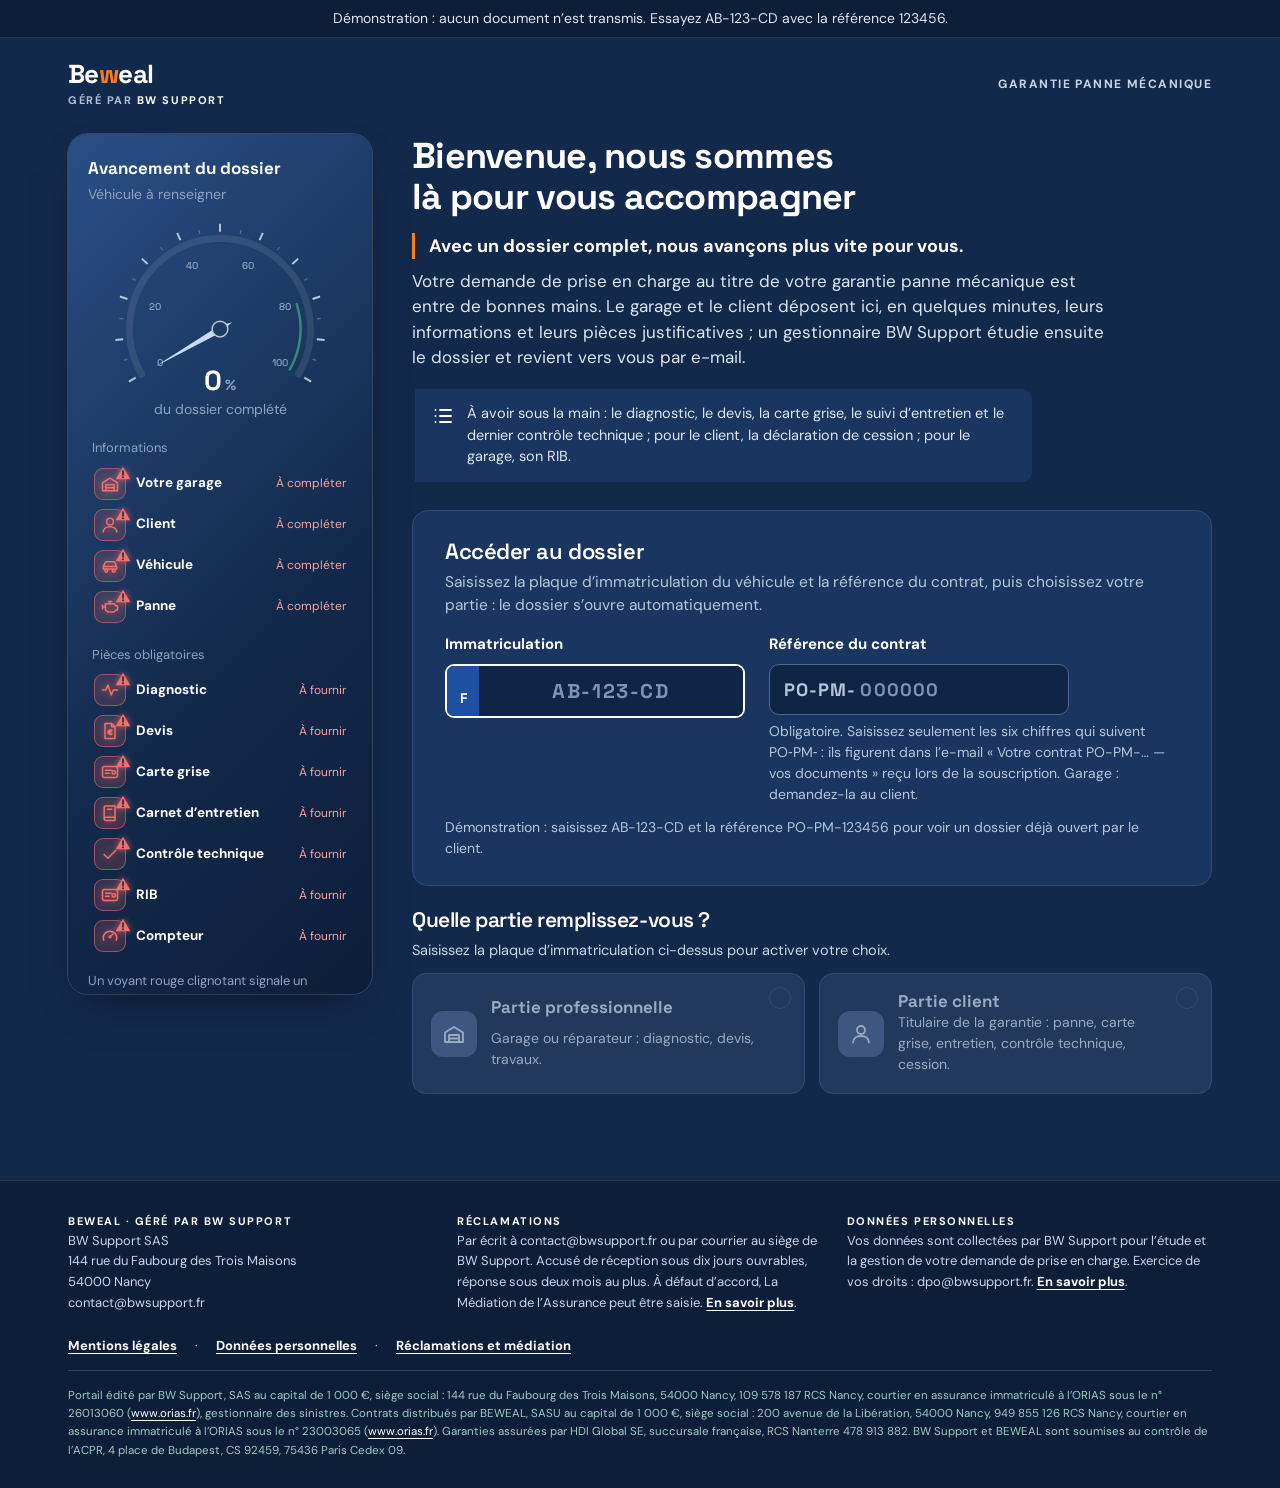
==== demo/index.html @ 1ff5595c "Démonstration du portail (aucun envoi), pour la transmettre sans compte Google" ====
<!DOCTYPE html>
<html lang="fr">
<head>
<meta charset="utf-8">
<meta name="viewport" content="width=device-width, initial-scale=1">
<meta name="referrer" content="no-referrer">
<meta name="robots" content="noindex, nofollow">
<meta name="description" content="BeWeal, géré par BW Support : ouverture de prise en charge au titre d’une garantie panne mécanique.">
<title>Démo portail Beweal</title>
<link rel="icon" href="data:,">
<style>
/* Portail Beweal – géré par BW Support. Charte graphique Beweal (novembre 2026) : polices Space Grotesk et DM Sans servies par le portail lui-même
   (licence SIL Open Font License 1.1, voir polices/OFL-SpaceGrotesk.txt et polices/OFL-DMSans.txt). */
@font-face{font-family:"Space Grotesk";font-style:normal;font-display:swap;font-weight:500;src:url([data-uri]) format("woff2");unicode-range:U+0100-02BA,U+02BD-02C5,U+02C7-02CC,U+02CE-02D7,U+02DD-02FF,U+0304,U+0308,U+0329,U+1D00-1DBF,U+1E00-1E9F,U+1EF2-1EFF,U+2020,U+20A0-20AB,U+20AD-20C0,U+2113,U+2C60-2C7F,U+A720-A7FF}
@font-face{font-family:"Space Grotesk";font-style:normal;font-display:swap;font-weight:500;src:url([data-uri]) format("woff2");unicode-range:U+0000-00FF,U+0131,U+0152-0153,U+02BB-02BC,U+02C6,U+02DA,U+02DC,U+0304,U+0308,U+0329,U+2000-206F,U+20AC,U+2122,U+2191,U+2193,U+2212,U+2215,U+FEFF,U+FFFD}
@font-face{font-family:"Space Grotesk";font-style:normal;font-display:swap;font-weight:600;src:url([data-uri]) format("woff2");unicode-range:U+0100-02BA,U+02BD-02C5,U+02C7-02CC,U+02CE-02D7,U+02DD-02FF,U+0304,U+0308,U+0329,U+1D00-1DBF,U+1E00-1E9F,U+1EF2-1EFF,U+2020,U+20A0-20AB,U+20AD-20C0,U+2113,U+2C60-2C7F,U+A720-A7FF}
@font-face{font-family:"Space Grotesk";font-style:normal;font-display:swap;font-weight:600;src:url([data-uri]) format("woff2");unicode-range:U+0000-00FF,U+0131,U+0152-0153,U+02BB-02BC,U+02C6,U+02DA,U+02DC,U+0304,U+0308,U+0329,U+2000-206F,U+20AC,U+2122,U+2191,U+2193,U+2212,U+2215,U+FEFF,U+FFFD}
@font-face{font-family:"Space Grotesk";font-style:normal;font-display:swap;font-weight:700;src:url([data-uri]) format("woff2");unicode-range:U+0100-02BA,U+02BD-02C5,U+02C7-02CC,U+02CE-02D7,U+02DD-02FF,U+0304,U+0308,U+0329,U+1D00-1DBF,U+1E00-1E9F,U+1EF2-1EFF,U+2020,U+20A0-20AB,U+20AD-20C0,U+2113,U+2C60-2C7F,U+A720-A7FF}
@font-face{font-family:"Space Grotesk";font-style:normal;font-display:swap;font-weight:700;src:url([data-uri]) format("woff2");unicode-range:U+0000-00FF,U+0131,U+0152-0153,U+02BB-02BC,U+02C6,U+02DA,U+02DC,U+0304,U+0308,U+0329,U+2000-206F,U+20AC,U+2122,U+2191,U+2193,U+2212,U+2215,U+FEFF,U+FFFD}
@font-face{font-family:"DM Sans";font-style:normal;font-display:swap;font-weight:400;src:url([data-uri]) format("woff2");unicode-range:U+0100-02BA,U+02BD-02C5,U+02C7-02CC,U+02CE-02D7,U+02DD-02FF,U+0304,U+0308,U+0329,U+1D00-1DBF,U+1E00-1E9F,U+1EF2-1EFF,U+2020,U+20A0-20AB,U+20AD-20C0,U+2113,U+2C60-2C7F,U+A720-A7FF}
@font-face{font-family:"DM Sans";font-style:normal;font-display:swap;font-weight:400;src:url([data-uri]) format("woff2");unicode-range:U+0000-00FF,U+0131,U+0152-0153,U+02BB-02BC,U+02C6,U+02DA,U+02DC,U+0304,U+0308,U+0329,U+2000-206F,U+20AC,U+2122,U+2191,U+2193,U+2212,U+2215,U+FEFF,U+FFFD}
@font-face{font-family:"DM Sans";font-style:normal;font-display:swap;font-weight:500;src:url([data-uri]) format("woff2");unicode-range:U+0100-02BA,U+02BD-02C5,U+02C7-02CC,U+02CE-02D7,U+02DD-02FF,U+0304,U+0308,U+0329,U+1D00-1DBF,U+1E00-1E9F,U+1EF2-1EFF,U+2020,U+20A0-20AB,U+20AD-20C0,U+2113,U+2C60-2C7F,U+A720-A7FF}
@font-face{font-family:"DM Sans";font-style:normal;font-display:swap;font-weight:500;src:url([data-uri]) format("woff2");unicode-range:U+0000-00FF,U+0131,U+0152-0153,U+02BB-02BC,U+02C6,U+02DA,U+02DC,U+0304,U+0308,U+0329,U+2000-206F,U+20AC,U+2122,U+2191,U+2193,U+2212,U+2215,U+FEFF,U+FFFD}
@font-face{font-family:"DM Sans";font-style:normal;font-display:swap;font-weight:700;src:url([data-uri]) format("woff2");unicode-range:U+0100-02BA,U+02BD-02C5,U+02C7-02CC,U+02CE-02D7,U+02DD-02FF,U+0304,U+0308,U+0329,U+1D00-1DBF,U+1E00-1E9F,U+1EF2-1EFF,U+2020,U+20A0-20AB,U+20AD-20C0,U+2113,U+2C60-2C7F,U+A720-A7FF}
@font-face{font-family:"DM Sans";font-style:normal;font-display:swap;font-weight:700;src:url([data-uri]) format("woff2");unicode-range:U+0000-00FF,U+0131,U+0152-0153,U+02BB-02BC,U+02C6,U+02DA,U+02DC,U+0304,U+0308,U+0329,U+2000-206F,U+20AC,U+2122,U+2191,U+2193,U+2212,U+2215,U+FEFF,U+FFFD}
/* Mise en page : tableau de bord du véhicule à gauche (jauge + voyants), dossier en étapes à droite ; bandeau compact en haut sur mobile */
:root{
  /* Pétrole profond #0B3C48 · Bleu canard #1C7C8C · Voyant clair #5FD3B9 · Orange Beweal #FF7A1A · Brume #EEF5F3 · Blanc. Pas de noir, pas de rouge. */
  --paper:#EEF5F3; --surface:#FFFFFF; --surface-2:#F5FAF8; --field:#FFFFFF;
  --ink:#0B3C48; --ink-2:#4A6B72; --muted:#4A6B72; --heading:#0B3C48; --placeholder:#87A0A4;
  --line:#D3E3DF; --line-strong:#A9C6C0;
  --verrou-bg:#D6E1DE; --verrou-line:#B2C4C0; --verrou-ink:#5F7579; --verrou-icon:#C2D1CD;
  --solid:#0B3C48; --solid-hover:#12505F; --on-solid:#FFFFFF;
  --orange:#FF7A1A; --orange-hover:#FF8C3A; --on-orange:#0B3C48;
  --cluster:#0B3C48; --cluster-2:#12505F; --cluster-ink:#FFFFFF; --cluster-muted:#BFE3DA;
  --marine:#0B3C48;
  --amber:#5FD3B9; --amber-ink:#1C7C8C;
  --grad-marine:linear-gradient(135deg,#145A6A 0%,#0B3C48 60%,#082E37 100%);
  --grad-clair:linear-gradient(90deg,#1C7C8C 0%,#5FD3B9 100%);
  --green:#1C7C8C; --green-soft:#E1F3EF; --green-ink:#15606C;
  --warn-soft:#E3F1EE; --warn-ink:#0B3C48;
  --error:#A6480C; --error-soft:#FFF0E5; --error-field:#FFFBF8;
  --focus:#1C7C8C; --focus-ring:rgba(28,124,140,.25);
  --drop:#F6FAF9; --drop-hover:#E9F5F2;
  --note-bg:#E3F1EE; --note-line:#BFDCD5; --note-ink:#0B3C48;
  --plate:#1F4FA0;
  --font-display:"Space Grotesk",Arial,Helvetica,sans-serif;
  --font-body:"DM Sans",Arial,Helvetica,sans-serif;
  --cl-text:#FFFFFF; --cl-dim:#3F6B74; --cl-ok:#5FD3B9; --cl-warn:#FFA05C; --cl-alert:#FF7A1A; --cl-alert-bg:rgba(255,122,26,.18); --cl-full:#5FD3B9; --cl-focus:#5FD3B9; --cl-tick:#3F6B74; --cl-tick-major:#BFE3DA; --plate-ink:#FFFFFF;
  --r-panel:16px; --r-field:10px;
  color-scheme:light;
  --ac-bg:#FFF0E5; --ac-ink:#7A3A08; --ac-line:#FF7A1A;
}
*{box-sizing:border-box}
[hidden]{display:none!important}
html{-webkit-text-size-adjust:100%;scroll-behavior:smooth}
@media (prefers-reduced-motion:reduce){html{scroll-behavior:auto}*,*::before,*::after{transition:none!important;animation:none!important}}
body{margin:0;background:var(--paper);color:var(--ink);font-family:var(--font-body);font-weight:400;font-size:17px;line-height:1.5;letter-spacing:0}
h1,h2,h3,h4{font-family:var(--font-display);font-weight:600;line-height:1.15;letter-spacing:-.02em;margin:0;text-wrap:balance}
p{margin:0}
.ic{width:24px;height:24px;fill:none;stroke:currentColor;stroke-width:1.8;stroke-linecap:round;stroke-linejoin:round;flex:none}
.sr{position:absolute!important;width:1px;height:1px;padding:0;margin:-1px;overflow:hidden;clip:rect(0 0 0 0);white-space:nowrap;border:0}
[id]{scroll-margin-top:24px}

/* Bandeau aperçu */
.demo-strip{background:var(--note-bg);border-bottom:1px solid var(--note-line);color:var(--note-ink);font-size:14px;text-align:center;padding-block:8px;padding-left:max(16px,env(safe-area-inset-left,0px));padding-right:max(16px,env(safe-area-inset-right,0px))}

/* En-tête */
.topbar{max-width:1200px;margin:0 auto;padding-block:22px 0;padding-left:max(28px,env(safe-area-inset-left,0px));padding-right:max(28px,env(safe-area-inset-right,0px));display:flex;justify-content:space-between;align-items:center;gap:16px}
.brand-bloc{display:flex;flex-direction:column;gap:3px}
.brand{font-family:var(--font-display);font-weight:700;font-size:26px;line-height:1.1;color:var(--heading);letter-spacing:-.01em}
.brand-gere{white-space:nowrap;font-size:11px;font-weight:600;text-transform:uppercase;letter-spacing:.14em;color:var(--muted)}
.brand-gere b{font-weight:700;color:var(--heading)}
.topbar-note{color:var(--muted);font-size:12px;font-weight:600;text-transform:uppercase;letter-spacing:.12em;text-align:right}

/* Mise en page */
.layout{max-width:1200px;margin:0 auto;padding-block:26px 56px;padding-left:max(28px,env(safe-area-inset-left,0px));padding-right:max(28px,env(safe-area-inset-right,0px));display:grid;grid-template-columns:304px minmax(0,1fr);gap:40px;align-items:start}
main{min-width:0}

/* Tableau de bord */
.cluster{position:sticky;top:calc(20px + env(safe-area-inset-top,0px));background:var(--grad-marine);color:var(--cluster-ink);border-radius:20px;padding:22px 20px 20px;max-height:calc(100vh - 40px - env(safe-area-inset-top,0px));overflow:auto;box-shadow:0 18px 40px -24px rgba(25,39,52,.55)}
.cluster-title{font-family:var(--font-display);font-weight:700;font-size:17px;color:var(--cl-text)}
.cluster-ref{font-size:14px;color:var(--cluster-muted);margin-top:2px;min-height:21px}
.cluster-ref b{font-family:var(--font-display);font-weight:700;font-size:14px;color:var(--cl-text);letter-spacing:.06em}
.gauge{display:block;width:100%;max-width:236px;margin:8px auto 0;overflow:visible}
.g-track{fill:none;stroke:rgba(255,255,255,.09);stroke-width:7;stroke-linecap:round}
.g-value{fill:none;stroke:url(#gGrad);stroke-width:7;stroke-linecap:round;transition:stroke-dashoffset .55s ease,stroke .3s,opacity .2s}
.g-value.full{stroke:var(--cl-full)}
.g-zone{fill:none;stroke:rgba(95,211,185,.7);stroke-width:2.5;stroke-linecap:round}
.g-tick{stroke:var(--cl-tick);stroke-width:1.2}
.g-tick.major{stroke:var(--cl-tick-major);stroke-width:2}
.g-label{fill:var(--cluster-muted);font-family:var(--font-display);font-size:10px;text-anchor:middle;dominant-baseline:middle}
.sprite{position:absolute;width:0;height:0;overflow:hidden}
#gNeedle{transform:rotate(150deg)}
.g-needle{transform-box:view-box;transform-origin:120px 118px;transition:transform .6s cubic-bezier(.34,1.35,.55,1)}
.g-needle polygon{fill:#FFFFFF}
.g-pivot{fill:var(--cluster-2);stroke:var(--cl-tick-major);stroke-width:1.5}
.g-readout{fill:var(--cl-text);font-family:var(--font-display);font-weight:700;font-size:28px;text-anchor:middle}
.g-unit{fill:var(--cluster-muted);font-size:15px}
.gauge-caption{text-align:center;font-size:14px;color:var(--cluster-muted);margin-top:-2px}
.light-group{margin-top:18px}
.light-group-title{font-size:13px;color:var(--cluster-muted);margin:0 0 6px 4px}
.lights{list-style:none;margin:0;padding:0;display:grid;grid-template-columns:1fr;gap:1px}
.light{width:100%;display:flex;align-items:center;gap:10px;padding:4px 6px;border:0;background:transparent;color:inherit;font:inherit;text-align:left;border-radius:10px;cursor:pointer}
.light:hover{background:rgba(255,255,255,.05)}
.light:focus-visible{outline:2px solid var(--cl-focus);outline-offset:1px}
.light-icon{position:relative;width:32px;height:32px;border-radius:9px;display:grid;place-items:center;background:rgba(255,255,255,.04);color:var(--cl-dim);transition:color .25s,background .25s}
.light-icon .ic{width:20px;height:20px;transition:filter .25s}
.light.is-on .light-icon{color:var(--cl-alert);background:var(--cl-alert-bg);box-shadow:inset 0 0 0 1px rgba(255,122,26,.5)}
.light.is-on .light-icon .ic{filter:drop-shadow(0 0 4px rgba(255,122,26,.75))}
/* Triangle d’alerte clignotant sur un élément manquant (arrêté si l’appareil demande moins d’animations) */
.light-alerte{position:absolute;right:-5px;top:-5px;width:16px;height:16px;display:none;color:var(--cl-alert);filter:drop-shadow(0 0 3px rgba(255,122,26,.9))}
.light-alerte .ic{width:16px;height:16px;filter:none!important}
.light.is-on .light-alerte{display:block;animation:voyant-alerte 1.1s ease-in-out infinite}
.light.is-on .light-icon{animation:voyant-fond 1.1s ease-in-out infinite}
@keyframes voyant-alerte{0%,100%{opacity:1}50%{opacity:.15}}
@keyframes voyant-fond{0%,100%{background:var(--cl-alert-bg)}50%{background:rgba(255,122,26,.06)}}
.light-text{flex:1;min-width:0;display:flex;align-items:baseline;justify-content:space-between;gap:10px}
.light-name{font-size:13.5px;font-weight:600;color:var(--cl-text);line-height:1.25;white-space:nowrap;overflow:hidden;text-overflow:ellipsis}
.light-state{flex:none;font-size:12px;line-height:1.25;white-space:nowrap;color:var(--cl-ok)}
.light.is-on .light-state{color:var(--cl-warn)}
.cluster-hint{font-size:13px;color:var(--cluster-muted);margin-top:16px;line-height:1.45}
.mini-row{display:block}
.mini-foot{display:none}

/* Introduction */
.intro{margin:2px 0 28px;max-width:44rem}
.intro h1{font-size:36px;font-weight:700;letter-spacing:-.02em;color:var(--heading);margin-bottom:14px}
.intro p{color:var(--ink-2);max-width:62ch}
.intro p + p{margin-top:10px}
.intro .accroche{font-size:18px;font-weight:700;color:var(--heading);line-height:1.45;margin-bottom:10px;padding-left:14px;border-left:3px solid var(--focus)}
.msg-partie{margin:14px 0 0;padding:12px 16px;border-radius:10px;background:var(--note-bg);color:var(--note-ink);font-size:15px;font-weight:600;line-height:1.5}
.note-devis{padding:16px 18px;border:1px solid var(--line-strong);border-left:4px solid var(--focus);border-radius:10px;background:var(--surface-2);color:var(--ink-2);font-size:14.5px;line-height:1.6}
.note-devis h3{font-size:16px;color:var(--heading);margin:0 0 8px}
.note-devis h4{font-size:14.5px;color:var(--heading);margin:14px 0 6px}
.note-devis p{margin:0}
.note-devis ol{margin:0;padding-left:20px}
.note-devis li + li{margin-top:4px}
.ex-rappel{margin:0 0 10px;font-size:13.5px;font-weight:600;color:var(--ink-2)}
.keep{display:flex;gap:12px;align-items:flex-start;margin-top:18px;padding:14px 16px;border-left:3px solid var(--marine);background:var(--surface);border-radius:0 10px 10px 0;font-size:14.5px;color:var(--ink-2);max-width:62ch}
.keep .ic{color:var(--heading);margin-top:1px}

/* Qui remplit */
.who{margin-bottom:22px}
.who h2{font-size:21px;margin-bottom:12px;color:var(--heading)}
.who-cards{display:grid;grid-template-columns:1fr 1fr;gap:14px}
.who-card{position:relative;display:block;cursor:pointer}
.who-card input{position:absolute;opacity:0;width:1px;height:1px}
.who-body{display:grid;grid-template-columns:auto 1fr;grid-template-rows:auto auto;column-gap:14px;align-items:center;height:100%;padding:18px 44px 18px 18px;background:var(--surface);border:1.5px solid var(--line-strong);border-radius:14px;transition:border-color .3s ease,background .3s ease,box-shadow .15s}
.who-card:hover .who-body{border-color:var(--ink)}
.who-icon{grid-row:1 / span 2;width:46px;height:46px;border-radius:12px;background:var(--paper);color:var(--heading);display:grid;place-items:center}
.who-name{font-family:var(--font-display);font-weight:700;font-size:17px;line-height:1.15}
.who-desc{font-size:14px;color:var(--muted)}
.who-check{position:absolute;top:14px;right:14px;width:22px;height:22px;border-radius:50%;border:1.5px solid var(--line-strong);display:grid;place-items:center;color:var(--on-solid);background:var(--field)}
.who-check .ic{width:14px;height:14px;stroke-width:3;opacity:0}
.who-card input:checked + .who-body{border-color:var(--solid);box-shadow:inset 0 0 0 1px var(--solid);background:var(--surface-2)}
.who-card input:checked + .who-body .who-icon{background:var(--solid);color:var(--on-solid)}
.who-card input:checked + .who-body .who-check{background:var(--solid);border-color:var(--solid)}
.who-card input:checked + .who-body .who-check .ic{opacity:1}
.who-card input:focus-visible + .who-body{outline:3px solid var(--focus);outline-offset:3px}
.who.invalid .who-body{border-color:var(--error)}
/* Page d’entrée : parties grisées tant qu’aucune plaque valide n’est saisie */
.who-note{display:flex;align-items:center;gap:8px;font-size:14.5px;color:var(--muted);margin:-4px 0 12px}
.who-note .spinner{width:16px;height:16px;flex:none;border-top-color:var(--ink)}
.who-name,.who-desc,.who-icon{transition:color .3s ease,background .3s ease}
.who.verrou .who-card{cursor:not-allowed}
.who.verrou .who-card input + .who-body{background:var(--verrou-bg);border-color:var(--verrou-line);box-shadow:none}
.who.verrou .who-card input + .who-body .who-icon{background:var(--verrou-icon);color:var(--verrou-ink)}
.who.verrou .who-name,.who.verrou .who-desc{color:var(--verrou-ink)}
.who.verrou .who-card input + .who-body .who-check{background:var(--verrou-bg);border-color:var(--verrou-line);color:var(--verrou-ink)}

/* Accès au dossier par immatriculation */
.acces,.dossier{margin-bottom:22px;background:var(--surface);border:1px solid var(--line);border-radius:var(--r-panel)}
.acces{padding:28px 32px 26px}
.acces h2{font-size:22px;margin-bottom:6px;color:var(--heading)}
.acces-intro{color:var(--muted);font-size:15.5px;margin-bottom:16px}
.acces-form{display:grid;grid-template-columns:minmax(0,300px) minmax(0,1fr);gap:18px 24px;align-items:start}
@media (max-width:700px){.acces-form{grid-template-columns:minmax(0,1fr) minmax(0,1fr);gap:16px 16px}}
@media (max-width:480px){.acces-form{grid-template-columns:minmax(0,1fr)}}
.acces-champ{min-width:0}
.acces-label{display:block;font-weight:700;font-size:15px;color:var(--heading);margin-bottom:8px}
.acces-champ .plate{max-width:300px}
.ref-input{width:100%;max-width:300px;min-height:54px;font-family:var(--font-display);font-weight:700;font-size:18px;letter-spacing:.06em;text-transform:uppercase}
.acces-champ .hint{max-width:46ch}
.dossier-protege{margin-top:14px;padding:14px 16px;border-radius:10px;background:var(--note-bg);border:1px solid var(--note-line);color:var(--note-ink);font-size:15px;line-height:1.55}
.brouillon-opt{display:flex;flex-wrap:wrap;align-items:center;gap:8px 16px;margin:0 0 18px;padding:12px 16px;border:1px dashed var(--line-strong);border-radius:10px}
.brouillon-opt .hint{flex:1 1 260px;margin:0}
.acces-demo{font-size:14px;color:var(--muted);margin-top:12px}
.dossier{padding:26px 32px 22px}
.dossier-tete{display:flex;justify-content:space-between;align-items:flex-start;gap:12px;flex-wrap:wrap}
.dossier-titre{font-size:24px;color:var(--heading)}
.dossier-sous{color:var(--muted);font-size:15.5px;margin-top:4px}
.lien-bouton{background:none;border:0;padding:6px 0;font:inherit;font-size:15px;font-weight:600;color:var(--focus);text-decoration:underline;text-underline-offset:3px;cursor:pointer}
.lien-bouton:focus-visible{outline:3px solid var(--focus);outline-offset:2px}
.etat{width:100%;border-collapse:collapse;margin-top:16px;font-size:15.5px}
.etat th{text-align:left;font-weight:600;color:var(--muted);font-size:14px;padding:0 12px 8px 0;border-bottom:1px solid var(--line)}
.etat td{padding:11px 12px 11px 0;border-bottom:1px solid var(--line);vertical-align:top}
.etat tr:last-child td{border-bottom:0}
.etat-piece{font-weight:600}
.badge{display:inline-block;font-size:13px;font-weight:600;padding:3px 10px;border-radius:999px;white-space:nowrap}
.badge.ok{background:var(--green-soft);color:var(--green-ink)}
.badge.attente{background:var(--warn-soft);color:var(--warn-ink)}
.depot + .depot{margin-top:4px}
.depot-qui{font-weight:600}
.depot-date{color:var(--muted)}
.plate input[readonly]{cursor:default}
.success-actions{margin-top:26px}

/* Étapes */
.step{min-width:0;margin:0 0 20px;padding:28px 32px 32px;background:var(--surface);border:1px solid var(--line);border-radius:var(--r-panel)}
.step-legend{float:left;width:100%;padding:0;margin:0 0 6px;display:flex;align-items:center;gap:14px;font-family:var(--font-display);font-weight:700;font-size:22px;line-height:1.2;color:var(--heading)}
.step-legend + *{clear:both}
.step-num{flex:none;width:34px;height:34px;border-radius:50%;background:var(--solid);color:var(--on-solid);display:grid;place-items:center;font-size:15px;font-weight:700}
.step-intro{color:var(--muted);font-size:15.5px;margin:0 0 22px 48px}
.grid{display:grid;grid-template-columns:repeat(2,minmax(0,1fr));gap:20px 22px}
.span-2{grid-column:1 / -1}
.field{min-width:0}
.field > label,.group > legend{display:block;font-weight:600;font-size:15.5px;margin-bottom:7px;padding:0}
.opt{font-weight:400;color:var(--muted);font-size:14px;margin-left:6px}
.field:not(.is-opt) .opt{display:none}
.multi{font-weight:400;color:var(--muted);font-size:14px;margin-left:6px}
.group{border:0;margin:0;padding:0;min-width:0}
.hint{font-size:14px;color:var(--muted);margin-top:6px}
.error{font-size:14px;color:var(--error);margin-top:6px;font-weight:500}
.error:empty{display:none}
input[type=text],input[type=email],input[type=tel],input[type=date],select,textarea{width:100%;font:inherit;font-size:16px;color:var(--ink);background:var(--field);border:1px solid var(--line-strong);border-radius:var(--r-field);padding:11px 14px;min-height:48px;transition:border-color .15s,box-shadow .15s}
input::placeholder,textarea::placeholder{color:var(--placeholder)}
select{appearance:none;-webkit-appearance:none;background-image:url("data:image/svg+xml,%3Csvg xmlns='http://www.w3.org/2000/svg' viewBox='0 0 24 24' fill='none' stroke='%235A6875' stroke-width='2' stroke-linecap='round' stroke-linejoin='round'%3E%3Cpath d='M6 9l6 6 6-6'/%3E%3C/svg%3E");background-repeat:no-repeat;background-position:right 12px center;background-size:20px;padding-right:42px}
textarea{min-height:150px;resize:vertical;line-height:1.5}
input:focus,select:focus,textarea:focus{outline:none;border-color:var(--focus);box-shadow:0 0 0 3px var(--focus-ring)}
.field.invalid input,.field.invalid select,.field.invalid textarea{border-color:var(--error);background:var(--error-field)}
.suffix{position:relative}
.suffix input{padding-right:52px}
.suffix span{position:absolute;right:14px;top:50%;transform:translateY(-50%);color:var(--muted);pointer-events:none}

/* Plaque */
.plate{display:flex;align-items:stretch;max-width:300px;border:2px solid var(--ink);border-radius:9px;overflow:hidden;background:var(--field);transition:box-shadow .15s,border-color .15s}
.plate-band{flex:none;width:32px;background:var(--plate);color:var(--plate-ink);font-family:var(--font-display);font-weight:700;font-size:14px;display:flex;align-items:flex-end;justify-content:center;padding-bottom:7px}
.plate input{border:0;border-radius:0;min-height:50px;font-family:var(--font-display);font-weight:700;font-size:20px;letter-spacing:.08em;text-transform:uppercase;text-align:center;padding:6px 12px}
.plate input:focus{box-shadow:none}
.plate:focus-within{box-shadow:0 0 0 3px var(--focus-ring);border-color:var(--focus)}
.field.invalid .plate{border-color:var(--error)}

/* Pastilles de choix */
.chips{display:flex;flex-wrap:wrap;gap:8px}
.chip{position:relative}
.chip input{position:absolute;opacity:0;width:1px;height:1px}
.chip span{display:inline-flex;align-items:center;min-height:42px;padding:7px 15px;border:1px solid var(--line-strong);border-radius:999px;background:var(--field);font-size:15.5px;cursor:pointer;user-select:none;transition:background .15s,border-color .15s,color .15s}
.chip span:hover{border-color:var(--ink)}
.chip input:checked + span{background:var(--solid);border-color:var(--solid);color:var(--on-solid)}
.chip input:focus-visible + span{outline:3px solid var(--focus);outline-offset:2px}
.field.invalid .chip span{border-color:var(--error)}
.counter{font-size:13.5px;color:var(--muted);text-align:right;margin-top:6px}
.counter.ok{color:var(--green-ink)}

/* Pièces */
.docs-title{font-size:18px;color:var(--heading);margin:6px 0 4px}
.docs-sub{font-size:15px;color:var(--muted);margin-bottom:6px}
.docs-block + .docs-block{margin-top:28px;padding-top:24px;border-top:1px dashed var(--line-strong)}
.doc-row{display:grid;grid-template-columns:minmax(0,1fr) minmax(0,1.1fr);gap:14px 26px;padding:20px 0;border-top:1px solid var(--line)}
.doc-row:first-of-type{border-top:0}
.doc-info{display:flex;gap:14px;align-items:flex-start;min-width:0}
.doc-info > div{min-width:0}
.doc-icon{flex:none;width:44px;height:44px;border-radius:11px;background:var(--paper);color:var(--heading);display:grid;place-items:center}
.doc-title{font-size:17.5px;font-weight:700;color:var(--marine);letter-spacing:.01em;margin:1px 0 0}
.doc-desc{font-size:15px;color:var(--muted);margin:4px 0 9px}
.pill{display:inline-flex;align-items:center;gap:6px;font-size:13px;font-weight:600;padding:3px 11px;border-radius:999px;background:var(--warn-soft);color:var(--warn-ink)}
.pill .ic{width:14px;height:14px;stroke-width:2.6}
.pill.ok{background:var(--green-soft);color:var(--green-ink)}
.pill.pill-opt{background:var(--paper);color:var(--muted)}
.files:empty{display:none}
.t-touch{display:none}
@media (hover:none) and (pointer:coarse){.t-desk{display:none}.t-touch{display:inline}}
.doc-upload{min-width:0}
.drop{position:relative;display:flex;flex-direction:column;align-items:center;justify-content:center;gap:3px;text-align:center;min-height:104px;padding:16px;border:1.5px dashed var(--line-strong);border-radius:12px;background:var(--drop);cursor:pointer;transition:border-color .15s,background .15s}
.drop:hover,.drop.drag{border-color:var(--focus);background:var(--drop-hover)}
.drop:focus-within{outline:3px solid var(--focus);outline-offset:2px}
.drop input{position:absolute;opacity:0;width:1px;height:1px}
.drop .ic{color:var(--muted);margin-bottom:2px}
.drop-main{font-weight:600;font-size:15.5px}
.drop-main u{color:var(--focus);text-underline-offset:3px}
.drop small{font-size:13px;color:var(--muted)}
.doc-row.invalid .drop{border-color:var(--error);background:var(--error-soft)}
.drop-more{display:none}
.doc-row.has-files .drop{min-height:50px;flex-direction:row;gap:8px;padding:10px 14px}
.doc-row.has-files .drop .ic{width:20px;height:20px;margin:0}
.doc-row.has-files .drop small,.doc-row.has-files .drop-first{display:none}
.doc-row.has-files .drop-more{display:inline}
.files{list-style:none;margin:10px 0 0;padding:0;display:grid;gap:6px}
.files li{display:flex;align-items:center;gap:10px;padding:6px 6px 6px 12px;background:var(--field);border:1px solid var(--line);border-radius:9px;font-size:14.5px}
.files li > .ic{width:18px;height:18px;color:var(--green)}
.fname{flex:1;min-width:0;white-space:nowrap;overflow:hidden;text-overflow:ellipsis}
.fsize{flex:none;font-size:13px;color:var(--muted)}
.fremove{flex:none;width:34px;height:34px;border:0;border-radius:7px;background:transparent;color:var(--muted);display:grid;place-items:center;cursor:pointer}
.fremove:hover{background:var(--error-soft);color:var(--error)}
.fremove:focus-visible{outline:2px solid var(--focus)}
.fremove .ic{width:18px;height:18px}

/* Envoi */
.send{padding:26px 32px 28px;background:var(--surface);border:1px solid var(--line);border-radius:var(--r-panel)}
.field > .cert{color:var(--ink);display:flex;gap:12px;align-items:flex-start;font-size:15.5px;font-weight:400;margin:0;cursor:pointer}
.cert input{flex:none;width:22px;height:22px;margin:1px 0 0;accent-color:var(--solid)}
.send-row{display:flex;align-items:center;gap:18px 22px;flex-wrap:wrap;margin-top:20px}
.btn{display:inline-flex;align-items:center;justify-content:center;gap:10px;min-height:54px;padding:12px 30px;border:0;border-radius:10px;background:var(--orange);color:var(--on-orange);font-family:var(--font-display);font-weight:700;font-size:16px;letter-spacing:.02em;cursor:pointer;transition:filter .15s,box-shadow .15s;box-shadow:0 8px 18px -10px rgba(19,41,75,.7)}
.btn:hover{filter:brightness(1.12)}
.btn:focus-visible{outline:3px solid var(--focus);outline-offset:3px}
.btn[disabled]{opacity:.75;cursor:progress}
.spinner{width:18px;height:18px;border-radius:50%;border:2.5px solid var(--line-strong);border-top-color:var(--on-solid);animation:spin .8s linear infinite}
@keyframes spin{to{transform:rotate(360deg)}}
.send-status{font-size:15px;color:var(--muted);flex:1;min-width:220px}
.send-status.ready{color:var(--green-ink);font-weight:600}
.send-error{margin-top:14px}
.send-note{font-size:13.5px;color:var(--muted);margin-top:18px}

/* Confirmation */
.success{padding:40px 38px;background:var(--surface);border:1px solid var(--line);border-radius:var(--r-panel)}
.success-mark{width:66px;height:66px;border-radius:50%;background:var(--green-soft);color:var(--green);display:grid;place-items:center;margin-bottom:18px}
.success-mark .ic{width:34px;height:34px;stroke-width:2.4}
.success h2{font-size:30px;color:var(--heading);margin-bottom:10px}
.success > p{color:var(--ink-2);max-width:60ch}
.recap{font-variant-numeric:tabular-nums;display:grid;grid-template-columns:max-content 1fr;gap:10px 24px;margin:26px 0 0;padding:20px 0 0;border-top:1px solid var(--line)}
.recap dt{color:var(--muted);font-size:15px}
.recap dd{margin:0;font-weight:500}
.synth{margin-top:28px;padding-top:22px;border-top:1px dashed var(--line-strong)}
.synth-actions{display:flex;gap:10px;flex-wrap:wrap}
.btn-ghost{display:inline-flex;align-items:center;gap:8px;min-height:44px;padding:8px 16px;border:1px solid var(--line-strong);border-radius:10px;background:var(--field);color:var(--ink);font:inherit;font-size:15.5px;font-weight:600;cursor:pointer}
.btn-ghost:hover{border-color:var(--ink)}
.btn-ghost:focus-visible{outline:3px solid var(--focus);outline-offset:2px}
.btn-ghost .ic{width:18px;height:18px}
.synth pre{margin:14px 0 0;padding:18px;background:var(--surface-2);color:var(--ink);border:1px solid var(--line);border-radius:10px;font-family:ui-monospace,"SFMono-Regular",Menlo,Consolas,monospace;font-size:13px;line-height:1.55;white-space:pre-wrap;word-break:break-word;max-height:460px;overflow:auto}

/* Statut, brouillon, exemples, aide à la description */
.dossier-statut{display:flex;flex-wrap:wrap;align-items:center;gap:8px 12px;margin-top:14px;padding:12px 14px;background:var(--surface-2);border:1px solid var(--line);border-radius:10px;font-size:14.5px}
.dossier-statut .lbl{font-weight:600;color:var(--muted)}
.statut{display:inline-block;font-size:13px;font-weight:700;padding:4px 12px;border-radius:999px;background:var(--warn-soft);color:var(--warn-ink)}
.statut.etude{background:var(--grad-marine);color:#FFFFFF}
.statut.fin{background:var(--green-soft);color:var(--green-ink)}
.statut-msg{flex-basis:100%;color:var(--ink-2)}
.reprise{display:flex;flex-wrap:wrap;align-items:center;gap:10px 16px;margin-top:16px;padding:12px 14px;border:1px dashed var(--line-strong);border-radius:10px;font-size:14.5px;color:var(--ink-2)}
.brouillon{display:flex;flex-wrap:wrap;align-items:center;gap:8px 16px;margin:0 0 18px;padding:12px 16px;background:var(--note-bg);border:1px solid var(--note-line);border-radius:10px;color:var(--note-ink);font-size:14.5px}
.brouillon .ic{flex:none}
.brouillon span{flex:1;min-width:200px}
.exemple{margin:0 0 10px}
.exemple summary{display:inline-flex;align-items:center;gap:6px;cursor:pointer;font-size:13.5px;font-weight:600;color:var(--focus);list-style:none;padding:2px 0}
.exemple summary::-webkit-details-marker{display:none}
.exemple summary::before{content:"";width:7px;height:7px;border-right:2px solid currentColor;border-bottom:2px solid currentColor;transform:rotate(-45deg);transition:transform .15s;margin-right:2px}
.exemple[open] summary::before{transform:rotate(45deg)}
.exemple-corps{display:flex;flex-direction:column;gap:10px;margin-top:10px;padding:12px;background:var(--surface-2);border:1px solid var(--line);border-radius:10px;max-width:100%}
.exemple-corps svg{display:block;width:100%;max-width:200px;height:auto}
.exemple-corps ul{margin:0;padding-left:18px;font-size:13.5px;color:var(--ink-2);line-height:1.5}
.ex-papier{fill:var(--surface);stroke:var(--line-strong);stroke-width:1.2}
.ex-ligne{fill:var(--line)}
.ex-zone{fill:none;stroke:var(--focus);stroke-width:1.6;stroke-dasharray:4 3}
.ex-plein{fill:var(--focus);opacity:.16}
.ex-txt{fill:var(--focus);font-family:var(--font-body);font-size:8.5px;font-weight:700}
.ex-coin{fill:none;stroke:var(--green);stroke-width:2.4;stroke-linecap:round}
.aide-panne{list-style:none;margin:10px 0 0;padding:0;display:grid;grid-template-columns:1fr 1fr;gap:6px 14px}
.aide-panne li{display:flex;gap:8px;align-items:flex-start;font-size:13.5px;color:var(--muted);line-height:1.4}
.aide-panne li::before{content:"";flex:none;width:14px;height:14px;margin-top:2px;border-radius:50%;border:1.5px solid var(--line-strong);background:var(--field)}
.aide-panne li.ok{color:var(--ink)}
.aide-panne li.ok::before{background:var(--green);border-color:var(--green);box-shadow:inset 0 0 0 3px var(--field)}
.aide-panne b{font-weight:700;color:var(--heading)}
@media (max-width:760px){.aide-panne{grid-template-columns:1fr}}

/* Pied de page */
.foot{background:var(--marine);color:#BFE3DA;font-size:13px;line-height:1.6;margin-top:8px}
.foot-in{max-width:1200px;margin:0 auto;padding-block:32px 28px;padding-left:max(28px,env(safe-area-inset-left,0px));padding-right:max(28px,env(safe-area-inset-right,0px))}
.foot-cols{display:grid;grid-template-columns:repeat(3,minmax(0,1fr));gap:24px}
.foot-t{font-size:11px;font-weight:700;text-transform:uppercase;letter-spacing:.14em;color:#FFFFFF;margin:0 0 8px}
.foot p{margin:0}
.foot a{color:#FFFFFF;text-underline-offset:3px}
.foot-links{display:flex;flex-wrap:wrap;gap:6px 18px;margin-top:22px;padding:0;list-style:none}
.foot-links a{font-weight:600;color:#FFFFFF}
.foot .lien-legal{color:#FFFFFF;font-weight:600}
.foot-legal{border-top:1px solid rgba(255,255,255,.16);margin-top:24px;padding-top:16px;font-size:11.5px;color:#9FCBC1}
/* Fenêtres d’information légale */
.a-confirmer{background:var(--ac-bg);color:var(--ac-ink);border:1px dashed var(--ac-line);border-radius:4px;padding:0 4px;font-weight:600}
dialog.legal{width:min(760px,calc(100vw - 32px));max-height:calc(100dvh - 32px);padding:0;border:1px solid var(--line);border-radius:14px;background:var(--surface);color:var(--ink);box-shadow:0 24px 60px rgba(6,36,44,.35)}
dialog.legal::backdrop{background:rgba(6,36,44,.55)}
.legal-head{position:sticky;top:0;z-index:1;display:flex;justify-content:space-between;align-items:center;gap:12px;padding:18px 22px;background:var(--surface);border-bottom:1px solid var(--line)}
.legal-head h2{font-size:20px;color:var(--heading)}
.legal-close{flex:none;min-width:44px;min-height:44px;border:1px solid var(--line-strong);border-radius:10px;background:var(--surface-2);color:var(--ink);font:inherit;font-weight:700;cursor:pointer}
.legal-close:focus-visible,.foot a:focus-visible{outline:3px solid var(--focus);outline-offset:2px}
.legal-body{padding:6px 22px 24px;font-size:15px;line-height:1.6}
.legal-body h3{font-size:15.5px;color:var(--heading);margin:20px 0 6px}
.legal-body p,.legal-body ul{margin:0 0 10px}
.legal-body ul{padding-left:20px}
.legal-body a{color:var(--focus)}
.legal-maj{margin-top:18px!important;font-size:13.5px;color:var(--muted)}
@media (max-width:760px){.legal-head{padding:14px 16px}.legal-body{padding:4px 16px 20px}}
@media (max-width:760px){.foot-cols{grid-template-columns:1fr;gap:18px}.foot-in{padding-left:max(16px,env(safe-area-inset-left,0px));padding-right:max(16px,env(safe-area-inset-right,0px))}}

/* Tablette et mobile */
@media (max-width:980px){
  .layout{display:block;padding-block:18px 44px;padding-left:max(16px,env(safe-area-inset-left,0px));padding-right:max(16px,env(safe-area-inset-right,0px))}
  .topbar{padding-block:16px 0;padding-left:max(16px,env(safe-area-inset-left,0px));padding-right:max(16px,env(safe-area-inset-right,0px))}
  .foot{padding-left:max(16px,env(safe-area-inset-left,0px));padding-right:max(16px,env(safe-area-inset-right,0px))}
  body::before{content:"";position:fixed;inset:0 0 auto;height:env(safe-area-inset-top,0px);z-index:40;background:var(--paper)}
  .topbar-note{display:none}
  .brand{font-size:24px}
  .cluster{top:env(safe-area-inset-top,0px);z-index:30;margin:0 0 22px;margin-left:calc(-1 * max(16px,env(safe-area-inset-left,0px)));margin-right:calc(-1 * max(16px,env(safe-area-inset-right,0px)));border-radius:0;padding-block:10px 12px;padding-left:max(16px,env(safe-area-inset-left,0px));padding-right:max(16px,env(safe-area-inset-right,0px));max-height:none;overflow:visible;box-shadow:0 8px 20px -14px rgba(25,39,52,.7)}
  .cluster-head,.gauge-block,.cluster-hint,.light-group-title{display:none}
  .mini-row{display:block}
  .light-groups{display:flex;justify-content:space-between;gap:10px}
  .light-group{margin:0;min-width:0;flex:var(--nb,4) 1 0}
  .lights{display:grid;grid-auto-flow:column;grid-auto-columns:minmax(0,1fr);gap:3px;padding-top:5px}
  .lights li{min-width:0;display:flex;justify-content:center}
  .light{width:100%;max-width:34px;padding:1px;border-radius:8px;justify-content:center}
  .light-icon{width:100%;max-width:30px;height:30px;border-radius:8px}
  .light-alerte{right:-4px;top:-5px;width:13px;height:13px}
  .light-alerte .ic{width:13px;height:13px}
  .light-icon .ic{width:18px;height:18px}
  .light-text{position:absolute;width:1px;height:1px;overflow:hidden;clip:rect(0 0 0 0);white-space:nowrap}
  .mini-foot{display:flex;align-items:center;gap:12px;margin-top:8px}
  .mini-pct{flex:none;font-family:var(--font-display);font-weight:700;font-size:16px;line-height:1;color:var(--cl-text);white-space:nowrap}
  .mini-bar{flex:1;height:4px;background:rgba(255,255,255,.1);border-radius:2px;overflow:hidden}
  .mini-bar i{display:block;height:100%;width:0;background:var(--grad-clair);border-radius:2px;transition:width .45s ease,background .3s}
  .mini-bar i.full{background:var(--cl-full)}
  [id]{scroll-margin-top:calc(88px + env(safe-area-inset-top,0px))}
  .intro h1{font-size:27px}
}
@media (max-width:640px){
  .acces,.dossier{padding:22px 18px 22px}
  .etat{font-size:14.5px}
  body{font-size:15.5px}
  .who-cards,.grid{grid-template-columns:1fr}
  .step{padding:22px 18px 24px}
  .step-legend{font-size:19px;gap:12px}
  .step-num{width:30px;height:30px;font-size:14px}
  .step-intro{margin-left:0}
  .doc-row{grid-template-columns:1fr}
  .send{padding:22px 18px 24px}
  .btn{width:100%}
  .success{padding:30px 20px}
  .recap{grid-template-columns:1fr;gap:2px}
  .recap dd{margin-bottom:10px}
  .plate{max-width:none}
}
@media (max-width:370px){
  .lights{gap:2px}
  .light-icon{height:27px}
  .light-icon .ic{width:16px;height:16px}
  .light-groups{gap:6px}
}
.btn:hover:not(:disabled){background:var(--orange-hover)}
.send-note a,.intro a,.field a{color:var(--focus);font-weight:600;text-underline-offset:3px}
.light-alerte{color:#F2706B;filter:drop-shadow(0 0 3px rgba(242,112,107,.75))}
.light.is-on .light-icon{color:#F2706B;background:rgba(242,112,107,.16);box-shadow:inset 0 0 0 1px rgba(242,112,107,.55)}
.light.is-on .light-icon .ic{filter:drop-shadow(0 0 4px rgba(242,112,107,.7))}
@keyframes voyant-fond{0%,100%{background:rgba(242,112,107,.16)}50%{background:rgba(242,112,107,.05)}}
.light.is-on .light-state{color:#F7A29E}
.light.is-ok .light-icon{color:#5FD3B9;background:rgba(95,211,185,.14);box-shadow:inset 0 0 0 1px rgba(95,211,185,.5)}
.light.is-ok .light-icon .ic{filter:drop-shadow(0 0 4px rgba(95,211,185,.55))}
.light.is-ok .light-state{color:#5FD3B9}
.step-legend{box-sizing:border-box;padding:9px 22px 9px 9px;margin:0 0 16px;border-radius:999px;color:#FFFFFF;background:linear-gradient(90deg,#0B3C48 0%,#1C7C8C 78%,#5FD3B9 100%);box-shadow:0 6px 18px rgba(11,60,72,.18)}
.step-num{background:var(--orange);color:var(--on-orange);box-shadow:0 0 0 3px rgba(255,255,255,.18)}
.step-intro{margin-left:0}
@media (max-width:640px){.step-legend{padding:8px 16px 8px 8px}}
.ref-champ{display:flex;align-items:stretch;width:100%;max-width:300px;border:1px solid var(--line-strong);border-radius:var(--r-field);background:var(--field);overflow:hidden;transition:border-color .15s,box-shadow .15s}
.ref-champ:focus-within{border-color:var(--focus);box-shadow:0 0 0 3px rgba(28,124,140,.18)}
.ref-prefixe{display:flex;align-items:center;padding:0 4px 0 14px;font-family:var(--font-display);font-weight:700;font-size:18px;letter-spacing:.06em;color:var(--marine);user-select:none}
.ref-champ .ref-input{flex:1;min-width:0;max-width:none;font-family:var(--font-display);font-weight:700;font-size:18px;letter-spacing:.06em;color:var(--marine);border:0!important;box-shadow:none!important;outline:none;padding-left:0;border-radius:0;background:transparent}
.ref-champ:has(.ref-input:disabled){opacity:.6}
.ref-champ:has(.ref-input[aria-invalid="true"]){border-color:var(--error)}
.sr-only{position:absolute;width:1px;height:1px;padding:0;margin:-1px;overflow:hidden;clip:rect(0,0,0,0);white-space:nowrap;border:0}
.step-legend{position:relative;padding-bottom:20px}
.step-legend::before,.step-legend::after{content:"";position:absolute;left:52px;bottom:8px;height:5px;border-radius:999px;pointer-events:none}
.step-legend::before{right:22px;background:rgba(255,255,255,.22)}
.step-legend::after{width:calc((100% - 74px) * var(--avance, 0));background:#FFFFFF;box-shadow:0 0 6px rgba(255,255,255,.45);transition:width .45s ease}
.step-legend.is-complet::after{background:#FF7A1A;box-shadow:0 0 6px rgba(255,122,26,.55)}
@media (max-width:640px){.step-legend{padding-bottom:18px}.step-legend::before,.step-legend::after{left:46px;bottom:7px}.step-legend::before{right:16px}.step-legend::after{width:calc((100% - 62px) * var(--avance, 0))}}
@media (prefers-reduced-motion:reduce){.step-legend::after{transition:none}}
.pill:not(.ok):not(.pill-opt){background:var(--orange);color:var(--on-orange)}
:root{
  --paper:#F2F4F8; --surface:#FFFFFF; --surface-2:#F5F7FA; --field:#FFFFFF;
  --ink:#13294B; --ink-2:#2E4468; --muted:#5C6B82; --heading:#13294B; --placeholder:#8D99AC;
  --line:#D8DFE9; --line-strong:#B5C1D2;
  --verrou-bg:#D3D9E1; --verrou-line:#AEB7C4; --verrou-ink:#69737F; --verrou-icon:#C2CAD5;
  --solid:#13294B; --solid-hover:#1E3B66; --on-solid:#FFFFFF;
  --on-orange:#13294B;
  --cluster:#13294B; --cluster-2:#1E3B66; --cluster-ink:#DDE6F2; --cluster-muted:#8FA3BF;
  --marine:#13294B;
  --amber:#9CC0EE; --amber-ink:#2A5694;
  --grad-marine:linear-gradient(135deg,#2A4F86 0%,#13294B 60%,#0D1E39 100%);
  --grad-clair:linear-gradient(90deg,#3F6DAE 0%,#9CC0EE 100%);
  --green:#2E9E6A; --green-soft:#E2F3E9; --green-ink:#1D6B46;
  --warn-soft:#E3EAF5; --warn-ink:#13294B;
  --error:#B5381F; --error-soft:#FBEBE7; --error-field:#FFFCFB;
  --focus:#2A5694; --focus-ring:rgba(42,86,148,.22);
  --drop:#F7F9FB; --drop-hover:#EEF4FB;
  --note-bg:#E3EAF5; --note-line:#B5C1D2; --note-ink:#13294B;
  --cl-dim:#4A5F72; --cl-focus:#8CB8E8; --cl-tick:#5B7083; --cl-tick-major:#B9C8D6; --cl-full:#4CC38A;
  --ac-bg:#FFF1C2; --ac-ink:#5C4300; --ac-line:#C99A00;
}
.btn{background:var(--grad-marine);color:#FFFFFF}
.btn:hover:not(:disabled){background:var(--grad-marine);filter:brightness(1.12)}
.foot{color:#C9D5E6}
.g-zone{stroke:rgba(76,195,138,.6)}
.g-needle polygon{fill:#C9DCF6}
.step-legend{background:linear-gradient(90deg,#13294B 0%,#2A4F86 75%,#3F6DAE 100%);box-shadow:0 6px 18px rgba(19,41,75,.2)}
dialog.legal::backdrop{background:rgba(9,20,40,.55)}
.brand{color:#0B3C48;font-family:"Space Grotesk",Arial,Helvetica,sans-serif;font-weight:700;letter-spacing:-.02em}
.brand-w{color:#FF7A1A}
body{background:#13294B}
.topbar .brand{color:#FFFFFF}
.topbar .brand-gere{color:#AFC0D8}
.topbar .brand-gere b{color:#FFFFFF}
.topbar-note{color:#C9D5E6}
.intro h1{color:#FFFFFF}
.intro p{color:#DDE6F2}
.intro .accroche{color:#FFFFFF;border-left-color:#FF7A1A}
.who h2{color:#FFFFFF}
.who-note{color:#C9D5E6}
#aide-brouillon{color:#C9D5E6}
.cluster{box-shadow:0 0 0 1px rgba(255,255,255,.14),0 18px 40px -20px rgba(0,0,0,.6)}
.foot{background:#0D1E39;border-top:1px solid rgba(255,255,255,.1)}
.demo-strip{background:#0D1E39;color:#DDE6F2;border-bottom-color:rgba(255,255,255,.12)}
:root{
  --paper:#13294B; --surface:#1B3561; --surface-2:#213E6D; --field:#102445;
  --ink:#FFFFFF; --ink-2:#DDE6F2; --muted:#B7C6DB; --heading:#FFFFFF; --placeholder:#8094B2;
  --line:#2F4C7A; --line-strong:#4A6794;
  --verrou-bg:#22385C; --verrou-line:#344C74; --verrou-ink:#9AAAC2; --verrou-icon:#3E5680;
  --solid:#2A4F86; --solid-hover:#355E9C; --on-solid:#FFFFFF;
  --warn-soft:#243F6E; --warn-ink:#FFFFFF;
  --green:#4CC38A; --green-soft:#1C4A45; --green-ink:#8FE6BE;
  --error:#FF9C8F; --error-soft:#3A2638; --error-field:#22213F;
  --focus:#8CB8E8; --focus-ring:rgba(140,184,232,.35);
  --drop:#172F57; --drop-hover:#1E3A69;
  --note-bg:#213E6D; --note-line:#3A5A8C; --note-ink:#FFFFFF;
  --ac-bg:#3B3517; --ac-ink:#FFE08A; --ac-line:#C99A00;
  color-scheme:dark;
}
.step{border-color:#2F4C7A}
input::placeholder,textarea::placeholder{color:#8094B2}
.doc-title{color:#FFFFFF}
.ref-prefixe{color:#B7C6DB}
.ref-champ .ref-input{color:#FFFFFF}
.step-legend{box-shadow:0 0 0 1px rgba(255,255,255,.12),0 6px 18px rgba(0,0,0,.25)}
</style>
</head>
<body>


<svg class="sprite" width="0" height="0" aria-hidden="true" focusable="false">
  <symbol id="i-user" viewBox="0 0 24 24"><circle cx="12" cy="8" r="4"/><path d="M4 20.5c0-4.1 3.6-6.5 8-6.5s8 2.4 8 6.5"/></symbol>
  <symbol id="i-garage" viewBox="0 0 24 24"><path d="M3 10.5 12 5l9 5.5V20H3z"/><path d="M7 20v-7h10v7M7 16.5h10"/></symbol>
  <symbol id="i-car" viewBox="0 0 24 24"><path d="M4 15.5V13l1.8-4.6A2 2 0 0 1 7.7 7h8.6a2 2 0 0 1 1.9 1.4L20 13v2.5z"/><path d="M4.5 12.5h15"/><circle cx="7.5" cy="17.7" r="1.7"/><circle cx="16.5" cy="17.7" r="1.7"/></symbol>
  <symbol id="i-engine" viewBox="0 0 24 24"><path d="M10 5.5h4M12 5.5V8"/><path d="M6.5 8H17l2 2.5h2v5h-2L17 18H9.5l-3-2.5z"/><path d="M6.5 12H3M3 10v4"/></symbol>
  <symbol id="i-pulse" viewBox="0 0 24 24"><path d="M3 12h4l2.5-6 4 12 2.5-6H21"/></symbol>
  <symbol id="i-quote" viewBox="0 0 24 24"><path d="M6 3h8l4 4v14H6z"/><path d="M14 3v4h4"/><path d="M14.4 11.4a2.6 2.6 0 1 0 0 3.9"/><path d="M9.4 12.7h3.7M9.4 14.3h3.7"/></symbol>
  <symbol id="i-card" viewBox="0 0 24 24"><rect x="3" y="5.5" width="18" height="13" rx="2"/><path d="M6.5 10h7M6.5 13.5h4.5"/><circle cx="16.5" cy="12.5" r="2"/></symbol>
  <symbol id="i-book" viewBox="0 0 24 24"><path d="M5 5.5a2 2 0 0 1 2-2h11V17H7a2 2 0 0 0-2 2z"/><path d="M5 19a2 2 0 0 0 2 2h11v-4"/><path d="M9 7.5h5"/></symbol>
  <symbol id="i-file" viewBox="0 0 24 24"><path d="M6 3h8l4 4v14H6z"/><path d="M14 3v4h4M9 12h6M9 15.5h6"/></symbol>
  <symbol id="i-camera" viewBox="0 0 24 24"><path d="M4 8h3l1.5-2h7L17 8h3v11H4z"/><circle cx="12" cy="13" r="3.5"/></symbol>
  <symbol id="i-gauge" viewBox="0 0 24 24"><path d="M4.5 17a8 8 0 1 1 15 0"/><path d="M12 13l3.5-3.5"/><circle cx="12" cy="13" r="1"/></symbol>
  <symbol id="i-upload" viewBox="0 0 24 24"><path d="M12 15V4M7.5 8.5 12 4l4.5 4.5"/><path d="M4 15v4.5h16V15"/></symbol>
  <symbol id="i-alerte" viewBox="0 0 24 24"><path d="M12 2.5 23 21.5H1z" fill="currentColor" stroke="none"/><path d="M12 9v6" stroke="#13294B" stroke-width="2.4" stroke-linecap="round" fill="none"/><circle cx="12" cy="18.3" r="1.4" fill="#13294B" stroke="none"/></symbol>
  <symbol id="i-check" viewBox="0 0 24 24"><path d="M5 12.5l4.5 4.5L19 7.5"/></symbol>
  <symbol id="i-x" viewBox="0 0 24 24"><path d="M6.5 6.5l11 11M17.5 6.5l-11 11"/></symbol>
  <symbol id="i-list" viewBox="0 0 24 24"><path d="M9 6h11M9 12h11M9 18h11"/><path d="M4.5 6h.01M4.5 12h.01M4.5 18h.01"/></symbol>
  <symbol id="i-copy" viewBox="0 0 24 24"><rect x="8" y="8" width="12" height="12" rx="2"/><path d="M16 8V5a1 1 0 0 0-1-1H5a1 1 0 0 0-1 1v10a1 1 0 0 0 1 1h3"/></symbol>
  <symbol id="i-download" viewBox="0 0 24 24"><path d="M12 4v11M7.5 10.5 12 15l4.5-4.5"/><path d="M4 15v4.5h16V15"/></symbol>
</svg>

<!-- DEMO-DEBUT -->
<div class="demo-strip" id="demoStrip" hidden>Démonstration : aucun document n’est transmis. Essayez AB-123-CD avec la référence 123456.</div>
<!-- DEMO-FIN -->

<header class="topbar">
  <div class="brand-bloc"><span class="brand">Be<span class="brand-w">w</span>eal</span><span class="brand-gere">Géré par <b>BW Support</b></span></div>
  <span class="topbar-note">Garantie panne mécanique</span>
</header>

<div class="layout">

  <aside class="cluster" id="cluster" aria-label="Avancement du dossier">
    <div class="cluster-head">
      <p class="cluster-title">Avancement du dossier</p>
      <p class="cluster-ref" id="refDisplay">Véhicule à renseigner</p>
    </div>
    <div class="gauge-block">
      <svg class="gauge" viewBox="0 0 240 192" aria-hidden="true">
        <defs><linearGradient id="gGrad" gradientUnits="userSpaceOnUse" x1="28" y1="0" x2="212" y2="0"><stop offset="0" stop-color="#3F6DAE"/><stop offset="1" stop-color="#B9D3F4"/></linearGradient></defs>
        <g id="gTicks"></g>
        <path class="g-track" id="gTrack"/>
        <path class="g-zone" id="gZone"/>
        <path class="g-value" id="gValue"/>
        <g class="g-needle" id="gNeedle">
          <polygon points="106,118 120,114.6 196,118 120,121.4"/>
        </g>
        <circle class="g-pivot" cx="120" cy="118" r="8"/>
        <text class="g-readout" x="120" y="180"><tspan id="gNum">0</tspan><tspan class="g-unit" dx="4">%</tspan></text>
      </svg>
      <p class="gauge-caption">du dossier complété</p>
    </div>
    <div class="mini-row">
      <div class="light-groups">
        <div class="light-group">
          <p class="light-group-title">Informations</p>
          <ul class="lights" id="lightsInfo"></ul>
        </div>
        <div class="light-group">
          <p class="light-group-title">Pièces obligatoires</p>
          <ul class="lights" id="lightsDocs"></ul>
        </div>
      </div>
    </div>
    <div class="mini-foot" aria-hidden="true">
      <div class="mini-bar"><i id="miniBar"></i></div>
      <span class="mini-pct" id="miniPct">0 %</span>
    </div>
    <p class="cluster-hint">Un voyant rouge clignotant signale un élément manquant ; il passe au vert Beweal une fois rempli. Il s’éteint dès que l’élément est fourni. Cliquez sur un voyant pour y accéder.</p>
  </aside>

  <main id="main">
    <section class="intro" id="intro">
      <h1>Bienvenue, nous sommes là pour vous accompagner</h1>
      <p class="accroche">Avec un dossier complet, nous avançons plus vite pour vous.</p>
      <p>Votre demande de prise en charge au titre de votre garantie panne mécanique est entre de bonnes mains. Le garage et le client déposent ici, en quelques minutes, leurs informations et leurs pièces justificatives ; un gestionnaire BW Support étudie ensuite le dossier et revient vers vous par e-mail.</p>
      <div class="keep">
        <svg class="ic"><use href="#i-list"/></svg>
        <span>À avoir sous la main : le diagnostic, le devis, la carte grise, le suivi d’entretien et le dernier contrôle technique ; pour le client, la déclaration de cession ; pour le garage, son RIB.</span>
      </div>
    </section>

    <section class="acces" id="acces" aria-labelledby="accesTitre">
      <h2 id="accesTitre">Accéder au dossier</h2>
      <p class="acces-intro">Saisissez la plaque d’immatriculation du véhicule et la référence du contrat, puis choisissez votre partie : le dossier s’ouvre automatiquement.</p>
      <form id="accesForm" class="acces-form" novalidate>
        <div class="acces-champ">
          <label class="acces-label" for="accesImmat">Immatriculation</label>
          <div class="plate"><span class="plate-band" aria-hidden="true">F</span><input type="text" id="accesImmat" placeholder="AB-123-CD" maxlength="12" autocomplete="off" autocapitalize="characters" spellcheck="false" aria-describedby="err-acces"></div>
          <p class="error" id="err-acces" aria-live="polite"></p>
        </div>
        <div class="acces-champ">
          <label class="acces-label" for="accesRef">Référence du contrat <span class="sr-only">(les six chiffres après PO-PM-)</span></label>
          <div class="ref-champ"><span class="ref-prefixe" id="refPrefixe" aria-hidden="true">PO-PM-</span><input type="text" id="accesRef" class="ref-input" placeholder="000000" inputmode="numeric" maxlength="20" autocomplete="off" spellcheck="false" required aria-required="true" aria-describedby="aide-ref err-ref"></div>
          <p class="hint" id="aide-ref">Obligatoire. Saisissez seulement les six chiffres qui suivent PO‑PM‑ : ils figurent dans l’e-mail « Votre contrat PO-PM-… — vos documents » reçu lors de la souscription. Garage : demandez-la au client.</p>
          <p class="error" id="err-ref" aria-live="polite"></p>
        </div>
      </form>
      <!-- DEMO-DEBUT -->
      <p class="acces-demo" id="accesDemo" hidden>Démonstration : saisissez AB-123-CD et la référence PO-PM-123456 pour voir un dossier déjà ouvert par le client.</p>
      <!-- DEMO-FIN -->
      <div class="reprise" id="reprise" hidden>
        <span id="repriseTexte"></span>
        <button type="button" class="btn-ghost" id="repriseBtn">Reprendre ma saisie</button>
      </div>
    </section>

    <section class="dossier" id="dossier" hidden aria-labelledby="dossierTitre">
      <div class="dossier-tete">
        <div>
          <h2 class="dossier-titre" id="dossierTitre">Dossier</h2>
          <p class="dossier-sous" id="dossierSous"></p>
        </div>
        <button type="button" class="lien-bouton" id="changerVehicule">Changer de véhicule</button>
      </div>
      <p class="dossier-protege" id="dossierProtege" role="status" hidden></p>
      <div class="dossier-statut" id="dossierStatut" hidden>
        <span class="lbl">Statut du dossier</span><span class="statut" id="statutBadge"></span>
        <span class="statut-msg" id="statutMsg" hidden></span>
      </div>
      <table class="etat" id="etatPieces">
        <thead><tr><th scope="col">Pièce</th><th scope="col">État</th><th scope="col">Déposée par</th></tr></thead>
        <tbody></tbody>
      </table>
    </section>

    <form id="claimForm" novalidate>

      <section class="who verrou" id="who" aria-labelledby="whoTitle">
        <h2 id="whoTitle">Quelle partie remplissez-vous ?</h2>
        <p class="who-note" id="whoVerrou" aria-live="polite">Saisissez la plaque d’immatriculation ci-dessus pour activer votre choix.</p>
        <p class="msg-partie" id="msgPartie" aria-live="polite" hidden></p>
        <div class="who-cards" role="radiogroup" aria-labelledby="whoTitle" aria-describedby="err-qui">
          <label class="who-card">
            <input type="radio" name="qui" value="garage" disabled>
            <span class="who-body">
              <span class="who-icon"><svg class="ic"><use href="#i-garage"/></svg></span>
              <span class="who-name">Partie professionnelle</span>
              <span class="who-desc">Garage ou réparateur : diagnostic, devis, travaux.</span>
              <span class="who-check"><svg class="ic"><use href="#i-check"/></svg></span>
            </span>
          </label>
          <label class="who-card">
            <input type="radio" name="qui" value="client" disabled>
            <span class="who-body">
              <span class="who-icon"><svg class="ic"><use href="#i-user"/></svg></span>
              <span class="who-name">Partie client</span>
              <span class="who-desc">Titulaire de la garantie : panne, carte grise, entretien, contrôle technique, cession.</span>
              <span class="who-check"><svg class="ic"><use href="#i-check"/></svg></span>
            </span>
          </label>
        </div>
        <p class="error" id="err-qui" aria-live="polite"></p>
      </section>

      <div id="formBody" hidden>
      <div class="brouillon-opt" id="brouillonOpt">
        <button type="button" class="btn-ghost" id="brouillonActiver" aria-describedby="aide-brouillon">Enregistrer mon brouillon sur cet appareil</button>
        <p class="hint" id="aide-brouillon">Facultatif : vos réponses, sans les fichiers ni la référence du contrat, restent 7 jours dans ce navigateur pour reprendre plus tard. À éviter sur un ordinateur partagé ou public.</p>
      </div>
      <div class="brouillon" id="brouillon" hidden role="status">
        <svg class="ic"><use href="#i-check"/></svg>
        <span id="brouillonTexte"></span>
        <button type="button" class="btn-ghost" id="brouillonEffacer">Effacer et recommencer</button>
      </div>

        <!-- Garage -->
        <fieldset class="step" id="step-garage">
          <legend class="step-legend"><span class="step-num">1</span><span data-garage="Votre garage" data-client="Le garage">Votre garage</span></legend>
          <p class="step-intro" data-garage="Pour vous joindre au sujet de ce dossier." data-client="Le garage où se trouve actuellement le véhicule.">Pour vous joindre au sujet de ce dossier.</p>
          <div class="grid">
            <div class="field" data-field="garage_nom">
              <label for="garage_nom">Nom du garage<span class="opt">facultatif</span></label>
              <input type="text" id="garage_nom" name="garage_nom" autocomplete="organization" aria-describedby="err-garage_nom">
              <p class="error" id="err-garage_nom"></p>
            </div>
            <div class="field" data-field="garage_ville">
              <label for="garage_ville">Ville ou code postal<span class="opt">facultatif</span></label>
              <input type="text" id="garage_ville" name="garage_ville" aria-describedby="err-garage_ville">
              <p class="error" id="err-garage_ville"></p>
            </div>
            <div class="field" data-seulement="garage" data-field="siret">
              <label for="siret">SIRET du garage<span class="opt">facultatif</span></label>
              <input type="text" id="siret" name="siret" inputmode="numeric" maxlength="17" placeholder="123 456 789 00012" autocomplete="off" aria-describedby="hint-siret err-siret">
              <p class="hint" id="hint-siret">14 chiffres, sur l’extrait Kbis ou les factures du garage.</p>
              <p class="error" id="err-siret"></p>
            </div>
            <div class="field" data-seulement="garage" data-field="naf">
              <label for="naf">Code NAF (APE)<span class="opt">facultatif</span></label>
              <input type="text" id="naf" name="naf" maxlength="6" placeholder="45.20A" autocomplete="off" autocapitalize="characters" spellcheck="false" aria-describedby="hint-naf err-naf">
              <p class="hint" id="hint-naf">Par exemple 45.20A pour l’entretien et la réparation automobile.</p>
              <p class="error" id="err-naf"></p>
            </div>
            <div class="field" data-field="garage_contact">
              <label for="garage_contact"><span data-garage="Nom du conseiller" data-client="Nom du conseiller">Nom du conseiller</span><span class="opt">facultatif</span></label>
              <input type="text" id="garage_contact" name="garage_contact" aria-describedby="err-garage_contact">
              <p class="error" id="err-garage_contact"></p>
            </div>
            <div class="field" data-field="garage_tel">
              <label for="garage_tel"><span data-garage="Téléphone du garage" data-client="Téléphone (garage ou conseiller)">Téléphone du garage</span><span class="opt">facultatif</span></label>
              <input type="tel" id="garage_tel" name="garage_tel" inputmode="tel" placeholder="03 00 00 00 00" aria-describedby="err-garage_tel">
              <p class="error" id="err-garage_tel"></p>
            </div>
            <div class="field" data-field="garage_email">
              <label for="garage_email"><span data-garage="Email du garage" data-client="Email (garage ou conseiller)">Email du garage</span><span class="opt">facultatif</span></label>
              <input type="email" id="garage_email" name="garage_email" inputmode="email" placeholder="atelier@garage.fr" aria-describedby="err-garage_email">
              <p class="error" id="err-garage_email"></p>
            </div>
            <div class="field" data-field="date_depot">
              <label for="date_depot"><span data-garage="Entrée du véhicule à l’atelier" data-client="Date d’entrée au garage">Entrée du véhicule à l’atelier</span><span class="opt">facultatif</span></label>
              <input type="date" id="date_depot" name="date_depot" aria-describedby="err-date_depot">
              <p class="error" id="err-date_depot"></p>
            </div>
            <div class="span-2 note-devis" id="noteDevis" role="note" aria-labelledby="titreNoteDevis" hidden>
              <h3 id="titreNoteDevis">Comment votre devis est analysé</h3>
              <p>Votre devis est contrôlé par le plateau technique de BW Support à partir des données constructeur : références et prix des pièces, temps de main-d’œuvre. La main-d’œuvre est retenue selon le barème du constructeur, pour le remplacement des seules pièces garanties ; la recherche de panne l’est dans la limite prévue au contrat. Une expertise peut être demandée. Le montant de la prise en charge est fixé par BW Support au vu de votre devis et, le cas échéant, du rapport de l’expert : il peut donc différer du montant du devis. La décision est transmise par écrit, au garage comme au client.</p>
              <h4>Trois règles à respecter</h4>
              <ol>
                <li>Aucune réparation avant notre accord écrit : une intervention non acceptée au préalable ne peut pas être prise en charge. En cas d’expertise, attendez le passage de l’expert.</li>
                <li>Reportez le numéro d’accord et le montant de la prise en charge sur votre facture.</li>
                <li>Conservez les pièces remplacées et leurs justificatifs d’achat : ils peuvent vous être demandés.</li>
              </ol>
            </div>
            <div class="field" data-seulement="garage" data-field="montant_devis">
              <label for="montant_devis">Montant du devis TTC<span class="opt">facultatif</span></label>
              <div class="suffix"><input type="text" id="montant_devis" name="montant_devis" inputmode="decimal" class="js-eur" aria-describedby="err-montant_devis"><span>€</span></div>
              <p class="error" id="err-montant_devis"></p>
            </div>
            <fieldset class="field group span-2" data-seulement="garage" data-field="travaux" aria-describedby="err-travaux">
              <legend>Des travaux ont-ils déjà été réalisés sur la panne ?<span class="opt">facultatif</span></legend>
              <div class="chips">
                <label class="chip"><input type="radio" name="travaux" value="Non, rien n’a été démonté"><span>Non, rien n’a été démonté</span></label>
                <label class="chip"><input type="radio" name="travaux" value="Démontage pour diagnostic uniquement"><span>Démontage pour diagnostic uniquement</span></label>
                <label class="chip"><input type="radio" name="travaux" value="Oui, la réparation a commencé"><span>Oui, la réparation a commencé</span></label>
                <label class="chip"><input type="radio" name="travaux" value="Je ne sais pas"><span>Je ne sais pas</span></label>
              </div>
              <p class="error" id="err-travaux"></p>
            </fieldset>
            <div class="span-2 rib-bloc" id="ribBloc" hidden><div id="docsGarage"></div></div>
          </div>
        </fieldset>

        <!-- Client -->
        <fieldset class="step" id="step-client">
          <legend class="step-legend"><span class="step-num">2</span><span data-garage="Le client" data-client="Vos coordonnées">Le client</span></legend>
          <p class="step-intro" data-garage="Le titulaire de la garantie, propriétaire du véhicule." data-client="Pour vous joindre au sujet de votre dossier.">Le titulaire de la garantie, propriétaire du véhicule.</p>
          <div class="grid">
            <div class="field" data-field="nom">
              <label for="nom">Nom<span class="opt">facultatif</span></label>
              <input type="text" id="nom" name="nom" autocomplete="family-name" aria-describedby="err-nom">
              <p class="error" id="err-nom"></p>
            </div>
            <div class="field" data-field="prenom">
              <label for="prenom">Prénom<span class="opt">facultatif</span></label>
              <input type="text" id="prenom" name="prenom" autocomplete="given-name" aria-describedby="err-prenom">
              <p class="error" id="err-prenom"></p>
            </div>
            <div class="field" data-field="email">
              <label for="email">Email<span class="opt">facultatif</span></label>
              <input type="email" id="email" name="email" inputmode="email" autocomplete="email" placeholder="nom@exemple.fr" aria-describedby="err-email">
              <p class="error" id="err-email"></p>
            </div>
            <div class="field" data-field="telephone">
              <label for="telephone">Téléphone<span class="opt">facultatif</span></label>
              <input type="tel" id="telephone" name="telephone" inputmode="tel" autocomplete="tel" placeholder="06 00 00 00 00" aria-describedby="err-telephone">
              <p class="error" id="err-telephone"></p>
            </div>
          </div>
        </fieldset>

        <!-- Véhicule -->
        <fieldset class="step" id="step-vehicule">
          <legend class="step-legend"><span class="step-num">3</span>Le véhicule</legend>
          <p class="step-intro">La plaque est celle du dossier ouvert. Pour un autre véhicule, utilisez « Changer de véhicule » en haut de page.</p>
          <div class="grid">
            <div class="field span-2" data-field="immat">
              <label for="immat">Immatriculation<span class="opt">facultatif</span></label>
              <div class="plate"><span class="plate-band" aria-hidden="true">F</span><input type="text" id="immat" name="immat" placeholder="AB-123-CD" maxlength="12" autocomplete="off" autocapitalize="characters" spellcheck="false" aria-describedby="err-immat"></div>
              <p class="error" id="err-immat"></p>
            </div>
            <div class="field" data-field="marque">
              <label for="marque">Marque<span class="opt">facultatif</span></label>
              <input type="text" id="marque" name="marque" placeholder="Peugeot" aria-describedby="err-marque">
              <p class="error" id="err-marque"></p>
            </div>
            <div class="field" data-field="modele">
              <label for="modele">Modèle<span class="opt">facultatif</span></label>
              <input type="text" id="modele" name="modele" placeholder="308" aria-describedby="err-modele">
              <p class="error" id="err-modele"></p>
            </div>
          </div>
        </fieldset>

        <!-- Panne -->
        <fieldset class="step" id="step-panne">
          <legend class="step-legend"><span class="step-num">4</span>La panne</legend>
          <p class="step-intro">Quand, comment et dans quelles conditions elle est apparue.</p>
          <div class="grid">
            <div class="field" data-field="date_panne">
              <label for="date_panne">Date de la panne<span class="opt">facultatif</span></label>
              <input type="date" id="date_panne" name="date_panne" aria-describedby="err-date_panne">
              <p class="error" id="err-date_panne"></p>
            </div>
            <div class="field" data-field="km">
              <label for="km">Kilométrage au moment de la panne<span class="opt">facultatif</span></label>
              <div class="suffix"><input type="text" id="km" name="km" inputmode="numeric" class="js-km" aria-describedby="err-km"><span>km</span></div>
              <p class="error" id="err-km"></p>
            </div>
            <fieldset class="field group span-2 is-opt" data-field="conditions" aria-describedby="err-conditions">
              <legend>Dans quelles conditions est-elle apparue ?<span class="opt">facultatif</span><span class="multi">plusieurs choix possibles</span></legend>
              <div class="chips">
                <label class="chip"><input type="checkbox" name="conditions" value="Au démarrage"><span>Au démarrage</span></label>
                <label class="chip"><input type="checkbox" name="conditions" value="Moteur froid"><span>Moteur froid</span></label>
                <label class="chip"><input type="checkbox" name="conditions" value="Moteur chaud"><span>Moteur chaud</span></label>
                <label class="chip"><input type="checkbox" name="conditions" value="En ville"><span>En ville</span></label>
                <label class="chip"><input type="checkbox" name="conditions" value="Sur route ou autoroute"><span>Sur route ou autoroute</span></label>
                <label class="chip"><input type="checkbox" name="conditions" value="En accélérant"><span>En accélérant</span></label>
                <label class="chip"><input type="checkbox" name="conditions" value="En freinant"><span>En freinant</span></label>
                <label class="chip"><input type="checkbox" name="conditions" value="À l’arrêt"><span>À l’arrêt</span></label>
                <label class="chip"><input type="checkbox" name="conditions" value="Je ne sais pas"><span>Je ne sais pas</span></label>
              </div>
              <p class="error" id="err-conditions"></p>
            </fieldset>
            <fieldset class="field group span-2 is-opt" data-field="symptomes" aria-describedby="err-symptomes">
              <legend>Qu’a-t-on constaté ?<span class="opt">facultatif</span><span class="multi">plusieurs choix possibles</span></legend>
              <div class="chips">
                <label class="chip"><input type="checkbox" name="symptomes" value="Bruit anormal"><span>Bruit anormal</span></label>
                <label class="chip"><input type="checkbox" name="symptomes" value="Fumée"><span>Fumée</span></label>
                <label class="chip"><input type="checkbox" name="symptomes" value="Fuite"><span>Fuite</span></label>
                <label class="chip"><input type="checkbox" name="symptomes" value="Perte de puissance"><span>Perte de puissance</span></label>
                <label class="chip"><input type="checkbox" name="symptomes" value="À-coups ou vibrations"><span>À-coups ou vibrations</span></label>
                <label class="chip"><input type="checkbox" name="symptomes" value="Calage du moteur"><span>Calage du moteur</span></label>
                <label class="chip"><input type="checkbox" name="symptomes" value="Surchauffe"><span>Surchauffe</span></label>
                <label class="chip"><input type="checkbox" name="symptomes" value="Aucun de ces signes"><span>Aucun de ces signes</span></label>
              </div>
              <p class="error" id="err-symptomes"></p>
            </fieldset>
            <fieldset class="field group span-2 is-opt" data-field="voyants" aria-describedby="err-voyants">
              <legend>Voyants allumés au tableau de bord<span class="opt">facultatif</span><span class="multi">plusieurs choix possibles</span></legend>
              <div class="chips">
                <label class="chip"><input type="checkbox" name="voyants" value="Moteur"><span>Moteur</span></label>
                <label class="chip"><input type="checkbox" name="voyants" value="Huile"><span>Huile</span></label>
                <label class="chip"><input type="checkbox" name="voyants" value="Température"><span>Température</span></label>
                <label class="chip"><input type="checkbox" name="voyants" value="Batterie"><span>Batterie</span></label>
                <label class="chip"><input type="checkbox" name="voyants" value="Freins"><span>Freins</span></label>
                <label class="chip"><input type="checkbox" name="voyants" value="Boîte de vitesses"><span>Boîte de vitesses</span></label>
                <label class="chip"><input type="checkbox" name="voyants" value="Autre voyant"><span>Autre</span></label>
                <label class="chip"><input type="checkbox" name="voyants" value="Aucun voyant"><span>Aucun</span></label>
              </div>
              <p class="error" id="err-voyants"></p>
            </fieldset>
            <fieldset class="field group span-2" data-field="roulage_apres" aria-describedby="err-roulage_apres">
              <legend>Le véhicule a-t-il roulé après les premiers symptômes ?<span class="opt">facultatif</span></legend>
              <div class="chips">
                <label class="chip"><input type="radio" name="roulage_apres" value="Non, arrêt immédiat"><span>Non, arrêt immédiat</span></label>
                <label class="chip"><input type="radio" name="roulage_apres" value="Oui, quelques kilomètres"><span>Oui, quelques kilomètres</span></label>
                <label class="chip"><input type="radio" name="roulage_apres" value="Oui, plusieurs jours ou plus"><span>Oui, plusieurs jours ou plus</span></label>
                <label class="chip"><input type="radio" name="roulage_apres" value="Je ne sais pas"><span>Je ne sais pas</span></label>
              </div>
              <p class="error" id="err-roulage_apres"></p>
            </fieldset>
            <fieldset class="field group" data-field="vehicule_roulant" aria-describedby="err-vehicule_roulant">
              <legend>Le véhicule roule-t-il encore ?<span class="opt">facultatif</span></legend>
              <div class="chips">
                <label class="chip"><input type="radio" name="vehicule_roulant" value="Oui"><span>Oui</span></label>
                <label class="chip"><input type="radio" name="vehicule_roulant" value="Non, il est immobilisé"><span>Non, il est immobilisé</span></label>
              </div>
              <p class="error" id="err-vehicule_roulant"></p>
            </fieldset>
            <fieldset class="field group" data-field="remorque" aria-describedby="err-remorque">
              <legend>A-t-il été remorqué jusqu’au garage ?<span class="opt">facultatif</span></legend>
              <div class="chips">
                <label class="chip"><input type="radio" name="remorque" value="Oui"><span>Oui</span></label>
                <label class="chip"><input type="radio" name="remorque" value="Non"><span>Non</span></label>
              </div>
              <p class="error" id="err-remorque"></p>
            </fieldset>
            <div class="field span-2" data-field="description">
              <label for="description">Décrivez la panne en quelques lignes<span class="opt">facultatif</span></label>
              <textarea id="description" name="description" maxlength="1500" aria-describedby="hint-description err-description counter-description" placeholder="Exemple : le 3 novembre, en roulant sur autoroute à 110 km/h, le voyant moteur s’est allumé et la voiture a perdu de la puissance. Arrêt sur une aire, puis remorquage jusqu’au garage."></textarea>
              <p class="hint" id="hint-description">Quand et comment elle est survenue, ce qui a été constaté, ce qui a été fait ensuite.</p>
              <ul class="aide-panne" id="aidePanne" aria-label="Points à décrire">
                <li data-aide="quand"><span><b>Quand</b> : date, au démarrage, moteur froid ou chaud</span></li>
                <li data-aide="ou"><span><b>Circonstances</b> : en ville, sur autoroute, vitesse</span></li>
                <li data-aide="quoi"><span><b>Symptômes</b> : voyant, bruit, fumée, perte de puissance</span></li>
                <li data-aide="ensuite"><span><b>Ensuite</b> : arrêt, remorquage, a continué à rouler</span></li>
              </ul>
              <p class="error" id="err-description"></p>
              <p class="counter" id="counter-description">0 caractère, 20 minimum</p>
            </div>
          </div>
        </fieldset>

        <!-- Pièces -->
        <fieldset class="step" id="step-pieces">
          <legend class="step-legend"><span class="step-num">5</span>Les pièces justificatives</legend>
          <p class="step-intro">Une photo nette et lisible prise au téléphone suffit. Formats acceptés : PDF, JPG, PNG ou HEIC. Les photos sont allégées automatiquement ; un PDF ne doit pas dépasser 10 Mo.</p>
          <div class="docs-block">
            <h3 class="docs-title">Documents obligatoires</h3>
            <p class="docs-sub">Envoyez ceux que vous avez. Les autres peuvent être ajoutés plus tard par le garage ou par le client, avec ce même lien, l’immatriculation et la référence du contrat.</p>
            <div id="docsRequired"></div>
          </div>
          <div class="docs-block">
            <h3 class="docs-title">Documents complémentaires</h3>
            <p class="docs-sub">Facultatifs. Chacun complète l’étude du dossier.</p>
            <div id="docsOptional"></div>
          </div>
        </fieldset>

        <!-- Envoi -->
        <div class="send" id="send">
          <div class="field" data-field="certification">
            <label class="cert"><input type="checkbox" id="certification" name="certification" value="oui" aria-describedby="err-certification"><span id="texteCertification">Je certifie que les informations fournies sont exactes et que les documents joints sont authentiques.</span></label>
            <p class="error" id="err-certification"></p>
          </div>
          <div class="send-row">
            <button type="submit" class="btn" id="submitBtn">Envoyer le dossier</button>
            <p class="send-status" id="sendStatus" aria-live="polite"></p>
          </div>
          <p class="error send-error" id="sendError" role="alert"></p>
          <!-- D5 – texte en attente de validation (avocat, assureur) : à modifier uniquement ici, sans toucher au reste. -->
          <p class="send-note" data-d5="role-bw-support contact-protection-donnees">Les informations et pièces transmises sont collectées par BW Support, gestionnaire des sinistres, pour l’étude et la gestion de votre demande de prise en charge et la lutte contre la fraude. Elles sont traitées par HDI Global SE et BEWEAL, responsables de traitement. Vous disposez notamment de droits d’accès, de rectification, d’opposition et d’effacement : dpo@bwsupport.fr. En savoir plus : <a href="#donnees-personnelles" data-legal="donnees-personnelles">Données personnelles</a>.</p>
        </div>

      </div>
    </form>

    <section class="success" id="success" hidden tabindex="-1" aria-labelledby="successTitle">
      <div class="success-mark"><svg class="ic"><use href="#i-check"/></svg></div>
      <h2 id="successTitle">Dossier envoyé</h2>
      <p id="successText">Merci. Le dossier a bien été transmis à BW Support.</p>
      <dl class="recap" id="recap"></dl>
      <div class="success-actions"><button type="button" class="btn" id="retourDossier">Revenir au dossier</button></div>
      <div class="synth" id="synthBlock" hidden>
        <div class="synth-actions">
          <button type="button" class="btn-ghost" id="synthToggle" aria-expanded="false"><svg class="ic"><use href="#i-file"/></svg>Voir la fiche reçue par le gestionnaire</button>
          <button type="button" class="btn-ghost" id="synthCopy" hidden><svg class="ic"><use href="#i-copy"/></svg>Copier la fiche</button>
        </div>
        <pre id="synthText" hidden></pre>
      </div>
    </section>
  </main>
</div>

<footer class="foot">
  <div class="foot-in">
    <div class="foot-cols">
      <div>
        <p class="foot-t">BeWeal · géré par BW Support</p>
        <p>BW Support SAS<br>144 rue du Faubourg des Trois Maisons<br>54000 Nancy<br>contact@bwsupport.fr</p>
      </div>
      <div>
        <p class="foot-t">Réclamations</p>
        <p>Par écrit à contact@bwsupport.fr ou par courrier au siège de BW Support. Accusé de réception sous dix jours ouvrables, réponse sous deux mois au plus. À défaut d’accord, La Médiation de l’Assurance peut être saisie. <a class="lien-legal" href="#reclamations-mediation" data-legal="reclamations-mediation">En savoir plus</a>.</p>
      </div>
      <div>
        <p class="foot-t">Données personnelles</p>
        <!-- D5 – texte en attente de validation (avocat, assureur) : à modifier uniquement ici, sans toucher au reste. -->
        <p data-d5="role-bw-support contact-protection-donnees">Vos données sont collectées par BW Support pour l’étude et la gestion de votre demande de prise en charge. Exercice de vos droits : dpo@bwsupport.fr. <a class="lien-legal" href="#donnees-personnelles" data-legal="donnees-personnelles">En savoir plus</a>.</p>
      </div>
    </div>
    <ul class="foot-links" aria-label="Informations légales">
      <li><a href="#mentions-legales" data-legal="mentions-legales">Mentions légales</a></li>
      <li aria-hidden="true">·</li>
      <li><a href="#donnees-personnelles" data-legal="donnees-personnelles">Données personnelles</a></li>
      <li aria-hidden="true">·</li>
      <li><a href="#reclamations-mediation" data-legal="reclamations-mediation">Réclamations et médiation</a></li>
    </ul>
    <!-- D5 – texte en attente de validation (avocat, assureur) : à modifier uniquement ici, sans toucher au reste. -->
    <p class="foot-legal" data-d5="role-bw-support">Portail édité par BW Support, SAS au capital de 1 000 €, siège social : 144 rue du Faubourg des Trois Maisons, 54000 Nancy, 109 578 187 RCS Nancy, courtier en assurance immatriculé à l’ORIAS sous le n° 26013060 (<a href="https://www.orias.fr" target="_blank" rel="noopener">www.orias.fr</a>), gestionnaire des sinistres. Contrats distribués par BEWEAL, SASU au capital de 1 000 €, siège social : 200 avenue de la Libération, 54000 Nancy, 949 855 126 RCS Nancy, courtier en assurance immatriculé à l’ORIAS sous le n° 23003065 (<a href="https://www.orias.fr" target="_blank" rel="noopener">www.orias.fr</a>). Garanties assurées par HDI Global SE, succursale française, RCS Nanterre 478 913 882. BW Support et BEWEAL sont soumises au contrôle de l’ACPR, 4 place de Budapest, CS 92459, 75436 Paris Cedex 09.</p>
  </div>
</footer>

<!-- A2 : Mentions légales -->
<dialog class="legal" id="mentions-legales" aria-labelledby="titre-mentions">
  <div class="legal-head"><h2 id="titre-mentions">Mentions légales</h2><button type="button" class="legal-close" data-fermer>Fermer</button></div>
  <div class="legal-body">
    <h3>1. Éditeur du portail</h3>
    <p>BW Support — société par actions simplifiée (SAS) au capital de 1 000 € — Siège social : 144 rue du Faubourg des Trois Maisons, 54000 Nancy — 109 578 187 RCS Nancy — SIRET 109 578 187 00014 — TVA FR21 109 578 187 — Tél. 01 89 71 39 36 — contact@bwsupport.fr — Courtier en assurance, ORIAS n° 26013060.</p>
    <p>Directeur de la publication : Valentin MULLER, Directeur Général de BW Support.</p>
    <h3>2. Hébergement</h3>
    <p>Page du portail : GitHub, Inc. (service GitHub Pages), 88 Colin P. Kelly Jr. Street, San Francisco, CA 94107, États-Unis — <a href="https://support.github.com" target="_blank" rel="noopener">support.github.com</a>.</p>
    <p>Réception et stockage des informations et des pièces déposées : services Google Workspace de BW Support, fournis par Google Cloud France, 8 rue de Londres, 75009 Paris — <a href="https://support.google.com" target="_blank" rel="noopener">support.google.com</a>.</p>
    <h3>3. Intervenants</h3>
    <p><strong>BEWEAL</strong> — société par actions simplifiée à associé unique (SASU) au capital de 1 000 € — Siège social : 200 avenue de la Libération, 54000 Nancy — 949 855 126 RCS Nancy — Courtier en assurance, ORIAS n° 23003065. Rôle : courtier en assurance, distributeur des contrats (marque « BeWeal »).</p>
    <!-- D5 – texte en attente de validation (avocat, assureur) : à modifier uniquement ici, sans toucher au reste. -->
    <p data-d5="role-bw-support"><strong>BW Support</strong> — société par actions simplifiée (SAS) au capital de 1 000 € — Siège social : 144 rue du Faubourg des Trois Maisons, 54000 Nancy — 109 578 187 RCS Nancy — SIRET 109 578 187 00014 — TVA FR21 109 578 187 — Courtier en assurance, ORIAS n° 26013060. Rôle : courtier en assurance, gestionnaire des sinistres ; son plateau technique instruit les demandes ; éditeur du portail. Aucune entreprise d’assurance ne détient de participation, directe ou indirecte, dans le capital de BW Support, et BW Support n’en détient aucune dans une entreprise d’assurance.</p>
    <p><strong>HDI Global SE</strong> — capital : 125 000 000 € — siège social : HDI-Platz, 30659 Hanovre (Allemagne) — succursale française : Tour Trinity, 1 bis place de la Défense, CS 20298, 92035 Paris La Défense Cedex — RCS Nanterre 478 913 882 — données personnelles : Donnees-Personnelles-FR@hdi.global. Rôle : assureur.</p>
    <h3>4. Autorité de contrôle et registre</h3>
    <p>BW Support et BEWEAL sont soumises au contrôle de l’Autorité de contrôle prudentiel et de résolution (ACPR), 4 place de Budapest, CS 92459, 75436 Paris Cedex 09. Leurs immatriculations sont vérifiables sur le registre de l’ORIAS : <a href="https://www.orias.fr" target="_blank" rel="noopener">www.orias.fr</a>.</p>
    <h3>5. Pour en savoir plus</h3>
    <p>Voir aussi <a href="#donnees-personnelles" data-legal="donnees-personnelles">Données personnelles</a> et <a href="#reclamations-mediation" data-legal="reclamations-mediation">Réclamations et médiation</a>.</p>
    <p class="legal-maj">Dernière mise à jour : 17 novembre 2026</p>
  </div>
</dialog>

<!-- A3 : Données personnelles. Emplacements D5 repérés par l’attribut data-d5 (rôle de BW Support, contact « protection des données », durées de conservation). -->
<dialog class="legal" id="donnees-personnelles" aria-labelledby="titre-donnees">
  <div class="legal-head"><h2 id="titre-donnees">Données personnelles</h2><button type="button" class="legal-close" data-fermer>Fermer</button></div>
  <div class="legal-body">
    <h3>a) Qui traite vos données</h3>
    <!-- D5 – texte en attente de validation (avocat, assureur) : à modifier uniquement ici, sans toucher au reste. -->
    <p data-d5="role-bw-support">Les données déposées sur ce portail sont collectées par BW Support, gestionnaire des sinistres. Conformément aux conditions générales du contrat, elles sont traitées par HDI Global SE, assureur, et par BEWEAL, responsables de traitement distincts.</p>
    <ul data-d5="contact-protection-donnees">
      <li>BEWEAL et BW Support : dpo@bwsupport.fr ou 200 avenue de la Libération, 54000 Nancy ;</li>
      <li>HDI : Donnees-Personnelles-FR@hdi.global ou HDI Global, Protection des données personnelles, succursale française, Tour Trinity, 1 bis place de la Défense, CS 20298, 92035 Paris La Défense Cedex.</li>
    </ul>
    <h3>b) Données traitées</h3>
    <p>Identité et coordonnées du titulaire, du garage et de son interlocuteur ; véhicule ; circonstances de la panne ; pièces déposées (diagnostic, devis, certificat d’immatriculation, suivi d’entretien, contrôle technique, photo du compteur, certificat de cession, RIB du garage, photos).</p>
    <h3>c) Finalités et bases juridiques</h3>
    <p>Finalités : gestion et exécution des garanties du contrat ; instruction du dossier et règlement du réparateur ; exercice des recours et gestion des réclamations ; lutte contre la fraude à l’assurance ; lutte contre le blanchiment et le financement du terrorisme ; respect des obligations légales et réglementaires.</p>
    <p>Bases juridiques : le contrat d’assurance ; l’intérêt légitime des responsables de traitement pour la lutte contre la fraude et pour les données du réparateur ; les obligations légales.</p>
    <h3>d) Caractère obligatoire</h3>
    <p>Les éléments marqués « Obligatoire » conditionnent l’étude du dossier.</p>
    <h3>e) Destinataires</h3>
    <p>Personnels habilités des responsables de traitement et de BW Support, partenaires et sous-traitants liés par contrat, réassureurs, intermédiaires d’assurance, experts, autorités légalement habilitées.</p>
    <p>Dans le cadre de la lutte contre la fraude, les données relatives aux sinistres peuvent être mutualisées au sein du dispositif de l’ALFA (Agence pour la lutte contre la fraude à l’assurance, 1 rue Jules Lefebvre, 75431 Paris Cedex 09).</p>
    <h3>f) Transferts</h3>
    <p>Ces destinataires peuvent être situés hors de l’Union européenne, sur la base d’une décision d’adéquation ou de garanties contractuelles.</p>
    <p>Pour ce portail : la page est hébergée par GitHub, Inc., société établie aux États-Unis ; votre adresse IP de connexion lui est transmise lors de l’affichage de la page. Les polices de caractères sont fournies avec la page : aucun autre site n’est contacté lors de son affichage. Les informations et pièces déposées sont reçues et stockées dans les services Google Workspace de BW Support ; certaines données peuvent être traitées par Google hors de l’Union européenne. GitHub, Inc. et Google LLC adhèrent au cadre de protection des données UE–États-Unis (« Data Privacy Framework »), objet d’une décision d’adéquation de la Commission européenne ; Google recourt également aux clauses contractuelles types.</p>
    <h3>g) Conservation</h3>
    <!-- D5 – texte en attente de validation (avocat, assureur) : à modifier uniquement ici, sans toucher au reste. -->
    <p data-d5="durees-conservation">Les données sont conservées pendant le temps nécessaire aux opérations pour lesquelles elles ont été collectées et, pour la gestion du contrat, conformément aux délais légaux de prescription.</p>
    <h3>h) Vos droits</h3>
    <!-- D5 – texte en attente de validation (avocat, assureur) : à modifier uniquement ici, sans toucher au reste. -->
    <p data-d5="contact-protection-donnees">Vous disposez des droits d’accès, de rectification, d’effacement, de limitation, d’opposition et de portabilité, du droit d’obtenir une intervention humaine, ainsi que du droit de définir des directives relatives au sort de vos données après votre décès. Ils s’exercent auprès de dpo@bwsupport.fr. Vous pouvez introduire une réclamation auprès de la CNIL, 3 place de Fontenoy, TSA 80715, 75334 Paris Cedex 07 — <a href="https://www.cnil.fr" target="_blank" rel="noopener">www.cnil.fr</a>.</p>
    <h3>i) Décision</h3>
    <p>Le montant de la prise en charge est fixé par le plateau technique de BW Support. Si une décision automatisée devait être utilisée pour la gestion du contrat, vous pouvez demander une intervention humaine auprès du délégué à la protection des données.</p>
    <h3>j) Stockage sur votre appareil</h3>
    <p>Le portail n’enregistre rien sur votre appareil, sauf si vous le demandez avec le bouton « Enregistrer mon brouillon sur cet appareil ». La saisie en cours est alors conservée dans la mémoire de votre navigateur (« localStorage »), sur votre appareil uniquement : les champs du formulaire, associés à l’immatriculation du véhicule et à la partie remplie (garage ou client), et la date de la saisie. Les fichiers joints, la référence du contrat, le choix de la partie et la case de certification ne sont jamais enregistrés. Cette saisie n’est transmise qu’au moment où vous envoyez le dossier. Elle est effacée après un envoi réussi, avec le bouton « Effacer et recommencer », et automatiquement au bout de 7 jours. Évitez cette option sur un ordinateur partagé ou public. Le portail ne dépose aucun cookie et n’utilise aucun outil de mesure d’audience.</p>
    <h3>k) Accès au dossier</h3>
    <p>L’état d’un dossier (pièces reçues, statut, informations déjà transmises) ne s’affiche qu’avec l’immatriculation du véhicule et la référence du contrat enregistrée pour ce dossier. La référence du contrat est demandée pour tout dépôt ; si elle ne correspond pas à celle du dossier, le dépôt est transmis à BW Support, qui le vérifie, et rien ne s’affiche. Après plusieurs saisies erronées, l’affichage est suspendu pour ce véhicule ; le dépôt reste possible. Chaque consultation et chaque dépôt sont inscrits dans un journal des accès tenu par BW Support, qui ne contient ni l’immatriculation ni vos coordonnées.</p>
  </div>
</dialog>

<!-- A4 : Réclamations et médiation -->
<dialog class="legal" id="reclamations-mediation" aria-labelledby="titre-reclamations">
  <div class="legal-head"><h2 id="titre-reclamations">Réclamations et médiation</h2><button type="button" class="legal-close" data-fermer>Fermer</button></div>
  <div class="legal-body">
    <p>Toute réclamation relative à la gestion d’un dossier peut être adressée à BW Support :</p>
    <ul>
      <li>par courriel à contact@bwsupport.fr, en indiquant « Réclamation » en objet ;</li>
      <li>par courrier à BW Support – Service Relation Clientèle, 144 rue du Faubourg des Trois Maisons, 54000 Nancy.</li>
    </ul>
    <p>Si elle n’a pu être résolue immédiatement, la réclamation doit être formulée par écrit. BW Support en accuse réception dans un délai maximal de dix jours ouvrables à compter de son envoi, sauf réponse apportée dans ce délai, et y répond au plus tard dans les deux mois suivant l’envoi de la première réclamation écrite.</p>
    <p>Passé ce délai de deux mois, que vous ayez ou non reçu une réponse, le titulaire de la garantie agissant en qualité de consommateur peut saisir gratuitement La Médiation de l’Assurance, au plus tard un an après sa réclamation écrite : <a href="https://www.mediation-assurance.org" target="_blank" rel="noopener">www.mediation-assurance.org</a> ou TSA 50110, 75441 Paris Cedex 09.</p>
  </div>
</dialog>

<script>
// Fenêtres d’information légale : ouvertes en un clic depuis le pied de page, ou par un lien direct (#mentions-legales…)
(function () {
  "use strict";
  var IDS = ["mentions-legales", "donnees-personnelles", "reclamations-mediation"];
  var dernierDeclencheur = null;
  function ouvrir(id, declencheur) {
    var d = document.getElementById(id);
    if (!d || typeof d.showModal !== "function") return false;
    IDS.forEach(function (autre) { var x = document.getElementById(autre); if (x && x.open && x !== d) x.close(); });
    if (declencheur) dernierDeclencheur = declencheur;
    if (!d.open) d.showModal();
    d.scrollTop = 0;
    var fermer = d.querySelector("[data-fermer]"); if (fermer) fermer.focus();
    return true;
  }
  document.addEventListener("click", function (e) {
    var lien = e.target.closest && e.target.closest("[data-legal]");
    if (lien && ouvrir(lien.getAttribute("data-legal"), lien)) { e.preventDefault(); return; }
    var btn = e.target.closest && e.target.closest("[data-fermer]");
    if (btn) { var d = btn.closest("dialog"); if (d) d.close(); return; }
    if (e.target.tagName === "DIALOG" && e.target.classList.contains("legal")) {
      var r = e.target.getBoundingClientRect();
      if (e.clientX < r.left || e.clientX > r.right || e.clientY < r.top || e.clientY > r.bottom) e.target.close();
    }
  });
  IDS.forEach(function (id) {
    var d = document.getElementById(id);
    if (d) d.addEventListener("close", function () { if (dernierDeclencheur && document.contains(dernierDeclencheur)) dernierDeclencheur.focus(); });
  });
  function depuisAdresse() { var h = (location.hash || "").slice(1); if (IDS.indexOf(h) !== -1) ouvrir(h, null); }
  window.addEventListener("hashchange", depuisAdresse);
  depuisAdresse();
})();
</script>
<script>
/* ============================================================
   Portail BeWeal – géré par BW Support (version 3).
   Page autonome : elle n’appelle que le service Google Apps Script de
   BW Support (adresse ci-dessous), qui contrôle chaque accès et chaque dépôt.
   Lien direct parcours garage : …/?qui=garage – parcours client : …/?qui=client
   Aucune donnée personnelle ne passe par l’adresse de la page.
   ============================================================ */
const API_PORTAIL = "";
const CONFIG = { maxFileMb: 10, maxImageMb: 25 };

(function () {
  "use strict";
  const $ = (s, r = document) => r.querySelector(s);
  const $$ = (s, r = document) => Array.from(r.querySelectorAll(s));
  const reduceMotion = window.matchMedia("(prefers-reduced-motion: reduce)").matches;
  let ENLIGNE = true;
  // Appel anonyme du service (sans cookies ni adresse d’origine) : fonctionne quel que soit le nombre de comptes Google connectés.
  let serveur = async (fn, ...args) => {
    let r;
    try {
      r = await fetch(API_PORTAIL, { method: "POST", credentials: "omit", redirect: "follow", referrerPolicy: "no-referrer",
        headers: { "Content-Type": "text/plain;charset=utf-8" }, body: JSON.stringify({ fn, args }) });
    } catch (err) { throw new Error("Connexion impossible. Vérifiez votre accès à Internet."); }
    let j = null;
    try { j = await r.json(); } catch (err) { }
    if (!j) throw new Error("Réponse inattendue du service. Réessayez dans un instant.");
    if (!j.ok) throw new Error(j.erreur || "Erreur inconnue.");
    return j.resultat;
  };
  // DEMO-DEBUT
  // Démonstration (aperçu) : aucun appel au service ; dossier fictif AB-123-CD, référence PO-PM-123456.
  ENLIGNE = false;
  serveur = async (fn, ...args) => {
    await new Promise(r => setTimeout(r, fn === "ajouterPiece" ? 150 : 500));
    if (fn === "consulterDossier") {
      const [plaque, ref] = args;
      if (plaque !== "AB-123-CD" || ref !== "PO-PM-123456") return { acces: false, motif: "aucune", jeton: "demo", immat: plaque };
      const le = "13/11/2026 à 16h40";
      const pieces = DOCS.map(d => ({ categorie: d.key, libelle: d.title, obligatoire: d.reqRoles.length > 0, depots: d.key === "carte_grise" || d.key === "suivi_entretien" ? [{ par: "client", le }] : [] }));
      return { acces: true, jeton: "demo", immat: plaque, ouvertLe: "13/11/2026", pieces, envois: [{ par: "client", le }], statut: "Pièces manquantes",
        message: "Le diagnostic et le devis du garage sont attendus pour commencer l’étude.",
        champs: { marque: "Peugeot", modele: "308", date_panne: "2026-11-03", km: "112 750", conditions: ["Moteur chaud", "Sur route ou autoroute"],
          roulage_apres: "Non, arrêt immédiat", garage_nom: "Garage du Centre", garage_ville: "Nancy",
          description: "Le 3 novembre au matin, sur autoroute à 110 km/h, le voyant moteur s’est allumé avec une perte de puissance. Arrêt immédiat sur une aire puis remorquage jusqu’au garage." } };
    }
    if (fn === "ouvrirDossier") return { envoi: "demo" };
    if (fn === "ajouterPiece") return true;
    return consultation ? { ok: true, manquantes: [], accuse: false } : { ok: true, accuse: false };
  };
  // DEMO-FIN
  // Le portail ne s’affiche pas dans le cadre d’un autre site (protection que GitHub Pages ne permet pas par en-tête HTTP).
  if (ENLIGNE && window.top !== window.self) {
    const lien = document.createElement("a"); lien.href = location.href; lien.target = "_top"; lien.rel = "noopener";
    lien.textContent = "Ouvrir le portail BeWeal dans une nouvelle page";
    document.body.replaceChildren(lien);
    return;
  }
  const enBase64 = f => new Promise((ok, ko) => {
    const r = new FileReader();
    r.onload = () => ok(String(r.result).split(",")[1] || "");
    r.onerror = () => ko(new Error(`Lecture impossible du fichier « ${f.name} ».`));
    r.readAsDataURL(f);
  });
  const form = $("#claimForm");

  /* ---------- Données de référence ---------- */
  const PANNE_REQ = ["date_panne", "km", "conditions", "symptomes", "voyants", "roulage_apres", "vehicule_roulant", "remorque", "description"];
  const SECTIONS = [
    { key: "garage", step: "step-garage", icon: "i-garage",
      name: { garage: "Votre garage", client: "Garage" }, miss: { garage: "votre garage", client: "le garage" },
      req: { garage: ["garage_nom", "garage_ville", "siret", "naf", "garage_contact", "garage_tel", "garage_email", "date_depot", "travaux"],
             client: ["garage_nom", "garage_ville"] } },
    { key: "client", step: "step-client", icon: "i-user",
      name: { garage: "Client", client: "Coordonnées" }, miss: { garage: "le client", client: "vos coordonnées" },
      req: { garage: ["nom", "prenom", "email"], client: ["nom", "prenom", "email", "telephone"] } },
    { key: "vehicule", step: "step-vehicule", icon: "i-car", name: "Véhicule", miss: "le véhicule",
      req: { garage: ["immat", "marque", "modele"], client: ["immat", "marque", "modele"] } },
    { key: "panne", step: "step-panne", icon: "i-engine", name: "Panne", miss: "la panne",
      req: { garage: PANNE_REQ, client: PANNE_REQ } }
  ];

  const DOCS = [
    { key: "diagnostic", req: true, bloquant: true, icon: "i-pulse", short: "Diagnostic", miss: "le diagnostic",
      title: "Diagnostic du garage", desc: "Le compte rendu du garage qui identifie l’origine de la panne et la pièce en cause.",
      missing: "Ajoutez le diagnostic du garage.",
      exemple: ["Compte rendu daté, avec l’immatriculation ou le numéro de série (VIN)", "Codes défaut relevés à la valise et leur libellé", "Pièce en cause et origine de la panne", "Nom, tampon ou signature du garage"] },
    { key: "devis", req: true, bloquant: true, icon: "i-quote", short: "Devis", miss: "le devis",
      rappel: "Devis contrôlé à partir des données constructeur ; main-d’œuvre retenue selon le barème du constructeur.",
      title: "Devis de réparation", desc: "Le devis détaillé des réparations, pièces et main-d’œuvre, établi par le garage.",
      missing: "Ajoutez le devis de réparation.",
      exemple: ["Détail des pièces avec leurs références et prix", "Main-d’œuvre : nombre d’heures et taux horaire", "Montants HT, TVA et TTC", "Immatriculation, kilométrage et coordonnées du garage"] },
    { key: "carte_grise", req: true, bloquant: true, icon: "i-card", short: "Carte grise", miss: "la carte grise",
      title: "Carte grise", desc: "Le certificat d’immatriculation du véhicule, entièrement lisible.",
      missing: "Ajoutez la carte grise du véhicule.",
      exemple: ["Le document entier, les quatre coins visibles", "Net, sans reflet ni doigt sur le texte", "Nom du titulaire et date de première immatriculation lisibles", "Véhicule récemment acheté : le certificat provisoire convient"] },
    { key: "suivi_entretien", req: true, bloquant: true, icon: "i-book", short: "Carnet d’entretien", miss: "le suivi d’entretien",
      title: "Suivi d’entretien", desc: "Le carnet d’entretien tamponné ou les factures des révisions réalisées.",
      missing: "Ajoutez le carnet ou les factures d’entretien.",
      exemple: ["Toutes les révisions depuis l’achat du véhicule", "Pour chaque révision : date et kilométrage lisibles", "Factures détaillées (vidange, filtres…) ou pages tamponnées du carnet", "Plusieurs photos ou un PDF regroupé, au choix"] },
    { key: "controle_technique", reqRoles: ["garage", "client"], bloquant: true, icon: "i-check", short: "Contrôle technique", miss: "le dernier contrôle technique",
      title: "Dernier contrôle technique", desc: "Le procès-verbal du dernier contrôle technique réalisé sur le véhicule.",
      missing: "Ajoutez le procès-verbal du dernier contrôle technique.",
      exemple: ["Le procès-verbal complet, toutes les pages", "Date du contrôle et kilométrage lisibles", "Résultat : favorable, contre-visite ou défavorable", "Véhicule de moins de 4 ans, sans contrôle encore : joignez la carte grise à la place"] },
    { key: "cession", reqRoles: ["client"], only: "client", icon: "i-quote", short: "Cession", miss: "la déclaration de cession",
      title: "Déclaration de cession", desc: "Le certificat de cession (Cerfa n° 15776) remis lors de l’achat du véhicule.",
      missing: "Ajoutez la déclaration de cession du véhicule.",
      exemple: ["Cerfa n° 15776 complet, signé par le vendeur et par l’acheteur", "Date et heure de la vente lisibles", "Kilométrage au jour de la vente", "Vendeur professionnel : son tampon ou sa raison sociale"] },
    { key: "rib", reqRoles: ["garage"], bloquant: true, only: "garage", icon: "i-card", short: "RIB", miss: "le RIB du garage",
      title: "RIB du garage", desc: "Une photo ou un PDF du relevé d’identité bancaire du garage, au nom de l’entreprise. Il n’est jamais réaffiché sur le portail. Il sert exclusivement au règlement des réparations prises en charge.",
      missing: "Ajoutez le RIB du garage (une photo suffit)." },
    { key: "compteur", req: true, bloquant: true, icon: "i-gauge", short: "Compteur", miss: "la photo du compteur",
      title: "Photo du compteur", desc: "Le tableau de bord, contact mis, avec le kilométrage lisible.",
      missing: "Ajoutez une photo du compteur kilométrique.",
      exemple: ["Contact mis, tableau de bord allumé", "Kilométrage entièrement lisible, sans reflet", "Voyants allumés visibles s’il y en a", "Photo prise au téléphone : elle est allégée automatiquement"] },
    { key: "jdd", icon: "i-pulse",
      title: "Historique des défauts (JDD)", desc: "Si nécessaire : le journal des défauts relevé à la valise de diagnostic, avec les codes et leur date d’apparition." },
    { key: "photos", req: false, icon: "i-camera",
      title: "Photos de la panne", desc: "Voyants allumés, pièce endommagée, fuite, compartiment moteur." },
    { key: "autres", req: false, icon: "i-file",
      title: "Autres documents", desc: "Factures de réparations antérieures, rapport d’expertise, tout document utile." }
  ];
  /* Pièce visible et obligatoire selon la partie remplie (garage ou client). */
  const partie = () => role || "garage";
  const visible = d => !d.only || d.only === partie();
  const sections = () => SECTIONS.filter(s => !s.only || s.only === partie());
  DOCS.forEach(d => {
    if (!d.reqRoles) d.reqRoles = d.req ? ["garage", "client"] : [];
    delete d.req;
    Object.defineProperty(d, "req", { get() { return visible(d) && d.reqRoles.includes(partie()); } });
  });

  /* Pièces sans lesquelles l’envoi est refusé (jointes maintenant ou déjà reçues au dossier). */
  // Sans consultation (référence absente ou non reconnue), l’état du dossier est inconnu.
  //   false : aucune pièce ne bloque le dépôt (décision D1 : la référence ne bloque jamais un dépôt) – réglage retenu ;
  //   true  : chaque envoi doit contenir lui-même toutes les pièces obligatoires de la partie (complétude stricte).
  const BLOCAGE_SANS_CONSULTATION = false;
  const piecesExigees = () => consultation || BLOCAGE_SANS_CONSULTATION;
  const piecesBloquantesManquantes = () => piecesExigees() ? DOCS.filter(d => d.bloquant && visible(d) && !files[d.key].length && !recuesDossier.has(d.key)) : [];

  const MSG = {
    qui: "Indiquez qui remplit ce dossier.",
    garage_nom: "Indiquez le nom du garage.", garage_ville: "Indiquez la ville ou le code postal du garage.",
    garage_contact: "Indiquez le nom du conseiller.", garage_tel: "Indiquez un numéro de téléphone à 10 chiffres.",
    garage_email: "Indiquez une adresse email valide, par exemple atelier@garage.fr.", travaux: "Choisissez une réponse.",
    nom: "Indiquez le nom.", prenom: "Indiquez le prénom.",
    email: "Indiquez une adresse email valide, par exemple nom@exemple.fr.", telephone: "Indiquez un numéro de téléphone à 10 chiffres.",
    siret: "Indiquez un SIRET valide de 14 chiffres.", naf: "Indiquez un code NAF au format 45.20A.",
    immat: "Indiquez l’immatriculation au format AB-123-CD.", marque: "Indiquez la marque.", modele: "Indiquez le modèle.",
    energie: "Choisissez l’énergie du véhicule.", mise_circulation: "Indiquez une date qui n’est pas dans le futur.",
    date_achat: "Indiquez la date d’achat (elle ne peut pas être dans le futur).", km_achat: "Indiquez un kilométrage en chiffres.",
    date_panne: "Indiquez la date de la panne (elle ne peut pas être dans le futur).", km: "Indiquez le kilométrage au moment de la panne.",
    roulage_apres: "Choisissez une réponse.", vehicule_roulant: "Choisissez une réponse.", remorque: "Choisissez une réponse.",
    conditions: "Choisissez au moins une réponse.", symptomes: "Choisissez au moins une réponse.", voyants: "Choisissez au moins une réponse.",
    description: "Décrivez la panne en 20 caractères minimum.",
    date_depot: "Indiquez la date d’entrée du véhicule à l’atelier (elle ne peut pas être dans le futur).", montant_devis: "Indiquez un montant en euros.",
    certification: "Cochez la case pour confirmer l’exactitude des informations.",
    ref: "La référence du contrat est obligatoire : PO-PM- suivi de six chiffres.",
    refDevis: "Cette référence est celle d’un devis (QU-PM-…). Saisissez celle du contrat, qui commence par PO-PM-."
  };

  /* ---------- Outils ---------- */
  const todayISO = () => { const d = new Date(); d.setMinutes(d.getMinutes() - d.getTimezoneOffset()); return d.toISOString().slice(0, 10); };
  const toInt = v => { const s = String(v || "").replace(/\D/g, ""); return s ? parseInt(s, 10) : null; };
  const toNum = v => { const s = String(v || "").replace(/[\s\u202f\u00a0]/g, "").replace(",", "."); const n = parseFloat(s); return isNaN(n) ? null : n; };
  const fmtN = n => n.toLocaleString("fr-FR");
  const fmtDate = iso => { if (!iso) return ""; const [y, m, d] = iso.split("-"); return `${d}/${m}/${y}`; };
  const fmtKm = v => { const n = toInt(v); return n === null ? "" : `${fmtN(n)} km`; };
  const fmtEur = v => { const n = toNum(v); return n === null ? "" : n.toLocaleString("fr-FR", { style: "currency", currency: "EUR" }); };
  const fmtSize = b => b < 1048576 ? `${Math.max(1, Math.round(b / 1024))} Ko` : `${(b / 1048576).toFixed(1).replace(".", ",")} Mo`;
  const diffDays = (a, b) => Math.round((new Date(b + "T12:00:00") - new Date(a + "T12:00:00")) / 86400000);
  const duration = days => {
    if (days < 61) return `${days} jour${days > 1 ? "s" : ""}`;
    const months = Math.floor(days / 30.44);
    if (months < 24) return `environ ${months} mois`;
    const y = Math.floor(months / 12), m = months % 12;
    return `environ ${y} ans${m ? ` et ${m} mois` : ""}`;
  };
  const joinFr = arr => arr.length <= 1 ? arr.join("") : `${arr.slice(0, -1).join(", ")} et ${arr[arr.length - 1]}`;

  const isDate = v => /^\d{4}-\d{2}-\d{2}$/.test(v) && v <= todayISO() && v >= "1950-01-01";
  const isEmail = v => /^[^\s@]+@[^\s@]+\.[^\s@]{2,}$/.test(v.trim());
  const isTel = v => { const d = v.replace(/\D/g, ""); return d.length >= 10 && d.length <= 15; };
  const isImmat = v => /^[A-Z]{2}-\d{3}-[A-Z]{2}$/.test(v) || /^\d{1,4} ?[A-Z]{1,3} ?(\d{2,3}|2A|2B)$/.test(v);
  const isSiret = v => {
    const d = v.replace(/\s/g, "");
    if (!/^\d{14}$/.test(d)) return false;
    let s = 0;
    for (let i = 0; i < 14; i++) { let n = +d[13 - i]; if (i % 2) { n *= 2; if (n > 9) n -= 9; } s += n; }
    return s % 10 === 0 || d.startsWith("356000000");
  };
  const min2 = v => v.trim().length >= 2;
  const filled = v => v.trim().length > 0;

  const V = {
    garage_nom: min2, garage_ville: min2, garage_contact: min2, garage_tel: isTel, garage_email: isEmail, travaux: filled,
    date_depot: isDate, montant_devis: v => { const n = toNum(v); return n !== null && n > 0; },
    nom: min2, prenom: min2, email: isEmail, telephone: isTel,
    siret: isSiret, naf: v => /^\d{2}\.?\d{2}[A-Z]$/i.test(v.trim()),
    immat: isImmat, marque: min2, modele: filled,
    date_panne: isDate, km: v => (toInt(v) || 0) > 0, roulage_apres: filled, description: v => v.trim().length >= 20,
    vehicule_roulant: filled, remorque: filled, conditions: filled, symptomes: filled, voyants: filled
  };

  const val = name => {
    const el = form.elements[name];
    if (!el) return "";
    if (el instanceof RadioNodeList) { const c = form.querySelector(`input[name="${name}"]:checked`); return c ? c.value : ""; }
    return el.value || "";
  };
  const checked = name => $$(`input[name="${name}"]:checked`, form).map(i => i.value);

  /* ---------- État ---------- */
  let role = null;
  let reqSet = new Set();
  const touched = new Set();
  const files = {};
  DOCS.forEach(d => { files[d.key] = []; });
  let igniting = false;
  let plaqueDossier = "";
  let consultation = false;   // vrai quand le serveur a reconnu la plaque et la référence du contrat
  let jetonSession = "";      // jeton remis par le serveur, gardé en mémoire uniquement
  let champsDossier = {};
  const CHAMPS_PARTAGES = ["garage_nom", "garage_ville", "siret", "naf", "garage_contact", "garage_tel", "garage_email", "date_depot", "montant_devis", "travaux",
    "marque", "modele", "date_panne", "km", "conditions", "symptomes", "voyants", "roulage_apres", "vehicule_roulant", "remorque", "description"];
  let recuesDossier = new Set();
  let lastState = {};
  const roleOf = () => role || "garage";
  const pick = x => (typeof x === "string" ? x : x[roleOf()]);

  /* ---------- Jauge ---------- */
  const G = { cx: 120, cy: 118, r: 92, start: 150, sweep: 240 };
  const ARC_LEN = G.r * G.sweep * Math.PI / 180;
  const pt = (r, deg) => { const a = deg * Math.PI / 180; return [G.cx + r * Math.cos(a), G.cy + r * Math.sin(a)]; };
  const arc = (r, d0, d1) => { const [x0, y0] = pt(r, d0), [x1, y1] = pt(r, d1); const large = d1 - d0 > 180 ? 1 : 0;
    return `M${x0.toFixed(2)} ${y0.toFixed(2)} A${r} ${r} 0 ${large} 1 ${x1.toFixed(2)} ${y1.toFixed(2)}`; };
  (function buildGauge() {
    const ns = "http://www.w3.org/2000/svg";
    $("#gTrack").setAttribute("d", arc(G.r, G.start, G.start + G.sweep));
    $("#gValue").setAttribute("d", arc(G.r, G.start, G.start + G.sweep));
    $("#gZone").setAttribute("d", arc(G.r - 10, G.start + G.sweep * 0.8, G.start + G.sweep));
    const v = $("#gValue"); v.style.strokeDasharray = `${ARC_LEN} ${ARC_LEN}`; v.style.strokeDashoffset = ARC_LEN; v.style.opacity = 0;
    const g = $("#gTicks");
    for (let i = 0; i <= 20; i++) {
      const deg = G.start + i * (G.sweep / 20), major = i % 2 === 0;
      const [x1, y1] = pt(G.r + 7, deg), [x2, y2] = pt(G.r + (major ? 15 : 11), deg);
      const l = document.createElementNS(ns, "line");
      l.setAttribute("x1", x1.toFixed(2)); l.setAttribute("y1", y1.toFixed(2)); l.setAttribute("x2", x2.toFixed(2)); l.setAttribute("y2", y2.toFixed(2));
      l.setAttribute("class", major ? "g-tick major" : "g-tick"); g.appendChild(l);
      if (i % 4 === 0) {
        const [tx, ty] = pt(G.r - 22, deg);
        const t = document.createElementNS(ns, "text");
        t.setAttribute("x", tx.toFixed(2)); t.setAttribute("y", ty.toFixed(2)); t.setAttribute("class", "g-label");
        t.textContent = String(i * 5); g.appendChild(t);
      }
    }
  })();
  function setGauge(p, showReadout = true) {
    p = Math.max(0, Math.min(1, p));
    $("#gNeedle").style.transform = `rotate(${G.start + p * G.sweep}deg)`;
    const v = $("#gValue"); v.style.strokeDashoffset = ARC_LEN * (1 - p); v.style.opacity = p > 0.004 ? 1 : 0;
    v.classList.toggle("full", p >= 0.999);
    if (showReadout) {
      const pct = Math.round(p * 100);
      $("#gNum").textContent = pct; $("#miniPct").textContent = `${pct} %`;
      const bar = $("#miniBar"); bar.style.width = `${pct}%`; bar.classList.toggle("full", pct === 100);
    }
  }

  /* ---------- Voyants ---------- */
  function orderedSections() {
    return sections().sort((a, b) => {
      const ea = document.getElementById(a.step), eb = document.getElementById(b.step);
      return ea.compareDocumentPosition(eb) & Node.DOCUMENT_POSITION_FOLLOWING ? -1 : 1;
    });
  }
  function lightHTML(key, name, icon, target) {
    return `<li><button type="button" class="light is-on" data-key="${key}" data-target="${target}">
      <span class="light-icon"><svg class="ic"><use href="#${icon}"/></svg><span class="light-alerte" aria-hidden="true"><svg class="ic"><use href="#i-alerte"/></svg></span></span>
      <span class="light-text"><span class="light-name">${name}</span><span class="light-state"></span></span></button></li>`;
  }
  function buildLights() {
    $("#lightsInfo").innerHTML = orderedSections().map(s => lightHTML(s.key, pick(s.name), s.icon, s.step)).join("");
    $("#lightsDocs").innerHTML = DOCS.filter(d => d.req).map(d => lightHTML(d.key, d.short, d.icon, `row-${d.key}`)).join("");
    ["#lightsInfo", "#lightsDocs"].forEach(id => { const ul = $(id); ul.parentNode.style.setProperty("--nb", ul.children.length || 1); });
    setLights(lastState);
  }
  function setLights(st, forceOn = false) {
    $$(".light").forEach(b => {
      const key = b.dataset.key, ok = !forceOn && !!st[key];
      const isDoc = DOCS.some(d => d.key === key);
      b.classList.toggle("is-on", !ok); b.classList.toggle("is-ok", ok);
      const state = ok ? (isDoc ? "Fourni" : "Complet") : (isDoc ? "À fournir" : "À compléter");
      b.querySelector(".light-state").textContent = state;
      b.setAttribute("aria-label", `${b.querySelector(".light-name").textContent} : ${state}`);
    });
  }
  document.addEventListener("click", e => {
    const b = e.target.closest(".light"); if (!b) return;
    if (!role) { $(plaqueDossier ? "#who" : "#acces").scrollIntoView({ behavior: reduceMotion ? "auto" : "smooth", block: "start" }); return; }
    const t = document.getElementById(b.dataset.target); if (!t) return;
    t.scrollIntoView({ behavior: reduceMotion ? "auto" : "smooth", block: "start" });
    const f = t.querySelector("input:not([type=hidden]),select,textarea"); if (f) setTimeout(() => f.focus({ preventScroll: true }), reduceMotion ? 0 : 450);
  });

  /* ---------- Pièces justificatives ---------- */
  const ACCEPT_EXT = /\.(pdf|jpe?g|png|heic|heif)$/i;
  const SVG_EXEMPLE = {
    diagnostic: `<rect class="ex-papier" x="30" y="4" width="140" height="122" rx="4"/><rect class="ex-ligne" x="42" y="16" width="56" height="7" rx="2"/><rect class="ex-ligne" x="42" y="28" width="90" height="4" rx="2"/>
      <rect class="ex-plein" x="40" y="40" width="120" height="30" rx="3"/><rect class="ex-zone" x="40" y="40" width="120" height="30" rx="3"/><text class="ex-txt" x="48" y="58">Codes défaut</text>
      <rect class="ex-ligne" x="42" y="78" width="110" height="4" rx="2"/><rect class="ex-ligne" x="42" y="86" width="96" height="4" rx="2"/><text class="ex-txt" x="42" y="104">Pièce en cause</text>
      <circle class="ex-zone" cx="146" cy="108" r="12"/>`,
    devis: `<rect class="ex-papier" x="30" y="4" width="140" height="122" rx="4"/><rect class="ex-ligne" x="42" y="14" width="60" height="7" rx="2"/>
      <rect class="ex-plein" x="40" y="28" width="120" height="44" rx="3"/><rect class="ex-zone" x="40" y="28" width="120" height="44" rx="3"/><text class="ex-txt" x="48" y="44">Pièces + références</text><text class="ex-txt" x="48" y="62">Main-d’œuvre</text>
      <rect class="ex-ligne" x="42" y="80" width="110" height="4" rx="2"/><rect class="ex-ligne" x="42" y="88" width="80" height="4" rx="2"/>
      <rect class="ex-plein" x="100" y="98" width="60" height="20" rx="3"/><rect class="ex-zone" x="100" y="98" width="60" height="20" rx="3"/><text class="ex-txt" x="108" y="111">Total TTC</text>`,
    carte_grise: `<rect class="ex-papier" x="18" y="20" width="164" height="94" rx="6"/><rect class="ex-ligne" x="30" y="32" width="70" height="6" rx="2"/>
      <rect class="ex-ligne" x="30" y="46" width="120" height="4" rx="2"/><rect class="ex-ligne" x="30" y="54" width="100" height="4" rx="2"/><rect class="ex-ligne" x="30" y="62" width="112" height="4" rx="2"/>
      <rect class="ex-plein" x="28" y="74" width="144" height="28" rx="3"/><rect class="ex-zone" x="28" y="74" width="144" height="28" rx="3"/><text class="ex-txt" x="36" y="91">Titulaire · 1re immatriculation</text>
      <path class="ex-coin" d="M12 30V14h16M172 14h16v16M188 104v16h-16M28 120H12v-16"/>`,
    suivi_entretien: `<rect class="ex-papier" x="20" y="14" width="110" height="104" rx="4"/><rect class="ex-papier" x="70" y="6" width="110" height="104" rx="4"/>
      <rect class="ex-ligne" x="82" y="18" width="50" height="6" rx="2"/><rect class="ex-plein" x="80" y="32" width="90" height="22" rx="3"/><rect class="ex-zone" x="80" y="32" width="90" height="22" rx="3"/><text class="ex-txt" x="88" y="46">Date · kilométrage</text>
      <rect class="ex-ligne" x="82" y="62" width="86" height="4" rx="2"/><rect class="ex-ligne" x="82" y="70" width="70" height="4" rx="2"/><rect class="ex-ligne" x="82" y="78" width="80" height="4" rx="2"/>
      <text class="ex-txt" x="82" y="98">Vidange, filtres…</text>`
  };
  function exempleHTML(d) {
    if (!d.exemple) return "";
    return `<details class="exemple"><summary>Ce qui est attendu</summary><div class="exemple-corps">
      <svg viewBox="0 0 200 130" role="img" aria-label="Exemple schématique : ${d.title}">${SVG_EXEMPLE[d.key] || ""}</svg>
      <ul>${d.exemple.map(x => `<li>${x}</li>`).join("")}</ul></div></details>${d.rappel ? `<p class="ex-rappel">${d.rappel}</p>` : ""}`;
  }
  function docRowHTML(d) {
    return `<div class="doc-row" id="row-${d.key}">
      <div class="doc-info">
        <span class="doc-icon"><svg class="ic"><use href="#${d.icon}"/></svg></span>
        <div><h4 class="doc-title">${d.title}</h4><p class="doc-desc">${d.desc}</p>${exempleHTML(d)}
        <span class="pill${d.req ? "" : " pill-opt"}" id="pill-${d.key}">${d.req ? "Obligatoire" : "Facultatif"}</span></div>
      </div>
      <div class="doc-upload">
        <label class="drop" id="drop-${d.key}">
          <input type="file" multiple accept=".pdf,.jpg,.jpeg,.png,.heic,.heif,application/pdf,image/${"*"}" data-doc="${d.key}" aria-label="${d.title} : ajouter des fichiers" aria-describedby="err-${d.key}">
          <svg class="ic"><use href="#i-upload"/></svg>
          <span class="drop-main drop-first"><span class="t-desk">Choisissez un fichier <u>ou déposez-le ici</u></span><span class="t-touch">Prendre une photo <u>ou choisir un fichier</u></span></span>
          <span class="drop-main drop-more">Ajouter un autre fichier</span>
          <small>PDF, JPG, PNG ou HEIC · photos allégées automatiquement</small>
        </label>
        <ul class="files" id="files-${d.key}"></ul>
        <p class="error" id="err-${d.key}" aria-live="polite"></p>
      </div>
    </div>`;
  }
  $("#docsOptional").innerHTML = DOCS.map(docRowHTML).join("");
  /* Range chaque pièce selon la partie remplie : obligatoire, facultative ou propre au garage. */
  function placerPieces() {
    DOCS.forEach(d => {
      const row = $(`#row-${d.key}`); if (!row) return;
      const vis = visible(d);
      if (!vis && files[d.key].length) files[d.key] = [];
      row.hidden = !vis;
      if (!vis) { row.classList.remove("invalid"); const e = $(`#err-${d.key}`); if (e) e.textContent = ""; }
      (d.only === "garage" ? $("#docsGarage") : d.req ? $("#docsRequired") : $("#docsOptional")).appendChild(row);
      renderFiles(d.key);
    });
  }
  placerPieces();

  function addFiles(key, list) {
    const errs = [];
    Array.from(list).forEach(f => {
      if (!ACCEPT_EXT.test(f.name) && !/^image\//.test(f.type) && f.type !== "application/pdf") { errs.push(`« ${f.name} » n’est pas dans un format accepté (PDF, JPG, PNG ou HEIC).`); return; }
      const estImage = /^image\//i.test(f.type) && !/^image\/(heic|heif)$/i.test(f.type);
      const max = estImage ? CONFIG.maxImageMb : CONFIG.maxFileMb;
      if (f.size > max * 1048576) { errs.push(`« ${f.name} » dépasse ${max} Mo.`); return; }
      if (!files[key].some(x => x.name === f.name && x.size === f.size)) files[key].push(f);
    });
    renderFiles(key);
    const err = $(`#err-${key}`);
    err.textContent = errs.join(" ");
    if (files[key].length) $(`#row-${key}`).classList.remove("invalid");
    update();
  }
  function renderFiles(key) {
    const ul = $(`#files-${key}`); ul.innerHTML = "";
    files[key].forEach((f, i) => {
      const li = document.createElement("li");
      li.innerHTML = `<svg class="ic"><use href="#i-check"/></svg><span class="fname"></span><span class="fsize"></span>
        <button type="button" class="fremove"><svg class="ic"><use href="#i-x"/></svg></button>`;
      li.querySelector(".fname").textContent = f.name;
      li.querySelector(".fname").title = f.name;
      li.querySelector(".fsize").textContent = fmtSize(f.size);
      const btn = li.querySelector(".fremove");
      btn.setAttribute("aria-label", `Retirer ${f.name}`);
      btn.addEventListener("click", () => { files[key].splice(i, 1); renderFiles(key); update(); $(`#drop-${key} input`).focus(); });
      ul.appendChild(li);
    });
    const d = DOCS.find(x => x.key === key), pill = $(`#pill-${key}`), n = files[key].length;
    $(`#row-${key}`).classList.toggle("has-files", n > 0);
    if (n) { pill.className = "pill ok"; pill.innerHTML = `<svg class="ic"><use href="#i-check"/></svg>${n} fichier${n > 1 ? "s" : ""} ajouté${n > 1 ? "s" : ""}`; }
    else if (recuesDossier.has(key)) { pill.className = "pill ok"; pill.innerHTML = `<svg class="ic"><use href="#i-check"/></svg>Déjà au dossier`; }
    else { pill.className = `pill${d.req ? "" : " pill-opt"}`; pill.textContent = d.req ? "Obligatoire" : "Facultatif"; }
  }
  $$(".drop input[type=file]").forEach(inp => {
    inp.addEventListener("change", () => { addFiles(inp.dataset.doc, inp.files); inp.value = ""; });
    const zone = inp.closest(".drop");
    ["dragenter", "dragover"].forEach(ev => zone.addEventListener(ev, e => { e.preventDefault(); zone.classList.add("drag"); }));
    ["dragleave", "drop"].forEach(ev => zone.addEventListener(ev, e => { e.preventDefault(); zone.classList.remove("drag"); }));
    zone.addEventListener("drop", e => { if (e.dataTransfer && e.dataTransfer.files.length) addFiles(inp.dataset.doc, e.dataTransfer.files); });
  });
  ["dragover", "drop"].forEach(ev => window.addEventListener(ev, e => { if (!e.target.closest || !e.target.closest(".drop")) e.preventDefault(); }));

  /* ---------- Rôle (garage ou client) ---------- */
  const TEXTE_CERTIF_CLIENT = "Je certifie que les informations fournies sont exactes et que les documents joints sont authentiques.";
  const TEXTE_CERTIF_PRO = "Je certifie que les informations fournies sont exactes et que les documents joints sont authentiques. J’ai pris connaissance des modalités d’analyse du devis et des règles de prise en charge.";
  const MSG_PARTIE = {
    client: "Des informations exactes et des photos nettes : c’est tout ce qu’il nous faut pour étudier votre demande sans vous relancer.",
    garage: "Un diagnostic précis et un devis détaillé (références des pièces, temps de main-d’œuvre, taux horaire) : c’est ce qui permet une analyse rapide, sans demande de complément."
  };
  function setRole(r) {
    role = r;
    $("#msgPartie").textContent = MSG_PARTIE[r] || ""; $("#msgPartie").hidden = !MSG_PARTIE[r];
    $("#noteDevis").hidden = r !== "garage";
    $("#texteCertification").textContent = r === "garage" ? TEXTE_CERTIF_PRO : TEXTE_CERTIF_CLIENT;
    const g = $("#step-garage"), c = $("#step-client");
    if (r === "client") g.parentNode.insertBefore(c, g); else c.parentNode.insertBefore(g, c);
    g.hidden = false;   /* partie client : le garage aussi (nom, ville, conseiller, téléphone, e-mail, date d’entrée) */
    $$("[data-seulement]").forEach(el => {
      const actif = el.dataset.seulement === r;
      el.hidden = !actif;
      $$("input, select, textarea", el).forEach(i => { i.disabled = !actif; });
    });
    $$(".step").filter(s => !s.hidden).forEach((s, i) => { const n = s.querySelector(".step-num"); if (n) n.textContent = i + 1; });
    $$("[data-garage][data-client]").forEach(el => { el.textContent = el.dataset[r]; });
    reqSet = new Set(sections().flatMap(s => s.req[r]));
    $$(".field[data-field]").forEach(f => {
      const n = f.dataset.field;
      if (n === "certification") return;
      const optional = !reqSet.has(n);
      f.classList.toggle("is-opt", optional);
      if (optional && !val(n)) clearError(n);
    });
    $("#who").classList.remove("invalid"); $("#err-qui").textContent = "";
    $("#ribBloc").hidden = r !== "garage";
    placerPieces();
    const dossierOuvert = !!plaqueDossier && $("#acces").hidden;
    $("#formBody").hidden = !dossierOuvert;
    if (dossierOuvert) reprendreBrouillon();
    buildLights();
    update();
  }
  $$('input[name="qui"]').forEach(r => r.addEventListener("change", () => setRole(r.value)));
  const ouvrirDepuisEntree = () => setTimeout(() => {
    if (role && !$("#acces").hidden && accesPret()) $("#accesForm").requestSubmit();
  }, 0);
  $$('input[name="qui"]').forEach(r => { r.addEventListener("click", ouvrirDepuisEntree); r.addEventListener("change", ouvrirDepuisEntree); });

  /* ---------- Validation ---------- */
  function clearError(name) {
    const f = form.querySelector(`.field[data-field="${name}"]`); if (!f) return;
    f.classList.remove("invalid");
    const e = $(`#err-${name}`); if (e) e.textContent = "";
    $$(`[name="${name}"]`, f).forEach(i => i.removeAttribute("aria-invalid"));
  }
  function isValid(name) {
    const v = val(name), required = reqSet.has(name);
    if (!v.trim()) return !required;
    return V[name] ? V[name](v) : true;
  }
  function validateField(name, show) {
    const ok = isValid(name);
    if (show) {
      const f = form.querySelector(`.field[data-field="${name}"]`);
      if (f) {
        f.classList.toggle("invalid", !ok);
        const e = $(`#err-${name}`); if (e) e.textContent = ok ? "" : (MSG[name] || "Vérifiez ce champ.");
        $$(`[name="${name}"]`, f).forEach(i => ok ? i.removeAttribute("aria-invalid") : i.setAttribute("aria-invalid", "true"));
      }
    }
    return ok;
  }
  const VALIDATED = Object.keys(V);

  form.addEventListener("input", e => {
    const t = e.target, n = t.name; if (!n) return;
    if (t.classList.contains("js-km")) {
      const d = t.value.replace(/\D/g, "").slice(0, 7);
      t.value = d ? fmtN(parseInt(d, 10)) : "";
    }
    if (t.classList.contains("js-eur")) {
      t.value = t.value.replace(/[^\d,.\s]/g, "").replace(".", ",");
    }
    if (n === "immat") formatImmat(t);
    if (n === "naf") t.value = t.value.toUpperCase().replace(/[^0-9A-Z.]/g, "");
    if (n === "siret") { const d = t.value.replace(/\D/g, "").slice(0, 14); t.value = d.replace(/^(\d{3})(\d{0,3})(\d{0,3})(\d{0,5}).*/, (m, a, b, c, e) => [a, b, c, e].filter(Boolean).join(" ")); }
    if (n === "description") updateCounter();
    if (touched.has(n) || form.querySelector(`.field[data-field="${n}"].invalid`)) validateField(n, true);
    update();
  });
  form.addEventListener("change", e => {
    const t = e.target, n = t.name; if (!n || n === "qui") return;
    if (t.type === "radio" || t.type === "checkbox" || t.tagName === "SELECT" || t.type === "date") { touched.add(n); if (VALIDATED.includes(n)) validateField(n, true); }
    if (n === "certification" && t.checked) clearError("certification");
    update();
  });
  form.addEventListener("focusout", e => {
    const t = e.target, n = t.name; if (!n || t.type === "radio" || t.type === "checkbox" || t.type === "file") return;
    if (!VALIDATED.includes(n)) return;
    if (t.value.trim() || touched.has(n)) { touched.add(n); validateField(n, true); }
  });

  function formaterPlaque(v) {
    let raw = String(v || "").toUpperCase().replace(/[^A-Z0-9\- ]/g, "");
    const compact = raw.replace(/[-\s]/g, "");
    if (/^[A-Z]{1,2}$/.test(compact) || /^[A-Z]{2}\d{1,3}$/.test(compact) || /^[A-Z]{2}\d{3}[A-Z]{0,2}$/.test(compact)) {
      raw = compact.slice(0, 2) + (compact.length > 2 ? "-" + compact.slice(2, 5) : "") + (compact.length > 5 ? "-" + compact.slice(5, 7) : "");
    }
    return raw;
  }
  function formatImmat(t) {
    const raw = formaterPlaque(t.value);
    t.value = raw;
    const ref = $("#refDisplay");
    if (raw && isImmat(raw)) {
      ref.innerHTML = "Véhicule <b></b>";
      ref.querySelector("b").textContent = raw;
    } else {
      ref.textContent = "Véhicule à renseigner";
    }
  }
  const AIDE_PANNE = {
    quand: /(\d{1,2}[\/. -]\d{1,2}|\d{1,2} (janv|fevr|mars|avr|mai|juin|juil|aout|sept|oct|nov|dec)|lundi|mardi|mercredi|jeudi|vendredi|samedi|dimanche|matin|soir|nuit|hier|demarr|a froid|a chaud|moteur froid|moteur chaud)/,
    ou: /(ville|autoroute|route|nationale|departementale|km\/h|vitesse|cote|montee|descente|accelera|ralenti|stationn|parking|bouchon|embouteill|rond-point|demarrage)/,
    quoi: /(voyant|bruit|claqu|cogn|siffl|grince|fumee|puissance|vibr|fuite|odeur|surchauffe|temperature|a-coup|degrade|cale|ne demarre|demarre plus|tremble|patine)/,
    ensuite: /(arret|arrete|remorqu|depann|continue|roule|roulant|garage|stoppe|rentre|ramene|immobilis)/
  };
  function updateAidePanne() {
    const s = val("description").toLowerCase().normalize("NFD").replace(/[\u0300-\u036f]/g, "");
    $$("#aidePanne li").forEach(li => li.classList.toggle("ok", AIDE_PANNE[li.dataset.aide].test(s)));
  }
  function updateCounter() {
    updateAidePanne();
    const n = val("description").trim().length, c = $("#counter-description");
    c.textContent = `${n} caractère${n > 1 ? "s" : ""}${n < 20 ? `, 20 minimum` : ""}`;
    c.classList.toggle("ok", n >= 20);
  }

  /* ---------- Avancement ---------- */
  // Barre de progression du bandeau d'une étape (part des éléments obligatoires remplis, sans pourcentage affiché)
  function avancerBandeau(idEtape, part) {
    const leg = document.querySelector(`#${idEtape} > .step-legend`);
    if (!leg) return;
    const v = Math.max(0, Math.min(1, part || 0));
    leg.style.setProperty("--avance", v.toFixed(3));
    leg.classList.toggle("is-complet", v >= 1);
  }
  function computeState() {
    const st = {}; let total = 0;
    sections().forEach(s => {
      const req = s.req[roleOf()];
      const okCount = req.filter(n => val(n).trim() && isValid(n)).length;
      st[s.key] = role ? okCount === req.length : false;
      total += role ? okCount / req.length : 0;
      avancerBandeau(s.step, role ? okCount / req.length : 0);
    });
    DOCS.filter(d => d.req).forEach(d => { st[d.key] = files[d.key].length > 0 || recuesDossier.has(d.key); if (st[d.key]) total += 1; });
    const piecesReq = DOCS.filter(d => d.req);
    avancerBandeau("step-pieces", role && piecesReq.length ? piecesReq.filter(d => st[d.key]).length / piecesReq.length : 0);
    const units = sections().length + DOCS.filter(d => d.req).length;
    return { st, p: total / units };
  }
  function update() {
    const { st, p } = computeState();
    lastState = st;
    if (!igniting) { setGauge(p); setLights(st); }
    const manqueInfos = orderedSections().filter(s => !st[s.key]).map(s => pick(s.miss));
    const manquePieces = DOCS.filter(d => d.req && !st[d.key]).map(d => d.miss);
    const status = $("#sendStatus");
    const bloquantes = piecesBloquantesManquantes().map(d => d.miss);
    status.textContent = manqueInfos.length
      ? `Encore à compléter : ${joinFr(manqueInfos)}.`
      : bloquantes.length
        ? `Pour envoyer, ajoutez ${joinFr(bloquantes)}.`
      : !piecesExigees()
        ? (manquePieces.length
          ? `Vous pouvez envoyer. Pièces non jointes à cet envoi : ${joinFr(manquePieces)} ; si elles ont déjà été transmises, BW Support les retrouvera au dossier.`
          : "Vous pouvez envoyer : BW Support vérifiera que le dossier est complet.")
      : manquePieces.length
        ? `Vous pouvez envoyer. Encore manquantes au dossier : ${joinFr(manquePieces)}. Le garage ou le client peut les envoyer avec ce même lien.`
        : "Le dossier est complet, vous pouvez l’envoyer.";
    status.classList.toggle("ready", !manqueInfos.length && !bloquantes.length);
  }

  /* ---------- Fiche de synthèse ---------- */
  function reperes() {
    const R = [];
    const ra = val("roulage_apres"); if (ra.startsWith("Oui")) R.push(`Le véhicule a roulé après les premiers symptômes (${ra.replace("Oui, ", "")}).`);
    const tr = val("travaux");
    if (tr === "Oui, la réparation a commencé") R.push("La réparation a commencé avant le dépôt du dossier.");
    if (tr === "Démontage pour diagnostic uniquement") R.push("Démontage réalisé pour le diagnostic.");
    return R;
  }
  function buildSynthese() {
    const L = [];
    const line = (label, value) => { if (value && String(value).trim()) L.push(`${label} : ${value}`); };
    const now = new Date();
    L.push("DOSSIER DE PRISE EN CHARGE – GARANTIE PANNE MÉCANIQUE");
    L.push(`Immatriculation : ${val("immat") || "non renseignée"}`);
    L.push(`Déposé le ${now.toLocaleDateString("fr-FR")} à ${now.toLocaleTimeString("fr-FR", { hour: "2-digit", minute: "2-digit" })} par ${role === "garage" ? "le garage" : "le client"}`);
    L.push("", "1. CLIENT");
    line("Nom", [val("prenom").trim(), val("nom").trim().toUpperCase()].filter(Boolean).join(" "));
    line("Email", val("email")); line("Téléphone", val("telephone"));
    L.push("", "2. VÉHICULE");
    line("Marque et modèle", [val("marque").trim(), val("modele").trim()].filter(Boolean).join(" "));
    L.push("", "3. PANNE");
    line("Date", fmtDate(val("date_panne"))); line("Kilométrage", fmtKm(val("km")));
    line("Conditions d’apparition", checked("conditions").join(", "));
    line("Constats", checked("symptomes").join(", "));
    line("Voyants allumés", checked("voyants").join(", "));
    line("A roulé après les premiers symptômes", val("roulage_apres"));
    line("Roule encore", val("vehicule_roulant")); line("Remorqué jusqu’au garage", val("remorque"));
    line("Description", val("description").trim());
    L.push("", "4. GARAGE");
    line("Garage", val("garage_nom")); line("Ville", val("garage_ville"));
    line("SIRET", val("siret")); line("Code NAF", val("naf")); line("Nom du conseiller", val("garage_contact"));
    line("Téléphone", val("garage_tel")); line("Email", val("garage_email"));
    line("Entrée à l’atelier", fmtDate(val("date_depot"))); line("Montant du devis TTC", fmtEur(val("montant_devis")));
    line("Travaux déjà réalisés", val("travaux"));
    L.push("", "5. PIÈCES JOINTES À CET ENVOI");
    DOCS.filter(visible).forEach(d => L.push(`${d.title} : ${files[d.key].length ? files[d.key].map(f => f.name).join(", ") : "non joint à cet envoi"}`));
    const R = reperes();
    if (R.length) { L.push("", "6. REPÈRES CALCULÉS (à partir des déclarations, à confirmer sur pièces)"); R.forEach(r => L.push(`- ${r}`)); }
    return L.join("\n");
  }

  /* ---------- Envoi ---------- */
  form.addEventListener("submit", async e => {
    e.preventDefault();
    $("#sendError").textContent = "";
    let first = null;
    const mark = el => { if (!first) first = el; };
    if (!role) { $("#who").classList.add("invalid"); $("#err-qui").textContent = MSG.qui; mark($('input[name="qui"]')); }
    else {
      $$(".step .field[data-field]").forEach(f => {
        const n = f.dataset.field; if (!VALIDATED.includes(n)) return;
        touched.add(n);
        if (!validateField(n, true)) mark(form.querySelector(`[name="${n}"]`));
      });
      piecesBloquantesManquantes().forEach(d => {
        $(`#row-${d.key}`).classList.add("invalid");
        $(`#err-${d.key}`).textContent = d.missing || "Ajoutez ce document.";
        mark($(`#drop-${d.key} input`));
      });
      if (!$("#certification").checked) {
        const f = form.querySelector('.field[data-field="certification"]'); f.classList.add("invalid");
        $("#err-certification").textContent = MSG.certification; mark($("#certification"));
      }
    }
    if (first) {
      const box = first.closest(".field, .doc-row, .who") || first;
      box.scrollIntoView({ behavior: reduceMotion ? "auto" : "smooth", block: "center" });
      setTimeout(() => first.focus({ preventScroll: true }), reduceMotion ? 0 : 400);
      return;
    }

    const btn = $("#submitBtn");
    btn.disabled = true; btn.innerHTML = `<span class="spinner" aria-hidden="true"></span>Envoi en cours…`;
    const synthese = buildSynthese();
    let manquantesDossier = null;
    accuseEnvoye = false;
    const status = $("#sendStatus");
    const etape = t => { status.textContent = t; status.classList.remove("ready"); };
    try {
      etape("Ouverture de l’envoi…");
      const client = [val("nom").trim().toUpperCase(), val("prenom").trim()].filter(Boolean).join(" ");
      let ouverture;
      try { ouverture = await serveur("ouvrirDossier", jetonSession, { client }); }
      catch (err) {
        if (!/^Votre session/.test(String((err && err.message) || ""))) throw err;
        // Session expirée (au-delà de 6 heures) : nouvelle session, sans perdre la saisie.
        const d = await chargerDossier(plaqueDossier);
        jetonSession = d.jeton || ""; consultation = !!d.acces;
        ouverture = await serveur("ouvrirDossier", jetonSession, { client });
      }
      const liste = DOCS.flatMap(d => files[d.key].map(f => ({ d, f })));
      for (let i = 0; i < liste.length; i++) {
        const { d, f } = liste[i];
        etape(`Envoi des pièces : ${i + 1} sur ${liste.length} (${f.name})`);
        const g = await allegerImage(f);
        if (g.size > CONFIG.maxFileMb * 1048576) throw new Error(`« ${f.name} » dépasse ${CONFIG.maxFileMb} Mo, même après allègement.`);
        const base64 = await enBase64(g);
        await serveur("ajouterPiece", ouverture.envoi, { categorie: d.key, nom: g.name, base64 });
      }
      etape("Transmission à BW Support…");
      const champs = champsSauves(); Object.keys(champs).forEach(k => { if (!CHAMPS_PARTAGES.includes(k)) delete champs[k]; });
      const bilan = await serveur("finaliserDossier", ouverture.envoi, { synthese, resume: resumeDossier(), champs });
      manquantesDossier = bilan && Array.isArray(bilan.manquantes) ? bilan.manquantes : null;
      accuseEnvoye = !!(bilan && bilan.accuse);
      showSuccess(synthese, manquantesDossier);
    } catch (err) {
      const detail = String((err && err.message) || "").replace(/^(Error|Exception|Erreur)\s?:\s?/i, "");
      $("#sendError").textContent = "L’envoi n’a pas abouti" + (detail ? ` : ${detail}` : ".") +
        " Vérifiez votre connexion puis cliquez de nouveau sur Envoyer : les informations et les pièces ajoutées sont conservées.";
      update();
      btn.disabled = false; btn.textContent = "Envoyer le dossier";
    }
  });

  let accuseEnvoye = false;

  /* Photos : redimensionnées (2 200 px au plus) et recompressées en JPEG avant l'envoi,
     pour un envoi plus rapide en 4G. En cas d'échec, le fichier d'origine est envoyé. */
  async function allegerImage(f) {
    const image = /^image\//i.test(f.type) || /\.(jpe?g|png|webp|heic|heif|gif|bmp)$/i.test(f.name);
    const natif = /^image\/(jpeg|png|heic|heif)$/i.test(f.type) || (!f.type && /\.(jpe?g|png|heic|heif)$/i.test(f.name));
    // Photos lourdes allégées ; images dans un autre format (WEBP, GIF…) converties en JPG, seul format photo accepté avec PNG et HEIC.
    if (!image || (natif && f.size < 1.5 * 1048576)) return f;
    let url = "";
    try {
      url = URL.createObjectURL(f);
      const img = await new Promise((ok, ko) => { const i = new Image(); i.onload = () => ok(i); i.onerror = ko; i.src = url; });
      const k = Math.min(1, 2200 / Math.max(img.naturalWidth, img.naturalHeight));
      const c = document.createElement("canvas");
      c.width = Math.max(1, Math.round(img.naturalWidth * k)); c.height = Math.max(1, Math.round(img.naturalHeight * k));
      const ctx = c.getContext("2d"); ctx.fillStyle = "#FFFFFF"; ctx.fillRect(0, 0, c.width, c.height); ctx.drawImage(img, 0, 0, c.width, c.height);
      const blob = await new Promise(ok => c.toBlob(ok, "image/jpeg", 0.85));
      if (!blob || (natif && blob.size >= f.size)) return f;
      return new File([blob], f.name.replace(/\.[^.]+$/, "") + ".jpg", { type: "image/jpeg" });
    } catch (err) {
      return f;
    } finally {
      if (url) URL.revokeObjectURL(url);
    }
  }

  function resumeDossier() {
    return {
      role, immat: val("immat"),
      vehicule: [val("marque").trim(), val("modele").trim()].filter(Boolean).join(" "),
      client: [val("prenom").trim(), val("nom").trim().toUpperCase()].filter(Boolean).join(" "),
      clientEmail: val("email").trim(), clientTel: val("telephone").trim(),
      garage: [val("garage_nom").trim(), val("garage_ville").trim()].filter(Boolean).join(", "),
      garageContact: val("garage_contact").trim(), garageEmail: val("garage_email").trim(), garageTel: val("garage_tel").trim(),
      siret: val("siret").trim(), naf: val("naf").trim(),
      datePanne: fmtDate(val("date_panne")), km: fmtKm(val("km")),
      montantDevis: fmtEur(val("montant_devis")), travaux: val("travaux")
    };
  }

  function showSuccess(synthese, manquantesDossier) {
    const contact = role === "garage" ? val("garage_email") : val("email");
    const manquantes = manquantesDossier
      ? manquantesDossier.map(l => l.charAt(0).toLowerCase() + l.slice(1))
      : DOCS.filter(d => d.req && !files[d.key].length).map(d => d.miss);
    effacerBrouillon();
    const retour = contact ? ` et reviendra vers vous à l’adresse ${contact}.` : ".";
    $("#successText").textContent = consultation
      ? `Merci. Le dossier a bien été transmis à BW Support. Le gestionnaire en charge l’étudie${retour}` +
        (accuseEnvoye ? ` Un accusé de réception vient de vous être envoyé à cette adresse.` : "") +
        (manquantes.length
          ? ` Pièces encore manquantes au dossier : ${joinFr(manquantes)}. Le garage ou le client peut les ajouter avec ce même lien, l’immatriculation et la référence du contrat.`
          : " Toutes les pièces obligatoires du dossier ont été reçues.")
      : `Merci. Votre envoi a bien été transmis à BW Support. Le gestionnaire en charge l’étudie${retour}` +
        (accuseEnvoye ? ` Un accusé de réception vient de vous être envoyé à cette adresse.` : "");
    const nbFiles = DOCS.reduce((a, d) => a + files[d.key].length, 0);
    const rows = [
      ["Véhicule", [val("marque").trim(), val("modele").trim(), val("immat")].filter(Boolean).join(" ")],
      ["Panne", `${fmtDate(val("date_panne"))} à ${fmtKm(val("km"))}`],
      ["Garage", [val("garage_nom").trim(), val("garage_ville").trim()].filter(Boolean).join(", ")],
      ["Documents transmis", `${nbFiles} fichier${nbFiles > 1 ? "s" : ""}`]
    ];
    const dl = $("#recap"); dl.innerHTML = "";
    rows.forEach(([k, v]) => { const dt = document.createElement("dt"); dt.textContent = k; const dd = document.createElement("dd"); dd.textContent = v; dl.append(dt, dd); });
    if (!ENLIGNE) { $("#synthBlock").hidden = false; $("#synthText").textContent = synthese; }
    $("#intro").hidden = true; form.hidden = true; $("#success").hidden = false;
    const recu = d => manquantesDossier ? !manquantesDossier.includes(d.title) : files[d.key].length > 0;
    const obligatoires = DOCS.filter(d => d.req);
    lastState = Object.fromEntries([...sections().map(s => [s.key, true]), ...obligatoires.map(d => [d.key, recu(d)])]);
    setGauge((sections().length + obligatoires.filter(recu).length) / (sections().length + obligatoires.length));
    setLights(lastState);
    window.scrollTo({ top: 0, behavior: reduceMotion ? "auto" : "smooth" });
    $("#success").focus({ preventScroll: true });
  }
  $("#synthToggle").addEventListener("click", e => {
    const pre = $("#synthText"), open = pre.hidden;
    pre.hidden = !open; $("#synthCopy").hidden = !open;
    e.currentTarget.setAttribute("aria-expanded", String(open));
  });
  $("#synthCopy").addEventListener("click", async e => {
    const b = e.currentTarget, text = $("#synthText").textContent;
    try { await navigator.clipboard.writeText(text); }
    catch { const r = document.createRange(); r.selectNodeContents($("#synthText")); const s = getSelection(); s.removeAllRanges(); s.addRange(r); document.execCommand("copy"); s.removeAllRanges(); }
    b.lastChild.textContent = "Fiche copiée"; setTimeout(() => { b.lastChild.textContent = "Copier la fiche"; }, 2000);
  });

  /* ---------- Accès au dossier : immatriculation + référence du contrat ---------- */
  const MSG_PROTEGE = {
    aucune: "Pour protéger les données, l’état d’un dossier ne s’affiche qu’avec l’immatriculation et la référence de contrat enregistrées. Vous pouvez déposer vos informations et vos pièces : elles seront transmises à BW Support.",
    trop: "Trop d’essais pour ce véhicule : l’affichage du dossier est suspendu pendant une heure. Vous pouvez tout de même déposer vos informations et vos pièces.",
    bloque: "L’affichage du dossier de ce véhicule est bloqué après plusieurs essais infructueux. Pour le débloquer, écrivez à BW Support : contact@bwsupport.fr. Vous pouvez tout de même déposer vos informations et vos pièces."
  };
  const accesInput = $("#accesImmat"), refInput = $("#accesRef");
  /* « PO-PM- » est affiché devant le champ, qui ne garde que les chiffres : « PO-PM-012345 » ou « popm 012345 »
     collés deviennent « 012345 ». Une référence de devis (QU-PM-…) collée est signalée. */
  let refEstDevis = false, lettresRef = "";
  const chiffresReference = v => String(v || "").replace(/\D/g, "").slice(0, 12);
  function formaterReference(v) { return "PO-PM-" + chiffresReference(v); }
  const refValide = v => !refEstDevis && /^\d{6}$/.test(chiffresReference(v));
  const refDevis = () => refEstDevis;
  const refAcces = () => formaterReference(refInput.value);
  const plaqueSaisie = () => formaterPlaque(accesInput.value).trim();
  // La référence du contrat est obligatoire : sans référence au bon format, ni consultation ni dépôt.
  const accesPret = () => isImmat(plaqueSaisie()) && refValide(refInput.value);
  async function chargerDossier(plaque) {
    return serveur("consulterDossier", plaque, refAcces(), role);
  }
  function afficherDossier(d, plaque) {
    const st = $("#dossierStatut"), protege = $("#dossierProtege"), table = $("#etatPieces");
    jetonSession = d.jeton || "";
    consultation = !!d.acces;
    if (!consultation) {
      $("#dossierTitre").textContent = `Véhicule ${plaque}`;
      $("#dossierSous").textContent = "Ajoutez vos informations et vos pièces ci-dessous.";
      protege.textContent = MSG_PROTEGE[d.motif] || MSG_PROTEGE.aucune;
      protege.hidden = false; st.hidden = true; table.hidden = true;
      champsDossier = {}; recuesDossier = new Set();
      DOCS.forEach(x => renderFiles(x.key));
      return;
    }
    protege.hidden = true; table.hidden = false;
    $("#dossierTitre").textContent = `Dossier ${plaque}`;
    const n = (d.envois || []).length;
    $("#dossierSous").textContent = `Ouvert le ${d.ouvertLe}, ${n} envoi${n > 1 ? "s" : ""} reçu${n > 1 ? "s" : ""}. Ajoutez vos éléments ci-dessous.`;
    st.hidden = !d.statut;
    if (d.statut) {
      const badge = $("#statutBadge"); badge.textContent = d.statut;
      badge.className = "statut" + (/tude/.test(d.statut) ? " etude" : /cision|clos/i.test(d.statut) ? " fin" : "");
      const msg = $("#statutMsg"); msg.textContent = d.message || ""; msg.hidden = !d.message;
    }
    champsDossier = d.champs || {};
    recuesDossier = new Set((d.pieces || []).filter(p => p.depots.length).map(p => p.categorie));
    DOCS.forEach(x => renderFiles(x.key));
    const tb = $("#etatPieces tbody"); tb.innerHTML = "";
    (d.pieces || []).forEach(p => {
      if (!p.obligatoire && !p.depots.length) return;
      const tr = document.createElement("tr");
      const c1 = document.createElement("td"); c1.className = "etat-piece"; c1.textContent = p.libelle;
      const c2 = document.createElement("td"); const b = document.createElement("span");
      b.className = "badge " + (p.depots.length ? "ok" : "attente"); b.textContent = p.depots.length ? "Reçue" : "À fournir"; c2.appendChild(b);
      const c3 = document.createElement("td");
      if (p.depots.length) {
        p.depots.forEach(dp => {
          const ligne = document.createElement("div"); ligne.className = "depot";
          const qui = document.createElement("span"); qui.className = "depot-qui"; qui.textContent = dp.par === "garage" ? "Garage" : "Client";
          const quand = document.createElement("span"); quand.className = "depot-date"; quand.textContent = ` le ${dp.le}`;
          ligne.append(qui, quand); c3.appendChild(ligne);
        });
      } else { c3.className = "depot-date"; c3.textContent = "Pas encore déposée"; }
      tr.append(c1, c2, c3); tb.appendChild(tr);
    });
  }
  let ouvertureEnCours = false;
  function majVerrouParties() {
    const entree = !$("#acces").hidden;
    const plaqueOk = isImmat(plaqueSaisie());
    const refOk = refValide(refInput.value);
    const actif = !entree || (plaqueOk && refOk);
    $("#who").classList.toggle("verrou", !actif);
    $$('input[name="qui"]').forEach(r => { r.disabled = !actif || ouvertureEnCours; });
    const note = $("#whoVerrou");
    note.hidden = !entree;
    if (!entree) return;
    if (ouvertureEnCours) note.innerHTML = '<span class="spinner" aria-hidden="true"></span>Ouverture du dossier…';
    else note.textContent = !plaqueOk ? "Saisissez la plaque d’immatriculation ci-dessus pour activer votre choix."
      : !refOk ? "Saisissez la référence du contrat (PO-PM- suivi de six chiffres) pour activer votre choix."
      : role ? "Cliquez sur la partie sélectionnée pour ouvrir le dossier."
      : "Choisissez votre partie : le dossier s’ouvre automatiquement.";
  }
  accesInput.addEventListener("input", () => { accesInput.value = formaterPlaque(accesInput.value); $("#err-acces").textContent = ""; majVerrouParties(); });
  refInput.addEventListener("input", () => {
    const brut = refInput.value, lettres = brut.replace(/[^A-Za-z]/g, "").toUpperCase();
    if (!brut) { lettresRef = ""; refEstDevis = false; }
    else if (lettres) {
      lettresRef = (lettresRef + lettres).slice(-6);
      if (/QU/.test(lettresRef)) refEstDevis = true;
      if (/PO/.test(lettresRef)) { refEstDevis = false; lettresRef = ""; }
    }
    refInput.value = chiffresReference(brut);
    $("#err-ref").textContent = refDevis(refInput.value) ? MSG.refDevis : "";
    majVerrouParties();
  });
  refInput.addEventListener("blur", () => {
    if (refInput.value && !refValide(refInput.value)) $("#err-ref").textContent = refDevis(refInput.value) ? MSG.refDevis : MSG.ref;
  });
  [accesInput, refInput].forEach(el => el.addEventListener("keydown", e => {
    if (e.key === "Enter") { e.preventDefault(); $("#accesForm").requestSubmit(); }
  }));
  $("#accesForm").addEventListener("submit", async e => {
    e.preventDefault();
    if (ouvertureEnCours) return;
    const plaque = plaqueSaisie();
    if (!isImmat(plaque)) { $("#err-acces").textContent = MSG.immat; accesInput.focus(); return; }
    if (!refValide(refInput.value)) { $("#err-ref").textContent = refDevis(refInput.value) ? MSG.refDevis : MSG.ref; refInput.focus(); return; }
    if (!role) { majVerrouParties(); $("#who").scrollIntoView({ behavior: reduceMotion ? "auto" : "smooth", block: "start" }); return; }
    ouvertureEnCours = true; majVerrouParties();
    let echec = "";
    try {
      const d = await chargerDossier(plaque);
      if (plaqueDossier && plaque !== plaqueDossier) { viderChamps(); brouillonRepris = ""; }
      afficherDossier(d, plaque);
      plaqueDossier = plaque;
      const champ = $("#immat"); champ.value = plaque; champ.readOnly = true; formatImmat(champ);
      touched.add("immat"); validateField("immat", true);
      $("#acces").hidden = true; $("#dossier").hidden = false; $("#who").hidden = false;
      majVerrouParties();
      if (role) { $("#formBody").hidden = false; reprendreBrouillon(); }
      update();
      $("#dossier").scrollIntoView({ behavior: reduceMotion ? "auto" : "smooth", block: "start" });
    } catch (err) {
      echec = String((err && err.message) || "").replace(/^(Error|Exception|Erreur)\s?:\s?/i, "");
      $("#err-acces").textContent = "Le dossier n’a pas pu être ouvert" + (echec ? ` : ${echec}` : ".") + " Vérifiez votre connexion puis réessayez.";
    } finally {
      ouvertureEnCours = false; majVerrouParties();
      if (echec !== "") $("#whoVerrou").textContent = "Le dossier n’a pas pu être ouvert. Vérifiez votre connexion, puis choisissez de nouveau votre partie.";
    }
  });
  $("#changerVehicule").addEventListener("click", () => {
    $("#dossier").hidden = true; $("#formBody").hidden = true; $("#acces").hidden = false;
    consultation = false; jetonSession = "";
    refInput.value = ""; refEstDevis = false; lettresRef = ""; $("#err-ref").textContent = "";
    accesInput.value = plaqueDossier; majVerrouParties(); accesInput.focus(); accesInput.select();
  });
  $("#retourDossier").addEventListener("click", async () => {
    DOCS.forEach(d => { files[d.key] = []; renderFiles(d.key); $(`#err-${d.key}`).textContent = ""; });
    $("#certification").checked = false;
    const btn = $("#submitBtn"); btn.disabled = false; btn.textContent = "Envoyer le dossier";
    $("#sendError").textContent = "";
    $("#success").hidden = true; $("#intro").hidden = false; form.hidden = false;
    // Sans consultation, rien à rafraîchir : le jeton de session reste valable pour un nouvel envoi.
    if (consultation) { try { afficherDossier(await chargerDossier(plaqueDossier), plaqueDossier); } catch (err) { } }
    update();
    $("#dossier").scrollIntoView({ behavior: reduceMotion ? "auto" : "smooth", block: "start" });
  });

  /* ---------- Brouillon sur l'appareil : seulement à la demande, conservé 7 jours ---------- */
  const CLE_BROUILLON = "beweal-brouillon:", CLE_DERNIER = "beweal-dernier";
  const DUREE_BROUILLON = 7 * 86400000;
  const stock = {
    lire(k) { try { const v = localStorage.getItem(k); return v ? JSON.parse(v) : null; } catch (err) { return null; } },
    ecrire(k, v) { try { localStorage.setItem(k, JSON.stringify(v)); } catch (err) { } },
    retirer(k) { try { localStorage.removeItem(k); } catch (err) { } },
    cles() { try { return Object.keys(localStorage); } catch (err) { return []; } }
  };
  /* Efface réellement les brouillons expirés (et ceux des versions précédentes, enregistrés sans demande). */
  function purgerBrouillons() {
    stock.cles().forEach(k => {
      if (k !== CLE_DERNIER && !k.startsWith(CLE_BROUILLON)) return;
      let b = null;
      try { b = JSON.parse(localStorage.getItem(k)); } catch (err) { b = null; }
      if (!b || b.v3 !== true || !b.t || Date.now() - b.t > DUREE_BROUILLON) stock.retirer(k);
    });
  }
  const cleBrouillon = () => `${CLE_BROUILLON}${plaqueDossier}:${role}`;
  const NON_SAUVES = new Set(["qui", "immat", "certification"]);
  let brouillonRepris = "";
  let brouillonActif = false;
  let minuteur = 0;
  function champsSauves() {
    const v = {};
    Array.from(form.elements).forEach(el => {
      const n = el.name;
      if (!n || NON_SAUVES.has(n) || el.type === "file" || el.disabled) return;
      if (el.type === "radio") { if (el.checked) v[n] = el.value; }
      else if (el.type === "checkbox") { v[n] = v[n] || []; if (el.checked) v[n].push(el.value); }
      else if (el.value) v[n] = el.value;
    });
    Object.keys(v).forEach(k => { if (Array.isArray(v[k]) && !v[k].length) delete v[k]; });
    return v;
  }
  function afficherEtatBrouillon(texteReprise) {
    $("#brouillonOpt").hidden = brouillonActif;
    const textes = [];
    if (texteReprise) textes.push(texteReprise);
    if (brouillonActif) {
      const fin = new Date(Date.now() + DUREE_BROUILLON).toLocaleDateString("fr-FR");
      textes.push(`Brouillon enregistré sur cet appareil jusqu’au ${fin} ; il est mis à jour à chaque modification.`);
    }
    $("#brouillonTexte").textContent = textes.join(" ");
    $("#brouillon").hidden = !textes.length;
  }
  function sauverBrouillon(force) {
    if (!brouillonActif || !plaqueDossier || !role || form.hidden) return;
    const v = champsSauves();
    if (!force && !Object.keys(v).length) return;
    stock.ecrire(cleBrouillon(), { v3: true, t: Date.now(), v });
    stock.ecrire(CLE_DERNIER, { v3: true, plaque: plaqueDossier, role, t: Date.now() });
  }
  function planifierSauvegarde() { if (!brouillonActif) return; clearTimeout(minuteur); minuteur = setTimeout(sauverBrouillon, 400); }
  form.addEventListener("input", planifierSauvegarde);
  form.addEventListener("change", planifierSauvegarde);
  window.addEventListener("pagehide", () => sauverBrouillon());
  document.addEventListener("visibilitychange", () => { if (document.visibilityState === "hidden") sauverBrouillon(); });
  $("#brouillonActiver").addEventListener("click", () => {
    brouillonActif = true;
    sauverBrouillon(true);
    afficherEtatBrouillon("");
    $("#brouillonEffacer").focus();
  });

  function remplirChamps(v) {
    Object.entries(v).forEach(([n, val]) => {
      $$(`[name="${n}"]`, form).forEach(el => {
        if (el.type === "radio") el.checked = el.value === val;
        else if (el.type === "checkbox") el.checked = Array.isArray(val) && val.includes(el.value);
        else if (el.type !== "file") el.value = val;
      });
      touched.add(n);
    });
    VALIDATED.forEach(n => { if (v[n] !== undefined) validateField(n, true); });
  }
  function reprendreBrouillon() {
    if (!plaqueDossier || !role) return;
    const cle = cleBrouillon();
    if (brouillonRepris === cle) return;
    brouillonRepris = cle;
    const textes = [];
    const partages = {};
    Object.keys(champsDossier).forEach(k => { if (CHAMPS_PARTAGES.includes(k)) partages[k] = champsDossier[k]; });
    if (Object.keys(partages).length) {
      remplirChamps(partages);
      textes.push("Les informations déjà transmises pour ce véhicule (garage, véhicule, panne) ont été reprises : vérifiez-les et complétez si besoin.");
    }
    const b = stock.lire(cle);
    brouillonActif = false;
    if (b && b.v3 === true && b.v && Date.now() - b.t <= DUREE_BROUILLON) {
      remplirChamps(b.v);
      brouillonActif = true;
      const quand = new Date(b.t).toLocaleString("fr-FR", { day: "2-digit", month: "2-digit", hour: "2-digit", minute: "2-digit" }).replace(" ", " à ");
      textes.push(`Votre saisie du ${quand} a été reprise. Les fichiers joints sont à ajouter de nouveau.`);
    }
    updateCounter();
    afficherEtatBrouillon(textes.join(" "));
    update();
  }
  function viderChamps() {
    Array.from(form.elements).forEach(el => {
      if (!el.name || NON_SAUVES.has(el.name) || el.type === "file") return;
      if (el.type === "radio" || el.type === "checkbox") el.checked = false; else el.value = "";
      clearError(el.name); touched.delete(el.name);
    });
    DOCS.forEach(d => { files[d.key] = []; renderFiles(d.key); });
    updateCounter();
  }
  function effacerBrouillon() {
    if (plaqueDossier && role) stock.retirer(cleBrouillon());
    const d = stock.lire(CLE_DERNIER);
    if (d && d.plaque === plaqueDossier) stock.retirer(CLE_DERNIER);
    brouillonActif = false;
    $("#brouillon").hidden = true;
    $("#brouillonOpt").hidden = false;
  }
  $("#brouillonEffacer").addEventListener("click", () => {
    effacerBrouillon();
    viderChamps(); update();
  });
  function proposerReprise() {
    const d = stock.lire(CLE_DERNIER);
    if (!d || d.v3 !== true || !d.plaque || Date.now() - d.t > DUREE_BROUILLON) return;
    if (!stock.lire(`${CLE_BROUILLON}${d.plaque}:${d.role}`)) return;
    $("#repriseTexte").textContent = `Un brouillon est enregistré sur cet appareil pour le véhicule ${d.plaque} (${d.role === "garage" ? "partie professionnelle" : "partie client"}).`;
    $("#reprise").hidden = false;
    $("#repriseBtn").onclick = () => {
      const r = form.querySelector(`input[name="qui"][value="${d.role}"]`);
      if (r) { r.checked = true; setRole(d.role); }
      accesInput.value = d.plaque;
      $("#reprise").hidden = true;
      majVerrouParties();
      refInput.focus();
    };
  }

  /* ---------- Démarrage ---------- */
  const t = todayISO();
  $$('input[type="date"]').forEach(i => { i.max = t; i.min = "1950-01-01"; });
  // DEMO-DEBUT
  if (!ENLIGNE) { $("#demoStrip").hidden = false; $("#accesDemo").hidden = false; }
  // DEMO-FIN
  buildLights();
  updateCounter();
    const seen = {};
  $$("input:not([id])", form).forEach(i => { const k = i.name || "champ"; seen[k] = (seen[k] || 0) + 1; i.id = `${k}-${seen[k]}`; });
  const hashRole = location.hash.replace("#", "");
  const qp = [hashRole, new URLSearchParams(location.search).get("qui")].find(v => v === "garage" || v === "client");
  if (qp === "garage" || qp === "client") { const r = form.querySelector(`input[name="qui"][value="${qp}"]`); r.checked = true; setRole(qp); }
  update();
  // Les anciens liens « ?immat=… » ne sont plus utilisés : l’immatriculation est retirée de l’adresse affichée.
  if (new URLSearchParams(location.search).has("immat")) history.replaceState(null, "", location.pathname + (qp ? `?qui=${qp}` : "") + location.hash);
  purgerBrouillons();
  majVerrouParties();
  proposerReprise();

  // Mise du contact : tous les voyants s'allument et l'aiguille balaie le cadran, comme au démarrage d'un véhicule.
  if (!reduceMotion) {
    igniting = true;
    setLights({}, true);
    setTimeout(() => setGauge(1, false), 250);
    setTimeout(() => setGauge(computeState().p, false), 950);
    setTimeout(() => { igniting = false; update(); }, 1500);
  }
})();
</script>
</body>
</html>
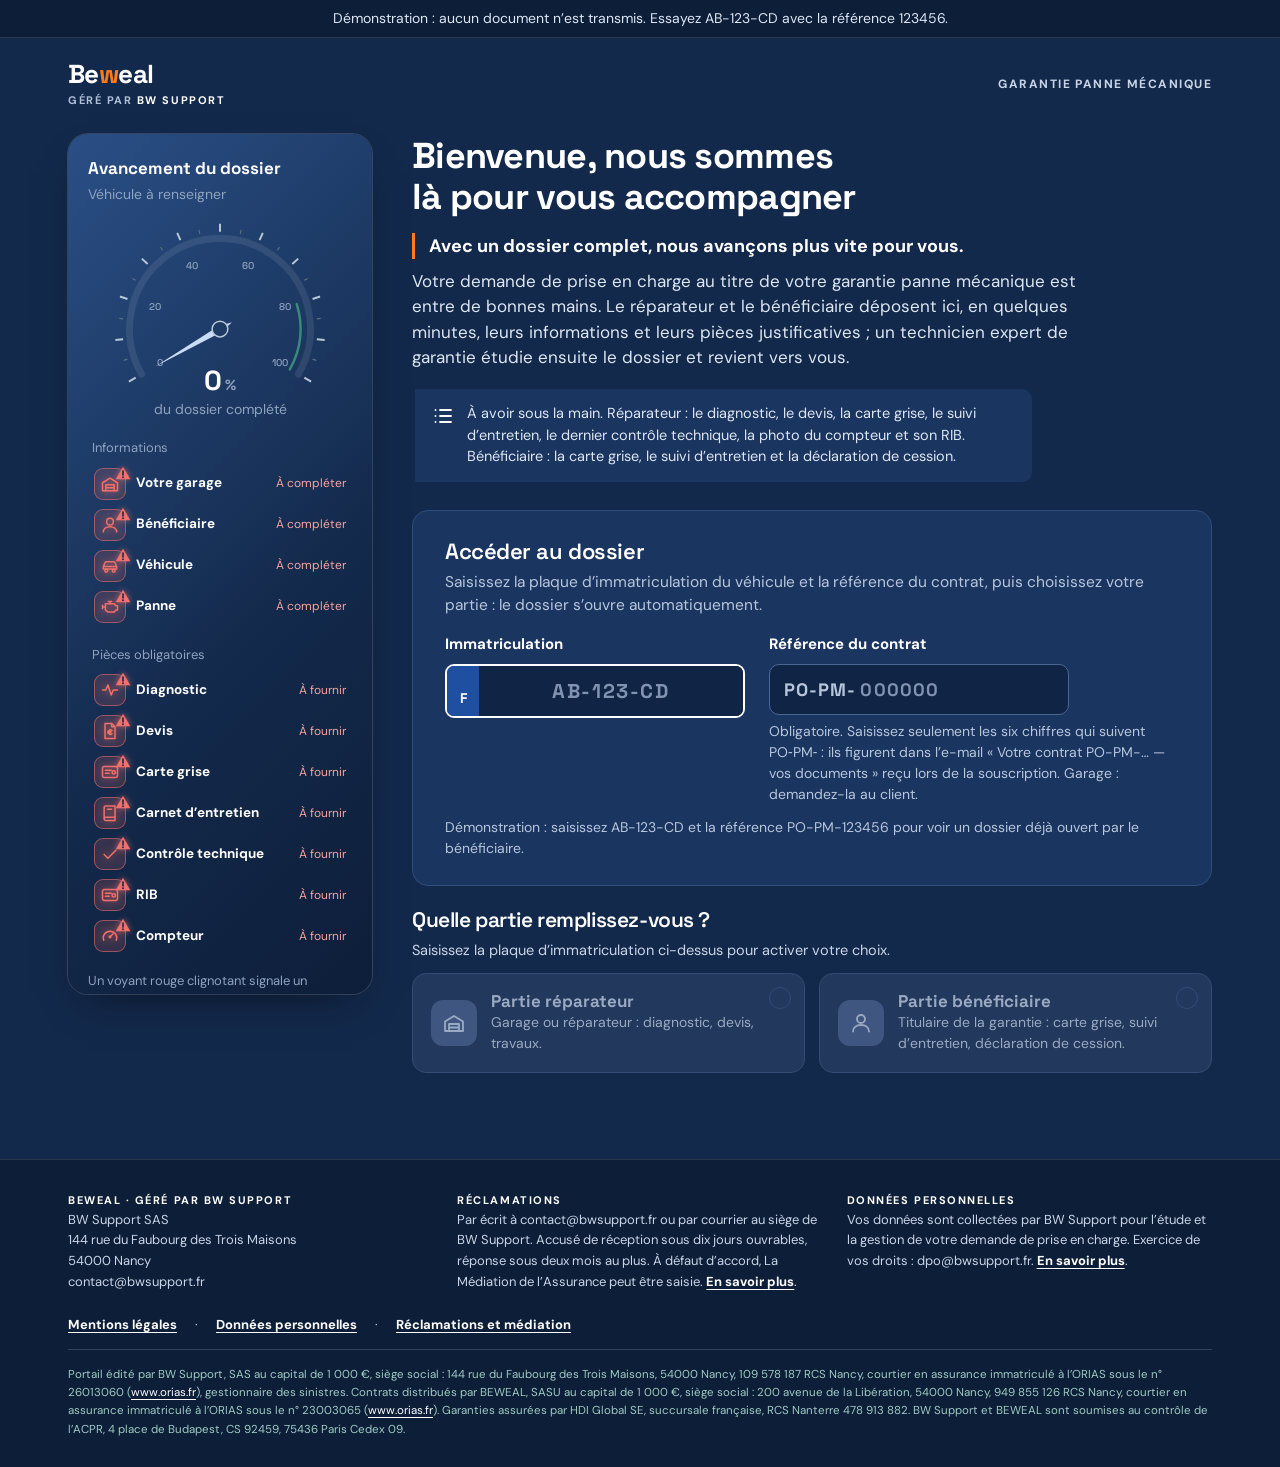
==== commit 48c8cb44: "Démonstration : parties réparateur et bénéficiaire" ====
--- a/demo/index.html
+++ b/demo/index.html
@@ -616,10 +616,10 @@
     <section class="intro" id="intro">
       <h1>Bienvenue, nous sommes là pour vous accompagner</h1>
       <p class="accroche">Avec un dossier complet, nous avançons plus vite pour vous.</p>
-      <p>Votre demande de prise en charge au titre de votre garantie panne mécanique est entre de bonnes mains. Le garage et le client déposent ici, en quelques minutes, leurs informations et leurs pièces justificatives ; un gestionnaire BW Support étudie ensuite le dossier et revient vers vous par e-mail.</p>
+      <p>Votre demande de prise en charge au titre de votre garantie panne mécanique est entre de bonnes mains. Le réparateur et le bénéficiaire déposent ici, en quelques minutes, leurs informations et leurs pièces justificatives ; un technicien expert de garantie étudie ensuite le dossier et revient vers vous.</p>
       <div class="keep">
         <svg class="ic"><use href="#i-list"/></svg>
-        <span>À avoir sous la main : le diagnostic, le devis, la carte grise, le suivi d’entretien et le dernier contrôle technique ; pour le client, la déclaration de cession ; pour le garage, son RIB.</span>
+        <span>À avoir sous la main. Réparateur : le diagnostic, le devis, la carte grise, le suivi d’entretien, le dernier contrôle technique, la photo du compteur et son RIB. Bénéficiaire : la carte grise, le suivi d’entretien et la déclaration de cession.</span>
       </div>
     </section>
 
@@ -640,7 +640,7 @@
         </div>
       </form>
       <!-- DEMO-DEBUT -->
-      <p class="acces-demo" id="accesDemo" hidden>Démonstration : saisissez AB-123-CD et la référence PO-PM-123456 pour voir un dossier déjà ouvert par le client.</p>
+      <p class="acces-demo" id="accesDemo" hidden>Démonstration : saisissez AB-123-CD et la référence PO-PM-123456 pour voir un dossier déjà ouvert par le bénéficiaire.</p>
       <!-- DEMO-FIN -->
       <div class="reprise" id="reprise" hidden>
         <span id="repriseTexte"></span>
@@ -678,7 +678,7 @@
             <input type="radio" name="qui" value="garage" disabled>
             <span class="who-body">
               <span class="who-icon"><svg class="ic"><use href="#i-garage"/></svg></span>
-              <span class="who-name">Partie professionnelle</span>
+              <span class="who-name">Partie réparateur</span>
               <span class="who-desc">Garage ou réparateur : diagnostic, devis, travaux.</span>
               <span class="who-check"><svg class="ic"><use href="#i-check"/></svg></span>
             </span>
@@ -687,8 +687,8 @@
             <input type="radio" name="qui" value="client" disabled>
             <span class="who-body">
               <span class="who-icon"><svg class="ic"><use href="#i-user"/></svg></span>
-              <span class="who-name">Partie client</span>
-              <span class="who-desc">Titulaire de la garantie : panne, carte grise, entretien, contrôle technique, cession.</span>
+              <span class="who-name">Partie bénéficiaire</span>
+              <span class="who-desc">Titulaire de la garantie : carte grise, suivi d’entretien, déclaration de cession.</span>
               <span class="who-check"><svg class="ic"><use href="#i-check"/></svg></span>
             </span>
           </label>
@@ -784,8 +784,8 @@
         </fieldset>
 
         <!-- Client -->
-        <fieldset class="step" id="step-client">
-          <legend class="step-legend"><span class="step-num">2</span><span data-garage="Le client" data-client="Vos coordonnées">Le client</span></legend>
+        <fieldset class="step" id="step-client" data-seulement="garage">
+          <legend class="step-legend"><span class="step-num">2</span><span data-garage="Le bénéficiaire" data-client="Vos coordonnées">Le bénéficiaire</span></legend>
           <p class="step-intro" data-garage="Le titulaire de la garantie, propriétaire du véhicule." data-client="Pour vous joindre au sujet de votre dossier.">Le titulaire de la garantie, propriétaire du véhicule.</p>
           <div class="grid">
             <div class="field" data-field="nom">
@@ -835,7 +835,7 @@
         </fieldset>
 
         <!-- Panne -->
-        <fieldset class="step" id="step-panne">
+        <fieldset class="step" id="step-panne" data-seulement="garage">
           <legend class="step-legend"><span class="step-num">4</span>La panne</legend>
           <p class="step-intro">Quand, comment et dans quelles conditions elle est apparue.</p>
           <div class="grid">
@@ -940,7 +940,7 @@
           <p class="step-intro">Une photo nette et lisible prise au téléphone suffit. Formats acceptés : PDF, JPG, PNG ou HEIC. Les photos sont allégées automatiquement ; un PDF ne doit pas dépasser 10 Mo.</p>
           <div class="docs-block">
             <h3 class="docs-title">Documents obligatoires</h3>
-            <p class="docs-sub">Envoyez ceux que vous avez. Les autres peuvent être ajoutés plus tard par le garage ou par le client, avec ce même lien, l’immatriculation et la référence du contrat.</p>
+            <p class="docs-sub"><span data-garage="Toutes ces pièces sont nécessaires pour envoyer : celles déjà reçues au dossier comptent." data-client="Envoyez ceux que vous avez. Les autres pourront être ajoutés plus tard avec ce même lien, l’immatriculation et la référence du contrat.">Toutes ces pièces sont nécessaires pour envoyer : celles déjà reçues au dossier comptent.</span></p>
             <div id="docsRequired"></div>
           </div>
           <div class="docs-block">
@@ -1199,20 +1199,20 @@
       req: { garage: ["garage_nom", "garage_ville", "siret", "naf", "garage_contact", "garage_tel", "garage_email", "date_depot", "travaux"],
              client: ["garage_nom", "garage_ville"] } },
     { key: "client", step: "step-client", icon: "i-user",
-      name: { garage: "Client", client: "Coordonnées" }, miss: { garage: "le client", client: "vos coordonnées" },
+      only: "garage", name: { garage: "Bénéficiaire", client: "Coordonnées" }, miss: { garage: "le bénéficiaire", client: "vos coordonnées" },
       req: { garage: ["nom", "prenom", "email"], client: ["nom", "prenom", "email", "telephone"] } },
     { key: "vehicule", step: "step-vehicule", icon: "i-car", name: "Véhicule", miss: "le véhicule",
       req: { garage: ["immat", "marque", "modele"], client: ["immat", "marque", "modele"] } },
-    { key: "panne", step: "step-panne", icon: "i-engine", name: "Panne", miss: "la panne",
+    { key: "panne", step: "step-panne", only: "garage", icon: "i-engine", name: "Panne", miss: "la panne",
       req: { garage: PANNE_REQ, client: PANNE_REQ } }
   ];
 
   const DOCS = [
-    { key: "diagnostic", req: true, bloquant: true, icon: "i-pulse", short: "Diagnostic", miss: "le diagnostic",
+    { key: "diagnostic", req: true, bloquant: true, only: "garage", icon: "i-pulse", short: "Diagnostic", miss: "le diagnostic",
       title: "Diagnostic du garage", desc: "Le compte rendu du garage qui identifie l’origine de la panne et la pièce en cause.",
       missing: "Ajoutez le diagnostic du garage.",
       exemple: ["Compte rendu daté, avec l’immatriculation ou le numéro de série (VIN)", "Codes défaut relevés à la valise et leur libellé", "Pièce en cause et origine de la panne", "Nom, tampon ou signature du garage"] },
-    { key: "devis", req: true, bloquant: true, icon: "i-quote", short: "Devis", miss: "le devis",
+    { key: "devis", req: true, bloquant: true, only: "garage", icon: "i-quote", short: "Devis", miss: "le devis",
       rappel: "Devis contrôlé à partir des données constructeur ; main-d’œuvre retenue selon le barème du constructeur.",
       title: "Devis de réparation", desc: "Le devis détaillé des réparations, pièces et main-d’œuvre, établi par le garage.",
       missing: "Ajoutez le devis de réparation.",
@@ -1225,7 +1225,7 @@
       title: "Suivi d’entretien", desc: "Le carnet d’entretien tamponné ou les factures des révisions réalisées.",
       missing: "Ajoutez le carnet ou les factures d’entretien.",
       exemple: ["Toutes les révisions depuis l’achat du véhicule", "Pour chaque révision : date et kilométrage lisibles", "Factures détaillées (vidange, filtres…) ou pages tamponnées du carnet", "Plusieurs photos ou un PDF regroupé, au choix"] },
-    { key: "controle_technique", reqRoles: ["garage", "client"], bloquant: true, icon: "i-check", short: "Contrôle technique", miss: "le dernier contrôle technique",
+    { key: "controle_technique", reqRoles: ["garage"], bloquant: true, only: "garage", icon: "i-check", short: "Contrôle technique", miss: "le dernier contrôle technique",
       title: "Dernier contrôle technique", desc: "Le procès-verbal du dernier contrôle technique réalisé sur le véhicule.",
       missing: "Ajoutez le procès-verbal du dernier contrôle technique.",
       exemple: ["Le procès-verbal complet, toutes les pages", "Date du contrôle et kilométrage lisibles", "Résultat : favorable, contre-visite ou défavorable", "Véhicule de moins de 4 ans, sans contrôle encore : joignez la carte grise à la place"] },
@@ -1236,13 +1236,13 @@
     { key: "rib", reqRoles: ["garage"], bloquant: true, only: "garage", icon: "i-card", short: "RIB", miss: "le RIB du garage",
       title: "RIB du garage", desc: "Une photo ou un PDF du relevé d’identité bancaire du garage, au nom de l’entreprise. Il n’est jamais réaffiché sur le portail. Il sert exclusivement au règlement des réparations prises en charge.",
       missing: "Ajoutez le RIB du garage (une photo suffit)." },
-    { key: "compteur", req: true, bloquant: true, icon: "i-gauge", short: "Compteur", miss: "la photo du compteur",
+    { key: "compteur", req: true, bloquant: true, only: "garage", icon: "i-gauge", short: "Compteur", miss: "la photo du compteur",
       title: "Photo du compteur", desc: "Le tableau de bord, contact mis, avec le kilométrage lisible.",
       missing: "Ajoutez une photo du compteur kilométrique.",
       exemple: ["Contact mis, tableau de bord allumé", "Kilométrage entièrement lisible, sans reflet", "Voyants allumés visibles s’il y en a", "Photo prise au téléphone : elle est allégée automatiquement"] },
-    { key: "jdd", icon: "i-pulse",
+    { key: "jdd", only: "garage", icon: "i-pulse",
       title: "Historique des défauts (JDD)", desc: "Si nécessaire : le journal des défauts relevé à la valise de diagnostic, avec les codes et leur date d’apparition." },
-    { key: "photos", req: false, icon: "i-camera",
+    { key: "photos", req: false, only: "garage", icon: "i-camera",
       title: "Photos de la panne", desc: "Voyants allumés, pièce endommagée, fuite, compartiment moteur." },
     { key: "autres", req: false, icon: "i-file",
       title: "Autres documents", desc: "Factures de réparations antérieures, rapport d’expertise, tout document utile." }
@@ -1262,8 +1262,8 @@
   //   false : aucune pièce ne bloque le dépôt (décision D1 : la référence ne bloque jamais un dépôt) – réglage retenu ;
   //   true  : chaque envoi doit contenir lui-même toutes les pièces obligatoires de la partie (complétude stricte).
   const BLOCAGE_SANS_CONSULTATION = false;
-  const piecesExigees = () => consultation || BLOCAGE_SANS_CONSULTATION;
-  const piecesBloquantesManquantes = () => piecesExigees() ? DOCS.filter(d => d.bloquant && visible(d) && !files[d.key].length && !recuesDossier.has(d.key)) : [];
+  const piecesExigees = () => partie() === "garage" || consultation || BLOCAGE_SANS_CONSULTATION;
+  const piecesBloquantesManquantes = () => piecesExigees() ? DOCS.filter(d => (partie() === "garage" ? d.req : d.bloquant) && visible(d) && !files[d.key].length && !recuesDossier.has(d.key)) : [];
 
   const MSG = {
     qui: "Indiquez qui remplit ce dossier.",
@@ -1485,7 +1485,7 @@
       if (!vis && files[d.key].length) files[d.key] = [];
       row.hidden = !vis;
       if (!vis) { row.classList.remove("invalid"); const e = $(`#err-${d.key}`); if (e) e.textContent = ""; }
-      (d.only === "garage" ? $("#docsGarage") : d.req ? $("#docsRequired") : $("#docsOptional")).appendChild(row);
+      (d.key === "rib" ? $("#docsGarage") : d.req ? $("#docsRequired") : $("#docsOptional")).appendChild(row);
       renderFiles(d.key);
     });
   }
@@ -1711,7 +1711,7 @@
           ? `Vous pouvez envoyer. Pièces non jointes à cet envoi : ${joinFr(manquePieces)} ; si elles ont déjà été transmises, BW Support les retrouvera au dossier.`
           : "Vous pouvez envoyer : BW Support vérifiera que le dossier est complet.")
       : manquePieces.length
-        ? `Vous pouvez envoyer. Encore manquantes au dossier : ${joinFr(manquePieces)}. Le garage ou le client peut les envoyer avec ce même lien.`
+        ? `Vous pouvez envoyer. Encore manquantes au dossier : ${joinFr(manquePieces)}. Le réparateur ou le bénéficiaire peut les envoyer avec ce même lien.`
         : "Le dossier est complet, vous pouvez l’envoyer.";
     status.classList.toggle("ready", !manqueInfos.length && !bloquantes.length);
   }
@@ -1880,12 +1880,12 @@
     effacerBrouillon();
     const retour = contact ? ` et reviendra vers vous à l’adresse ${contact}.` : ".";
     $("#successText").textContent = consultation
-      ? `Merci. Le dossier a bien été transmis à BW Support. Le gestionnaire en charge l’étudie${retour}` +
+      ? `Merci. Le dossier a bien été transmis à BW Support. Un technicien expert de garantie l’étudie${retour}` +
         (accuseEnvoye ? ` Un accusé de réception vient de vous être envoyé à cette adresse.` : "") +
         (manquantes.length
-          ? ` Pièces encore manquantes au dossier : ${joinFr(manquantes)}. Le garage ou le client peut les ajouter avec ce même lien, l’immatriculation et la référence du contrat.`
+          ? ` Pièces encore manquantes au dossier : ${joinFr(manquantes)}. Le réparateur ou le bénéficiaire peut les ajouter avec ce même lien, l’immatriculation et la référence du contrat.`
           : " Toutes les pièces obligatoires du dossier ont été reçues.")
-      : `Merci. Votre envoi a bien été transmis à BW Support. Le gestionnaire en charge l’étudie${retour}` +
+      : `Merci. Votre envoi a bien été transmis à BW Support. Un technicien expert de garantie l’étudie${retour}` +
         (accuseEnvoye ? ` Un accusé de réception vient de vous être envoyé à cette adresse.` : "");
     const nbFiles = DOCS.reduce((a, d) => a + files[d.key].length, 0);
     const rows = [
@@ -2192,7 +2192,7 @@
     const d = stock.lire(CLE_DERNIER);
     if (!d || d.v3 !== true || !d.plaque || Date.now() - d.t > DUREE_BROUILLON) return;
     if (!stock.lire(`${CLE_BROUILLON}${d.plaque}:${d.role}`)) return;
-    $("#repriseTexte").textContent = `Un brouillon est enregistré sur cet appareil pour le véhicule ${d.plaque} (${d.role === "garage" ? "partie professionnelle" : "partie client"}).`;
+    $("#repriseTexte").textContent = `Un brouillon est enregistré sur cet appareil pour le véhicule ${d.plaque} (${d.role === "garage" ? "partie réparateur" : "partie bénéficiaire"}).`;
     $("#reprise").hidden = false;
     $("#repriseBtn").onclick = () => {
       const r = form.querySelector(`input[name="qui"][value="${d.role}"]`);
